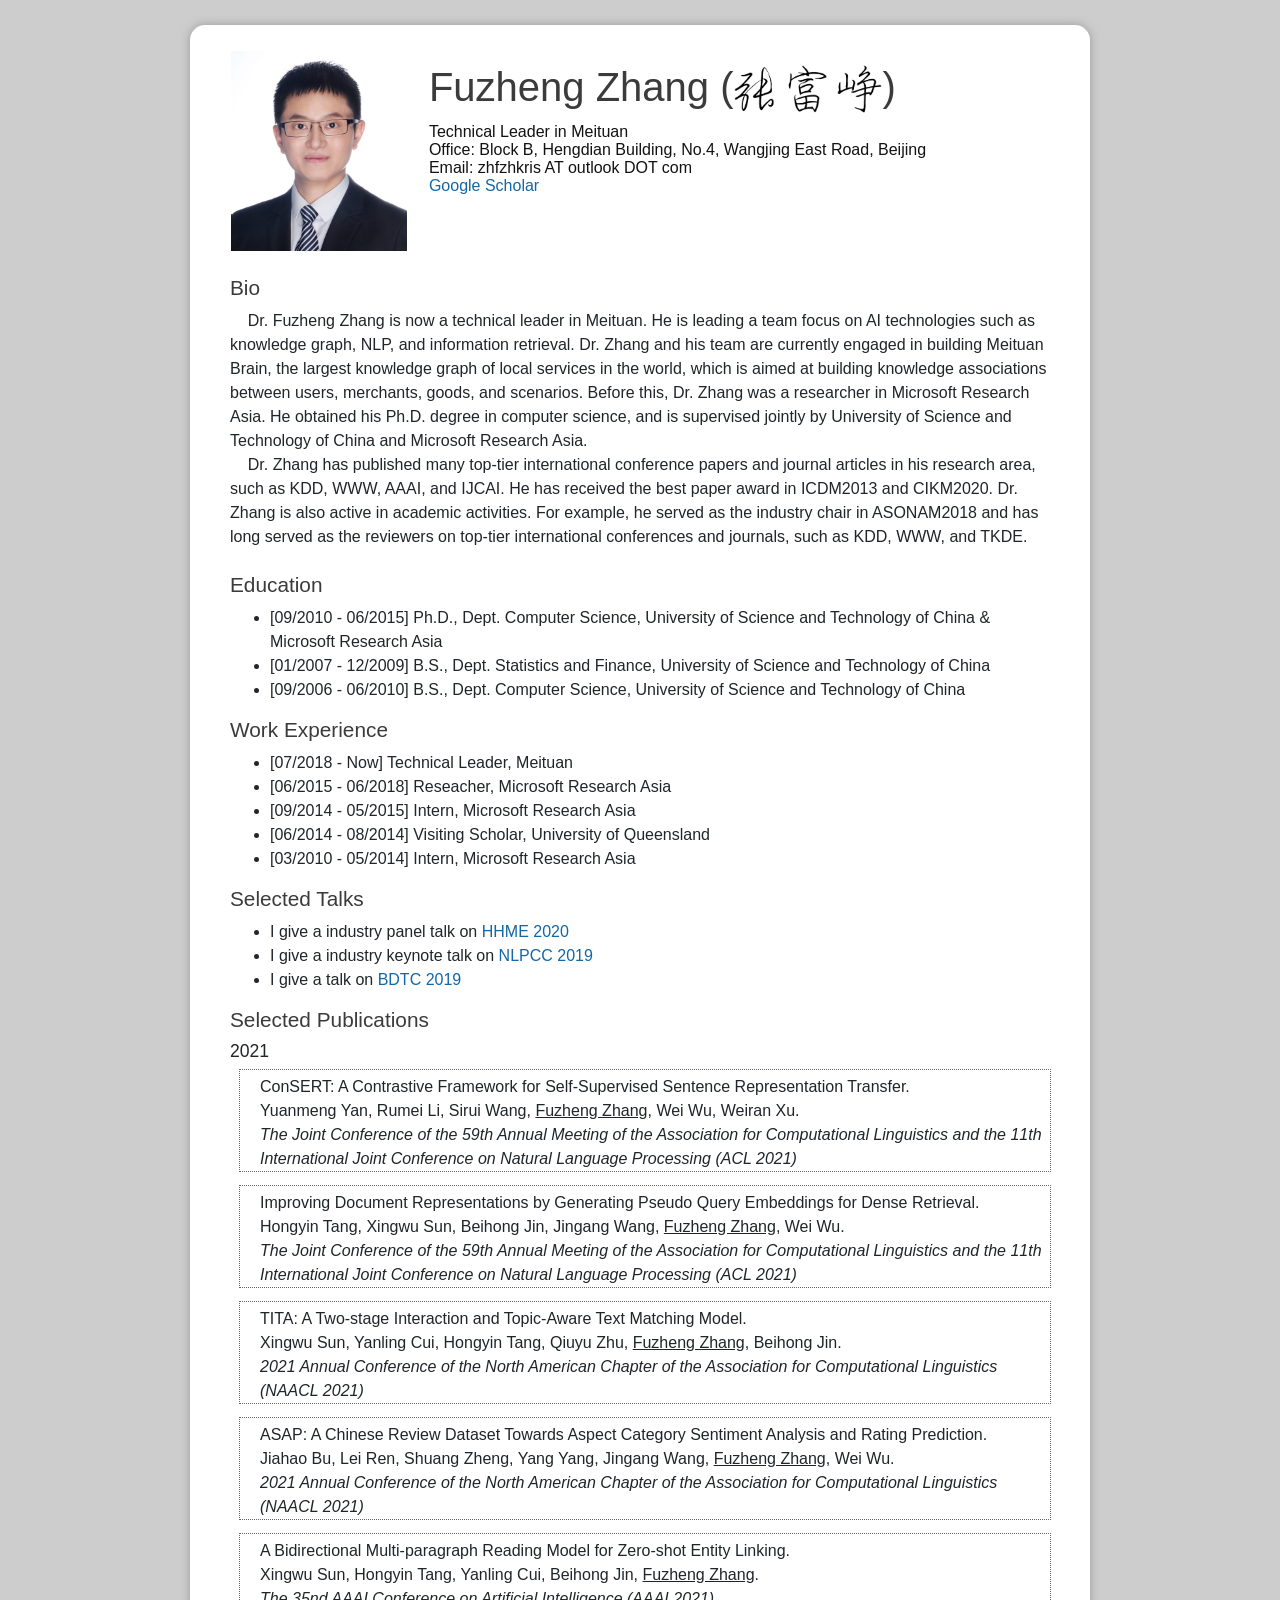
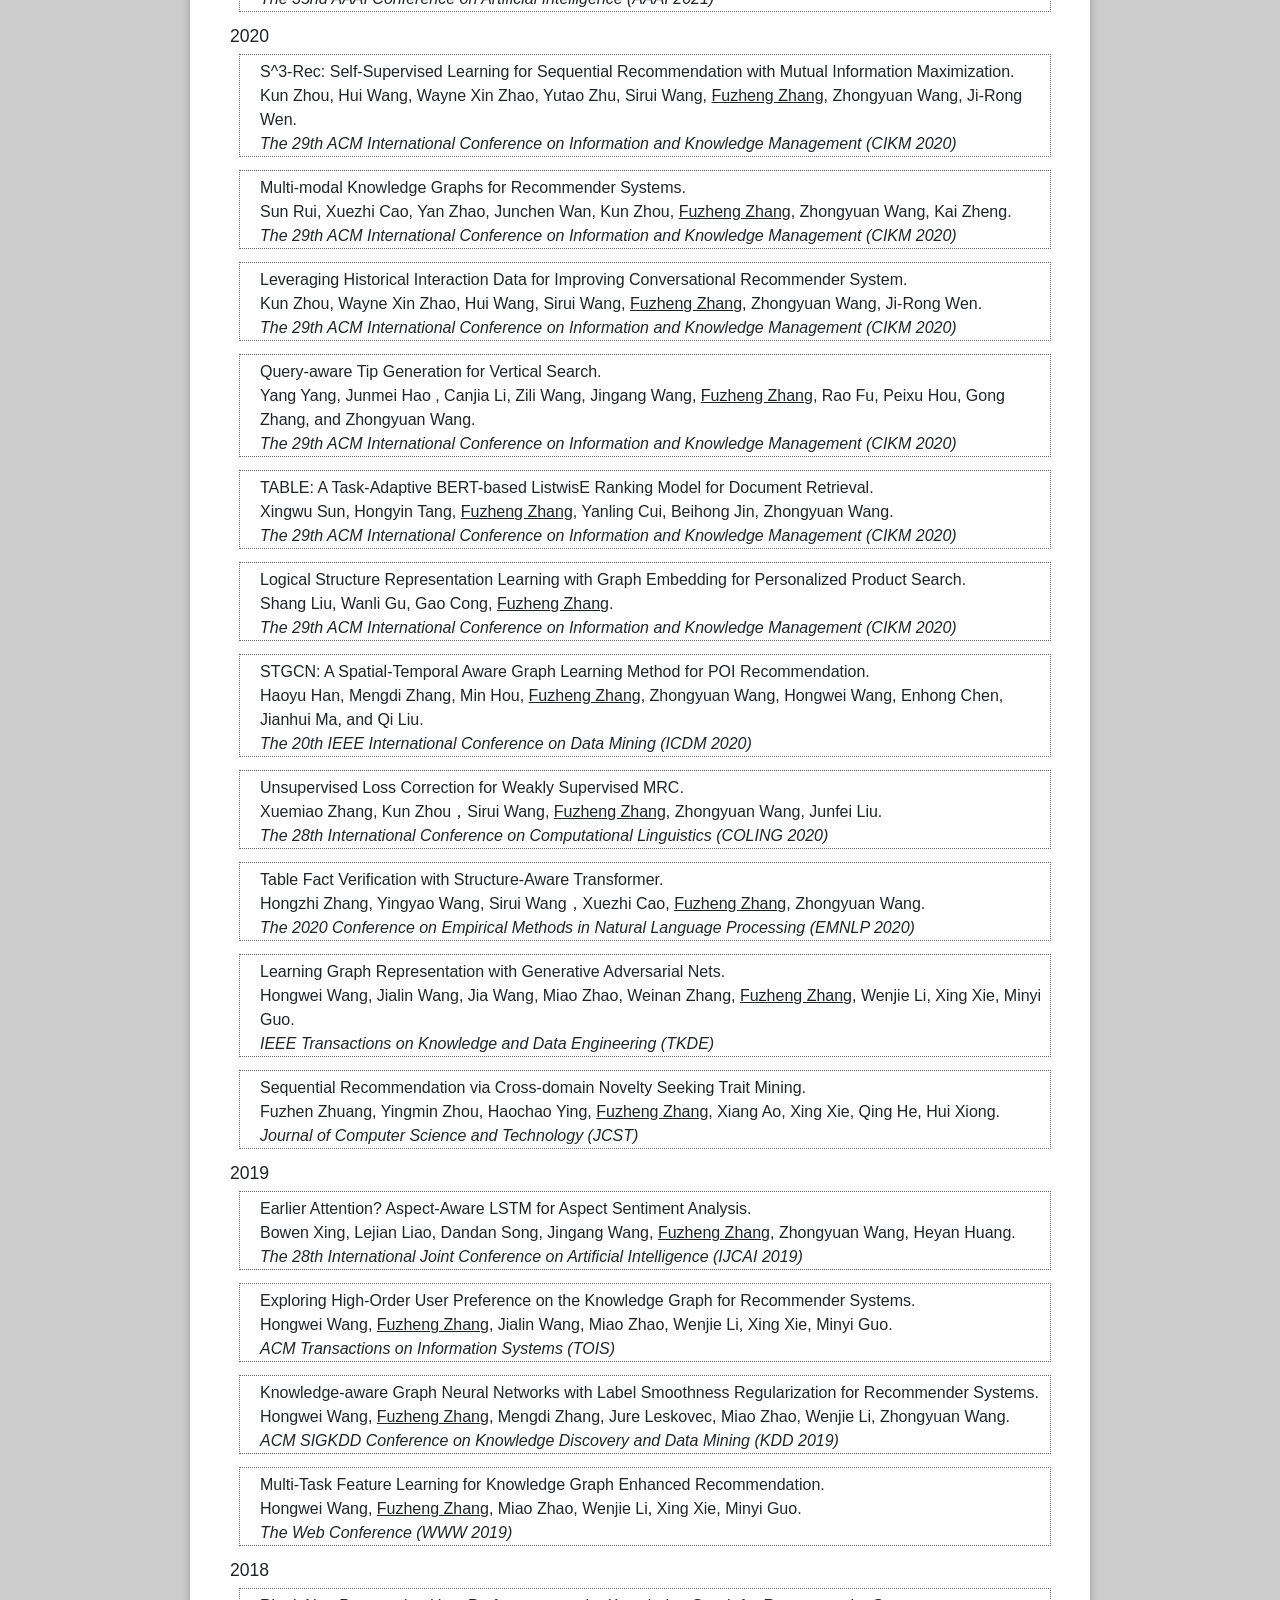
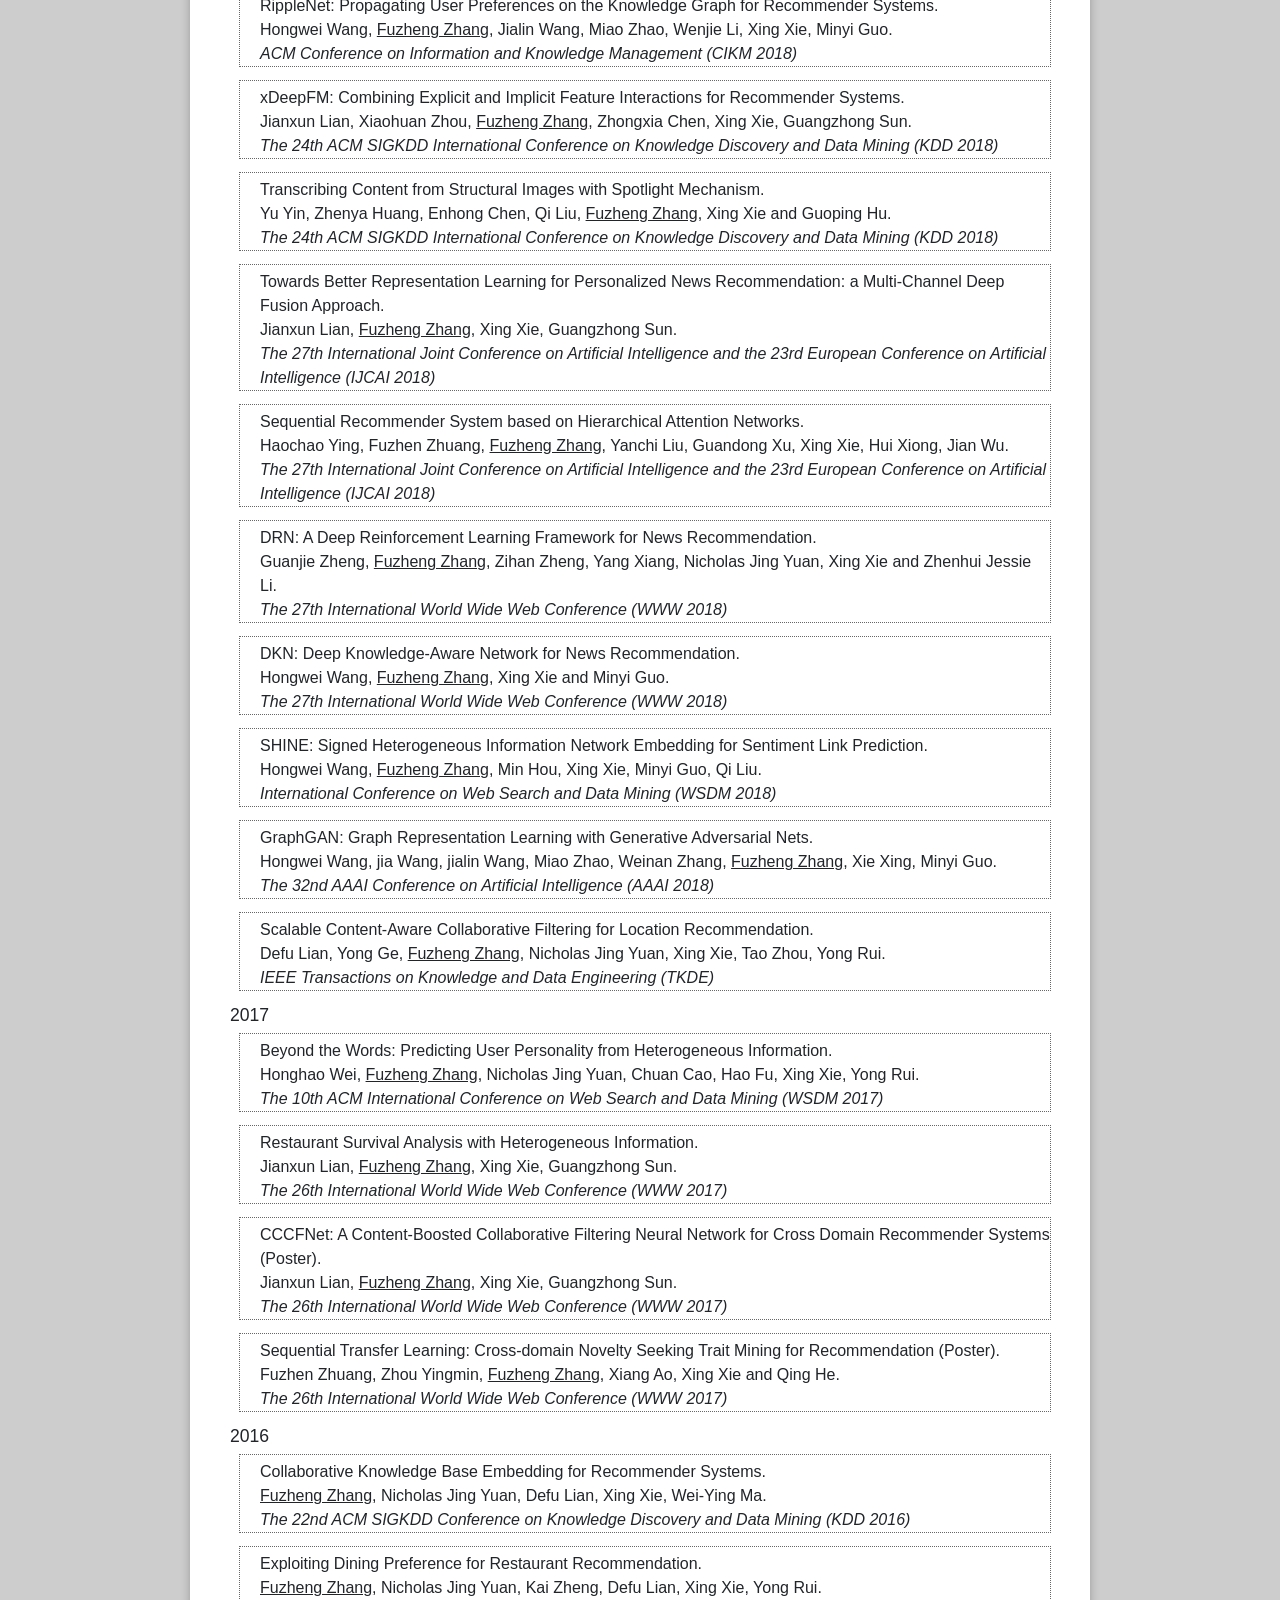
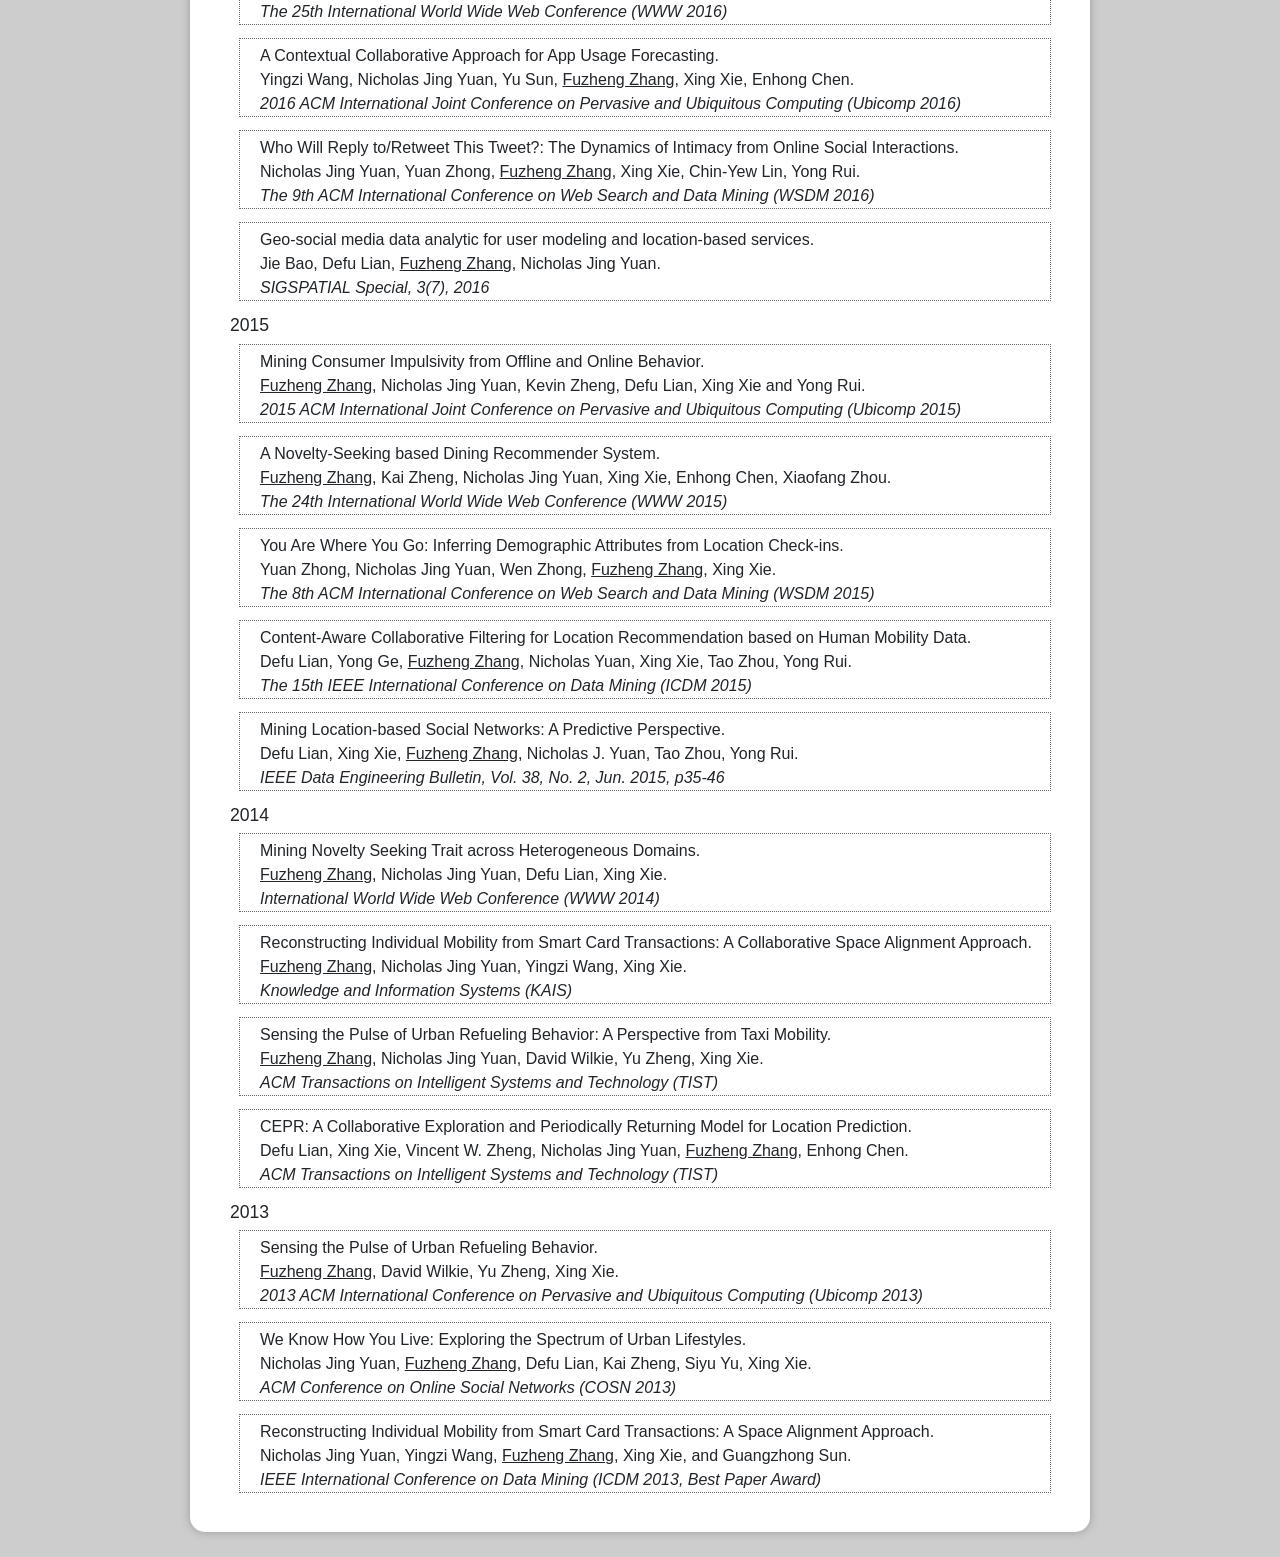
==== index.html @ 1cf47a56 "s" ====
﻿<html>
<head>
<title>Fuzheng Zhang</title>

<!-- Global site tag (gtag.js) - Google Analytics -->
<script async src="https://www.googletagmanager.com/gtag/js?id=UA-109737589-1"></script>
<script>
  window.dataLayer = window.dataLayer || [];
  function gtag(){dataLayer.push(arguments);}
  gtag('js', new Date());
  gtag('config', 'UA-109737589-1');
</script>


<link href="https://stackpath.bootstrapcdn.com/bootstrap/4.1.3/css/bootstrap.min.css" rel="stylesheet" integrity="sha384-MCw98/SFnGE8fJT3GXwEOngsV7Zt27NXFoaoApmYm81iuXoPkFOJwJ8ERdknLPMO" crossorigin="anonymous">

<style type="text/css">
 @import url("http://fonts.googleapis.com/css?family=Source+Sans+Pro:300,300italic,600,600italic");


body
{
    font-family:"Roboto",Helvetica,Arial,sans-serif;font-size:16px;line-height:1.5;font-weight:300;
        background-color : #CDCDCD;
}
    .content
    {
            width : 900px;
            padding : 25px 30px;
            margin : 25px auto;
            background-color : #fff;
            box-shadow: 0px 0px 10px #999;
            border-radius: 15px; 
    }   
    table
    {
        padding: 5px;
    }
    
    table.pub_table,td.pub_td1,td.pub_td2
    {
        padding: 8px;
        width: 850px;
        border-collapse: separate;
        border-spacing: 15px;
        margin-top: -5px;
    }

    td.pub_td1
    {
        width:50px;
    }
    td.pub_td1 img
    {
        height:120px;
        width: 160px;
    }
    
    div#container
    {
        margin-left: auto;
        margin-right: auto;
        width: 820px;
        text-align: left;
        position: relative;
        background-color: #FFF;
    }
    div#DocInfo
    {
        color: #131212;
        height: 158px;
    }
    h4,h3,h2,h1
    {
        color: #3B3B3B;
    }
    h2
    {
        font-size:130%;
    }
    h5
    {
        font-size:110%;
    }
    p
    {
        color: #5B5B5B;
        margin-bottom: 50px;
    }
    p.caption
    {
        color: #9B9B9B;
        text-align: left;
        width: 600px;
    }
    p.caption2
    {
        color: #9B9B9B;
        text-align: left;
        width: 800px;
    }
    #header_img
    {
        position: absolute;
        top: 0px; right: 0px;
    }
    a:link,a:visited
    {
        color: #1367a7;
        text-decoration: none;
    }

    #stanford_logo {
        position: absolute;
        left: 646px;
        top: 14px;
        width: 200px;
        height: 20px;
    }
   
    table.pub_table tr {
        outline: thin dotted #666666;
    }
    .papericon {
        border-radius: 8px; 
        -moz-box-shadow: 3px 3px 6px #888;
        -webkit-box-shadow: 3px 3px 6px #888;
        box-shadow: 3px 3px 6px #888;
    height:120px;
        width: 160px;
    margin-top:5px;
    margin-left:5px;
    margin-bottom:5px;
    }
    .media {
    outline: thin dotted #666666;
    margin-bottom: 15px;    
    margin-left:10px;
    }
    .media-body {
    margin-top:5px;
    padding-left:20px;
    }

</style>
</head>

<body>
<div class="content">
    <div id="container">

    <table>
    <tbody><tr>
    <td><img id="myPicture" src="images/123.jpeg" style="float:left; padding-right:20px" height="200px"></td>
    <td>
    <div id="DocInfo">
        <h1>Fuzheng Zhang (<img src="images/name.png" height="50px">)</h1>
        Technical Leader in Meituan<br>
 <!--        Leading knowledge graph team in NLP Center<br> -->
        Office: Block B, Hengdian Building, No.4, Wangjing East Road, Beijing<br>
        Email: zhfzhkris AT outlook DOT com<br>
        <a href="https://scholar.google.com/citations?user=8R0hla4AAAAJ&hl=en&oi=ao">Google Scholar</a><br>
    </div><br>
    <!--
    <div id="stanford_logo">
        <a href="http://www.stanford.edu"><img src="images/stanford.png" height="170px" /></a>
    </div>
    -->
    </td>
    </tr>
    </tbody></table>
    <br>


    <h2>Bio</h2>
    <div>
        
    &nbsp &nbsp Dr. Fuzheng Zhang is now a technical leader in Meituan. He is leading a team focus on AI technologies such as knowledge graph, NLP, and information retrieval. Dr. Zhang and his team are currently engaged in building Meituan Brain, the largest knowledge graph of local services in the world, which is aimed at building knowledge associations between users, merchants, goods, and scenarios. Before this, Dr. Zhang was a researcher in Microsoft Research Asia. He obtained his Ph.D. degree in computer science, and is supervised jointly by University of Science and Technology of China and Microsoft Research Asia. <br>
    
    &nbsp &nbsp Dr. Zhang has published many top-tier international conference papers and journal articles in his research area, such as KDD, WWW, AAAI, and IJCAI. He has received the best paper award in ICDM2013 and CIKM2020. Dr. Zhang is also active in academic activities. For example, he served as the industry chair in ASONAM2018 and has long served as the reviewers on top-tier international conferences and journals, such as KDD, WWW, and TKDE.
    </div>
    <br>

    <h2>Education</h2>
    <ul>
        <li>[09/2010 - 06/2015] Ph.D., Dept. Computer Science, University of Science and Technology of China & Microsoft Research Asia</li>
        <li>[01/2007 - 12/2009] B.S., Dept. Statistics and Finance, University of Science and Technology of China</li>
        <li>[09/2006 - 06/2010] B.S., Dept. Computer Science, University of Science and Technology of China</li>
    </ul>

    <h2>Work Experience</h2>
    <ul>
        <li>[07/2018 - Now] Technical Leader, Meituan</li>
        <li>[06/2015 - 06/2018] Reseacher, Microsoft Research Asia</li>
        <li>[09/2014 - 05/2015] Intern, Microsoft Research Asia</li>
        <li>[06/2014 - 08/2014] Visiting Scholar, University of Queensland</li>
        <li>[03/2010 - 05/2014] Intern, Microsoft Research Asia</li>
    </ul>


    <!-- <h2 style="color: red">Selected Talks</h2> -->
    <h2>Selected Talks</h2>
    <ul>
        <li>I give a industry panel talk on <a href="http://hhme.ccf.org.cn/ZTLT_PCC_2020_Enterprise.html">HHME 2020</a></li>
        <li>I give a industry keynote talk on <a href="http://tcci.ccf.org.cn/conference/2019/pro_sim.php#date30/">NLPCC 2019</a></li>
        <li>I give a talk on <a href="https://bss.csdn.net/m/zone/bdtc2019/schedule/3/">BDTC 2019</a></li>
    </ul>


    <h2>Selected Publications</h2>
    <!--(Looking for full publication list? See my <a href="files/HongweiWang_CV.pdf">CV</a> or <a href="https://scholar.google.com/citations?user=3C__4wsAAAAJ&hl=en">Google Scholar</a>.)-->


	<h5>2021</h5>

    <div class="publication media">
        <div class="media-body">
            <b>ConSERT: A Contrastive Framework for Self-Supervised Sentence Representation Transfer.</b><br>
            Yuanmeng Yan, Rumei Li, Sirui Wang, <u>Fuzheng Zhang</u>, Wei Wu, Weiran Xu.<br>
            <i>The Joint Conference of the 59th Annual Meeting of the Association for Computational Linguistics and the 11th International Joint Conference on Natural Language Processing (ACL 2021)</i><br>
        </div>
    </div>


    <div class="publication media">
        <div class="media-body">
            <b>Improving Document Representations by Generating Pseudo Query Embeddings for Dense Retrieval.</b><br>
            Hongyin Tang, Xingwu Sun, Beihong Jin, Jingang Wang, <u>Fuzheng Zhang</u>, Wei Wu.<br>
            <i>The Joint Conference of the 59th Annual Meeting of the Association for Computational Linguistics and the 11th International Joint Conference on Natural Language Processing (ACL 2021)</i><br>
        </div>
    </div>


    <div class="publication media">
        <div class="media-body">
            <b>TITA: A Two-stage Interaction and Topic-Aware Text Matching Model.</b><br>
            Xingwu Sun, Yanling Cui, Hongyin Tang, Qiuyu Zhu, <u>Fuzheng Zhang</u>, Beihong Jin.<br>
            <i>2021 Annual Conference of the North American Chapter of the Association for Computational Linguistics (NAACL 2021)</i><br>
        </div>
    </div>

    <div class="publication media">
        <div class="media-body">
            <b>ASAP: A Chinese Review Dataset Towards Aspect Category Sentiment Analysis and Rating Prediction.</b><br>
            Jiahao Bu, Lei Ren, Shuang Zheng, Yang Yang, Jingang Wang, <u>Fuzheng Zhang</u>, Wei Wu.<br>
            <i>2021 Annual Conference of the North American Chapter of the Association for Computational Linguistics (NAACL 2021)</i><br>
        </div>
    </div>


    <div class="publication media">
        <div class="media-body">
            <b>A Bidirectional Multi-paragraph Reading Model for Zero-shot Entity Linking.</b><br>
            Xingwu Sun, Hongyin Tang, Yanling Cui, Beihong Jin, <u>Fuzheng Zhang</u>.<br>
            <i>The 35nd AAAI Conference on Artificial Intelligence (AAAI 2021)</i><br>
        </div>
    </div>


    <h5>2020</h5>

    <div class="publication media">
        <div class="media-body">
            <b>S^3-Rec: Self-Supervised Learning for Sequential Recommendation with Mutual Information Maximization.</b><br>
            Kun Zhou, Hui Wang, Wayne Xin Zhao, Yutao Zhu, Sirui Wang, <u>Fuzheng Zhang</u>, Zhongyuan Wang, Ji-Rong Wen.<br>
            <i>The 29th ACM International Conference on Information and Knowledge Management (CIKM 2020)</i><br>
        </div>
    </div>

    <div class="publication media">
        <div class="media-body">
            <b>Multi-modal Knowledge Graphs for Recommender Systems.</b><br>
            Sun Rui, Xuezhi Cao, Yan Zhao, Junchen Wan, Kun Zhou, <u>Fuzheng Zhang</u>, Zhongyuan Wang, Kai Zheng.<br>
            <i>The 29th ACM International Conference on Information and Knowledge Management (CIKM 2020)</i><br>
        </div>
    </div>

    <div class="publication media">
        <div class="media-body">
            <b>Leveraging Historical Interaction Data for Improving Conversational Recommender System.</b><br>
            Kun Zhou, Wayne Xin Zhao, Hui Wang, Sirui Wang, <u>Fuzheng Zhang</u>, Zhongyuan Wang, Ji-Rong Wen.<br>
            <i>The 29th ACM International Conference on Information and Knowledge Management (CIKM 2020)</i><br>
        </div>
    </div>

    <div class="publication media">
        <div class="media-body">
            <b>Query-aware Tip Generation for Vertical Search.</b><br>
            Yang Yang, Junmei Hao , Canjia Li, Zili Wang, Jingang Wang, <u>Fuzheng Zhang</u>, Rao Fu, Peixu Hou, Gong Zhang, and Zhongyuan Wang.<br>
            <i>The 29th ACM International Conference on Information and Knowledge Management (CIKM 2020)</i><br>
        </div>
    </div>

    <div class="publication media">
        <div class="media-body">
            <b>TABLE: A Task-Adaptive BERT-based ListwisE Ranking Model for Document Retrieval.</b><br>
            Xingwu Sun, Hongyin Tang, <u>Fuzheng Zhang</u>, Yanling Cui, Beihong Jin, Zhongyuan Wang.<br>
            <i>The 29th ACM International Conference on Information and Knowledge Management (CIKM 2020)</i><br>
        </div>
    </div>

    <div class="publication media">
        <div class="media-body">
            <b>Logical Structure Representation Learning with Graph Embedding for Personalized Product Search.</b><br>
            Shang Liu, Wanli Gu, Gao Cong, <u>Fuzheng Zhang</u>.<br>
            <i>The 29th ACM International Conference on Information and Knowledge Management (CIKM 2020)</i><br>
        </div>
    </div>

    <div class="publication media">
        <div class="media-body">
            <b>STGCN: A Spatial-Temporal Aware Graph Learning Method for POI Recommendation.</b><br>
            Haoyu Han, Mengdi Zhang, Min Hou, <u>Fuzheng Zhang</u>, Zhongyuan Wang, Hongwei Wang, Enhong Chen, Jianhui Ma, and Qi Liu.<br>
            <i>The 20th IEEE International Conference on Data Mining (ICDM 2020)</i><br>
        </div>
    </div>

    <div class="publication media">
        <div class="media-body">
            <b>Unsupervised Loss Correction for Weakly Supervised MRC.</b><br>
            Xuemiao Zhang, Kun Zhou，Sirui Wang, <u>Fuzheng Zhang</u>, Zhongyuan Wang, Junfei Liu.<br>
            <i>The 28th International Conference on Computational Linguistics (COLING 2020)</i><br>
        </div>
    </div>

    <div class="publication media">
        <div class="media-body">
            <b>Table Fact Verification with Structure-Aware Transformer.</b><br>
            Hongzhi Zhang, Yingyao Wang, Sirui Wang，Xuezhi Cao, <u>Fuzheng Zhang</u>, Zhongyuan Wang.<br>
            <i>The 2020 Conference on Empirical Methods in Natural Language Processing (EMNLP 2020)</i><br>
        </div>
    </div>

    <div class="publication media">
        <div class="media-body">
            <b>Learning Graph Representation with Generative Adversarial Nets.</b><br>
            Hongwei Wang, Jialin Wang, Jia Wang, Miao Zhao, Weinan Zhang, <u>Fuzheng Zhang</u>, Wenjie Li, Xing Xie, Minyi Guo.<br>
            <i>IEEE Transactions on Knowledge and Data Engineering (TKDE)</i><br>
        </div>
    </div>

    <div class="publication media">
        <div class="media-body">
            <b>Sequential Recommendation via Cross-domain Novelty Seeking Trait Mining.</b><br>
            Fuzhen Zhuang, Yingmin Zhou, Haochao Ying, <u>Fuzheng Zhang</u>, Xiang Ao, Xing Xie, Qing He, Hui Xiong.<br>
            <i>Journal of Computer Science and Technology (JCST)</i><br>
        </div>
    </div>


    <h5>2019</h5>

    <div class="publication media">
        <div class="media-body">
            <b>Earlier Attention? Aspect-Aware LSTM for Aspect Sentiment Analysis.</b><br>
            Bowen Xing, Lejian Liao, Dandan Song, Jingang Wang, <u>Fuzheng Zhang</u>, Zhongyuan Wang, Heyan Huang.<br>
            <i>The 28th International Joint Conference on Artificial Intelligence (IJCAI 2019)</i><br>
        </div>
    </div>

    <div class="publication media">
        <div class="media-body">
            <b>Exploring High-Order User Preference on the Knowledge Graph for Recommender Systems.</b><br>
            Hongwei Wang, <u>Fuzheng Zhang</u>, Jialin Wang, Miao Zhao, Wenjie Li, Xing Xie, Minyi Guo.<br>
            <i>ACM Transactions on Information Systems (TOIS)</i><br>
        </div>
    </div>

    <div class="publication media">
        <div class="media-body">
            <b>Knowledge-aware Graph Neural Networks with Label Smoothness Regularization for Recommender Systems.</b><br>
            Hongwei Wang, <u>Fuzheng Zhang</u>, Mengdi Zhang, Jure Leskovec, Miao Zhao, Wenjie Li, Zhongyuan Wang.<br>
            <i>ACM SIGKDD Conference on Knowledge Discovery and Data Mining (KDD 2019)</i><br>
        </div>
    </div>

    <div class="publication media">
        <div class="media-body">
            <b>Multi-Task Feature Learning for Knowledge Graph Enhanced Recommendation.</b><br>
            Hongwei Wang, <u>Fuzheng Zhang</u>, Miao Zhao, Wenjie Li, Xing Xie, Minyi Guo.<br>
            <i>The Web Conference (WWW 2019)</i><br>
        </div>
    </div>


    <h5>2018</h5>

    <div class="publication media">
        <div class="media-body">
            <b>RippleNet: Propagating User Preferences on the Knowledge Graph for Recommender Systems.</b><br>
            Hongwei Wang, <u>Fuzheng Zhang</u>, Jialin Wang, Miao Zhao, Wenjie Li, Xing Xie, Minyi Guo.<br>
            <i>ACM Conference on Information and Knowledge Management (CIKM 2018)</i><br>
        </div>
    </div>

    <div class="publication media">
        <div class="media-body">
            <b>xDeepFM: Combining Explicit and Implicit Feature Interactions for Recommender Systems.</b><br>
            Jianxun Lian, Xiaohuan Zhou, <u>Fuzheng Zhang</u>, Zhongxia Chen, Xing Xie, Guangzhong Sun.<br>
            <i>The 24th ACM SIGKDD International Conference on Knowledge Discovery and Data Mining (KDD 2018)</i><br>
        </div>
    </div>

    <div class="publication media">
        <div class="media-body">
            <b>Transcribing Content from Structural Images with Spotlight Mechanism.</b><br>
            Yu Yin, Zhenya Huang, Enhong Chen, Qi Liu, <u>Fuzheng Zhang</u>, Xing Xie and Guoping Hu.<br>
            <i>The 24th ACM SIGKDD International Conference on Knowledge Discovery and Data Mining (KDD 2018)</i><br>
        </div>
    </div>

    <div class="publication media">
        <div class="media-body">
            <b>Towards Better Representation Learning for Personalized News Recommendation: a Multi-Channel Deep Fusion Approach.</b><br>
            Jianxun Lian, <u>Fuzheng Zhang</u>, Xing Xie, Guangzhong Sun.<br>
            <i>The 27th International Joint Conference on Artificial Intelligence and the 23rd European Conference on Artificial Intelligence (IJCAI 2018)</i><br>
        </div>
    </div>

    <div class="publication media">
        <div class="media-body">
            <b>Sequential Recommender System based on Hierarchical Attention Networks.</b><br>
            Haochao Ying, Fuzhen Zhuang, <u>Fuzheng Zhang</u>, Yanchi Liu, Guandong Xu, Xing Xie, Hui Xiong, Jian Wu.<br>
            <i>The 27th International Joint Conference on Artificial Intelligence and the 23rd European Conference on Artificial Intelligence (IJCAI 2018)</i><br>
        </div>
    </div>

    <div class="publication media">
        <div class="media-body">
            <b>DRN: A Deep Reinforcement Learning Framework for News Recommendation.</b><br>
            Guanjie Zheng, <u>Fuzheng Zhang</u>, Zihan Zheng, Yang Xiang, Nicholas Jing Yuan, Xing Xie and Zhenhui Jessie Li.<br>
            <i>The 27th International World Wide Web Conference (WWW 2018)</i><br>
        </div>
    </div>

    <div class="publication media">
        <div class="media-body">
            <b>DKN: Deep Knowledge-Aware Network for News Recommendation.</b><br>
            Hongwei Wang, <u>Fuzheng Zhang</u>, Xing Xie and Minyi Guo.<br>
            <i>The 27th International World Wide Web Conference (WWW 2018)</i><br>
        </div>
    </div>

    <div class="publication media">
        <div class="media-body">
            <b>SHINE: Signed Heterogeneous Information Network Embedding for Sentiment Link Prediction.</b><br>
            Hongwei Wang, <u>Fuzheng Zhang</u>, Min Hou, Xing Xie, Minyi Guo, Qi Liu.<br>
            <i>International Conference on Web Search and Data Mining (WSDM 2018)</i><br>
        </div>
    </div>

    <div class="publication media">
        <div class="media-body">
            <b>GraphGAN: Graph Representation Learning with Generative Adversarial Nets.</b><br>
            Hongwei Wang, jia Wang, jialin Wang, Miao Zhao, Weinan Zhang, <u>Fuzheng Zhang</u>, Xie Xing, Minyi Guo.<br>
            <i>The 32nd AAAI Conference on Artificial Intelligence (AAAI 2018)</i><br>
        </div>
    </div>

    <div class="publication media">
        <div class="media-body">
            <b>Scalable Content-Aware Collaborative Filtering for Location Recommendation.</b><br>
            Defu Lian, Yong Ge, <u>Fuzheng Zhang</u>, Nicholas Jing Yuan, Xing Xie, Tao Zhou, Yong Rui.<br>
            <i>IEEE Transactions on Knowledge and Data Engineering (TKDE)</i><br>
        </div>
    </div>    
    
  <h5>2017</h5>

    <div class="publication media">
        <div class="media-body">
            <b>Beyond the Words: Predicting User Personality from Heterogeneous Information.</b><br>
            Honghao Wei, <u>Fuzheng Zhang</u>, Nicholas Jing Yuan, Chuan Cao, Hao Fu, Xing Xie, Yong Rui.<br>
            <i>The 10th ACM International Conference on Web Search and Data Mining (WSDM 2017)</i><br>
        </div>
    </div> 

    <div class="publication media">
        <div class="media-body">
            <b>Restaurant Survival Analysis with Heterogeneous Information.</b><br>
            Jianxun Lian, <u>Fuzheng Zhang</u>, Xing Xie, Guangzhong Sun.<br>
            <i>The 26th International World Wide Web Conference (WWW 2017)</i><br>
        </div>
    </div>   

    <div class="publication media">
        <div class="media-body">
            <b>CCCFNet: A Content-Boosted Collaborative Filtering Neural Network for Cross Domain Recommender Systems (Poster).</b><br>
            Jianxun Lian, <u>Fuzheng Zhang</u>, Xing Xie, Guangzhong Sun.<br>
            <i>The 26th International World Wide Web Conference (WWW 2017)</i><br>
        </div>
    </div>  


    <div class="publication media">
        <div class="media-body">
            <b>Sequential Transfer Learning: Cross-domain Novelty Seeking Trait Mining for Recommendation (Poster).</b><br>
            Fuzhen Zhuang, Zhou Yingmin, <u>Fuzheng Zhang</u>, Xiang Ao, Xing Xie and Qing He.<br>
            <i>The 26th International World Wide Web Conference (WWW 2017)</i><br>
        </div>
    </div> 
  
  <h5>2016</h5>
    <div class="publication media">
        <div class="media-body">
            <b>Collaborative Knowledge Base Embedding for Recommender Systems.</b><br>
            <u>Fuzheng Zhang</u>, Nicholas Jing Yuan, Defu Lian, Xing Xie, Wei-Ying Ma.<br>
            <i>The 22nd ACM SIGKDD Conference on Knowledge Discovery and Data Mining (KDD 2016)</i><br>
        </div>
    </div> 

    <div class="publication media">
        <div class="media-body">
            <b>Exploiting Dining Preference for Restaurant Recommendation.</b><br>
            <u>Fuzheng Zhang</u>, Nicholas Jing Yuan, Kai Zheng, Defu Lian, Xing Xie, Yong Rui.<br>
            <i>The 25th International World Wide Web Conference (WWW 2016)</i><br>
        </div>
    </div> 

    <div class="publication media">
        <div class="media-body">
            <b>A Contextual Collaborative Approach for App Usage Forecasting.</b><br>
            Yingzi Wang, Nicholas Jing Yuan, Yu Sun, <u>Fuzheng Zhang</u>, Xing Xie, Enhong Chen.<br>
            <i>2016 ACM International Joint Conference on Pervasive and Ubiquitous Computing (Ubicomp 2016)</i><br>
        </div>
    </div> 

    <div class="publication media">
        <div class="media-body">
            <b>Who Will Reply to/Retweet This Tweet?: The Dynamics of Intimacy from Online Social Interactions.</b><br>
            Nicholas Jing Yuan, Yuan Zhong, <u>Fuzheng Zhang</u>, Xing Xie, Chin-Yew Lin, Yong Rui.<br>
            <i>The 9th ACM International Conference on Web Search and Data Mining (WSDM 2016)</i><br>
        </div>
    </div> 

    <div class="publication media">
        <div class="media-body">
            <b>Geo-social media data analytic for user modeling and location-based services.</b><br>
            Jie Bao, Defu Lian, <u>Fuzheng Zhang</u>, Nicholas Jing Yuan.<br>
            <i>SIGSPATIAL Special, 3(7), 2016</i><br>
        </div>
    </div> 


  <h5>2015</h5>
    <div class="publication media">
        <div class="media-body">
            <b>Mining Consumer Impulsivity from Offline and Online Behavior.</b><br>
            <u>Fuzheng Zhang</u>, Nicholas Jing Yuan, Kevin Zheng, Defu Lian, Xing Xie and Yong Rui.<br>
            <i>2015 ACM International Joint Conference on Pervasive and Ubiquitous Computing (Ubicomp 2015)</i><br>
        </div>
    </div> 

    <div class="publication media">
        <div class="media-body">
            <b>A Novelty-Seeking based Dining Recommender System.</b><br>
            <u>Fuzheng Zhang</u>, Kai Zheng, Nicholas Jing Yuan, Xing Xie, Enhong Chen, Xiaofang Zhou.<br>
            <i>The 24th International World Wide Web Conference (WWW 2015)</i><br>
        </div>
    </div> 

    <div class="publication media">
        <div class="media-body">
            <b>You Are Where You Go: Inferring Demographic Attributes from Location Check-ins.</b><br>
            Yuan Zhong, Nicholas Jing Yuan, Wen Zhong, <u>Fuzheng Zhang</u>, Xing Xie.<br>
            <i>The 8th ACM International Conference on Web Search and Data Mining (WSDM 2015)</i><br>
        </div>
    </div> 

    <div class="publication media">
        <div class="media-body">
            <b>Content-Aware Collaborative Filtering for Location Recommendation based on Human Mobility Data.</b><br>
            Defu Lian, Yong Ge, <u>Fuzheng Zhang</u>, Nicholas Yuan, Xing Xie, Tao Zhou, Yong Rui.<br>
            <i>The 15th IEEE International Conference on Data Mining (ICDM 2015)</i><br>
        </div>
    </div> 

    <div class="publication media">
        <div class="media-body">
            <b>Mining Location-based Social Networks: A Predictive Perspective.</b><br>
            Defu Lian, Xing Xie, <u>Fuzheng Zhang</u>, Nicholas J. Yuan, Tao Zhou, Yong Rui.<br>
            <i>IEEE Data Engineering Bulletin, Vol. 38, No. 2, Jun. 2015, p35-46</i><br>
        </div>
    </div> 


  <h5>2014</h5>

    <div class="publication media">
        <div class="media-body">
            <b>Mining Novelty Seeking Trait across Heterogeneous Domains.</b><br>
            <u>Fuzheng Zhang</u>, Nicholas Jing Yuan, Defu Lian, Xing Xie.<br>
            <i>International World Wide Web Conference (WWW 2014)</i><br>
        </div>
    </div> 

    <div class="publication media">
        <div class="media-body">
            <b>Reconstructing Individual Mobility from Smart Card Transactions: A Collaborative Space Alignment Approach.</b><br>
            <u>Fuzheng Zhang</u>, Nicholas Jing Yuan, Yingzi Wang, Xing Xie.<br>
            <i>Knowledge and Information Systems (KAIS)</i><br>
        </div>
    </div> 

    <div class="publication media">
        <div class="media-body">
            <b>Sensing the Pulse of Urban Refueling Behavior: A Perspective from Taxi Mobility.</b><br>
            <u>Fuzheng Zhang</u>, Nicholas Jing Yuan, David Wilkie, Yu Zheng, Xing Xie.<br>
            <i>ACM Transactions on Intelligent Systems and Technology (TIST)</i><br>
        </div>
    </div> 

    <div class="publication media">
        <div class="media-body">
            <b>CEPR: A Collaborative Exploration and Periodically Returning Model for Location Prediction.</b><br>
            Defu Lian, Xing Xie, Vincent W. Zheng, Nicholas Jing Yuan, <u>Fuzheng Zhang</u>, Enhong Chen.<br>
            <i>ACM Transactions on Intelligent Systems and Technology (TIST)</i><br>
        </div>
    </div> 


 <h5>2013</h5>

    <div class="publication media">
        <div class="media-body">
            <b>Sensing the Pulse of Urban Refueling Behavior.</b><br>
            <u>Fuzheng Zhang</u>, David Wilkie, Yu Zheng, Xing Xie.<br>
            <i>2013 ACM International Conference on Pervasive and Ubiquitous Computing (Ubicomp 2013)</i><br>
        </div>
    </div> 

    <div class="publication media">
        <div class="media-body">
            <b>We Know How You Live: Exploring the Spectrum of Urban Lifestyles.</b><br>
            Nicholas Jing Yuan, <u>Fuzheng Zhang</u>, Defu Lian, Kai Zheng, Siyu Yu, Xing Xie.<br>
            <i>ACM Conference on Online Social Networks (COSN 2013)</i><br>
        </div>
    </div> 

    <div class="publication media">
        <div class="media-body">
            <b>Reconstructing Individual Mobility from Smart Card Transactions: A Space Alignment Approach.</b><br>
            Nicholas Jing Yuan, Yingzi Wang, <u>Fuzheng Zhang</u>, Xing Xie, and Guangzhong Sun.<br>
            <i>IEEE International Conference on Data Mining (ICDM 2013, Best Paper Award)</i><br>
        </div>
    </div> 

<!-- </div>
    <a href='https://zhfzhmsra.github.io'  title='Visit tracker'><img src='//clustrmaps.com/map_v2.png?cl=ffffff&w=a&t=tt&d=yeLPPTIbUVG33djmovezgv2JyeaMEEzcnvQN3Qmp25w&co=2d78ad&ct=ffffff'/></a>
</div> -->
</body>
</html>
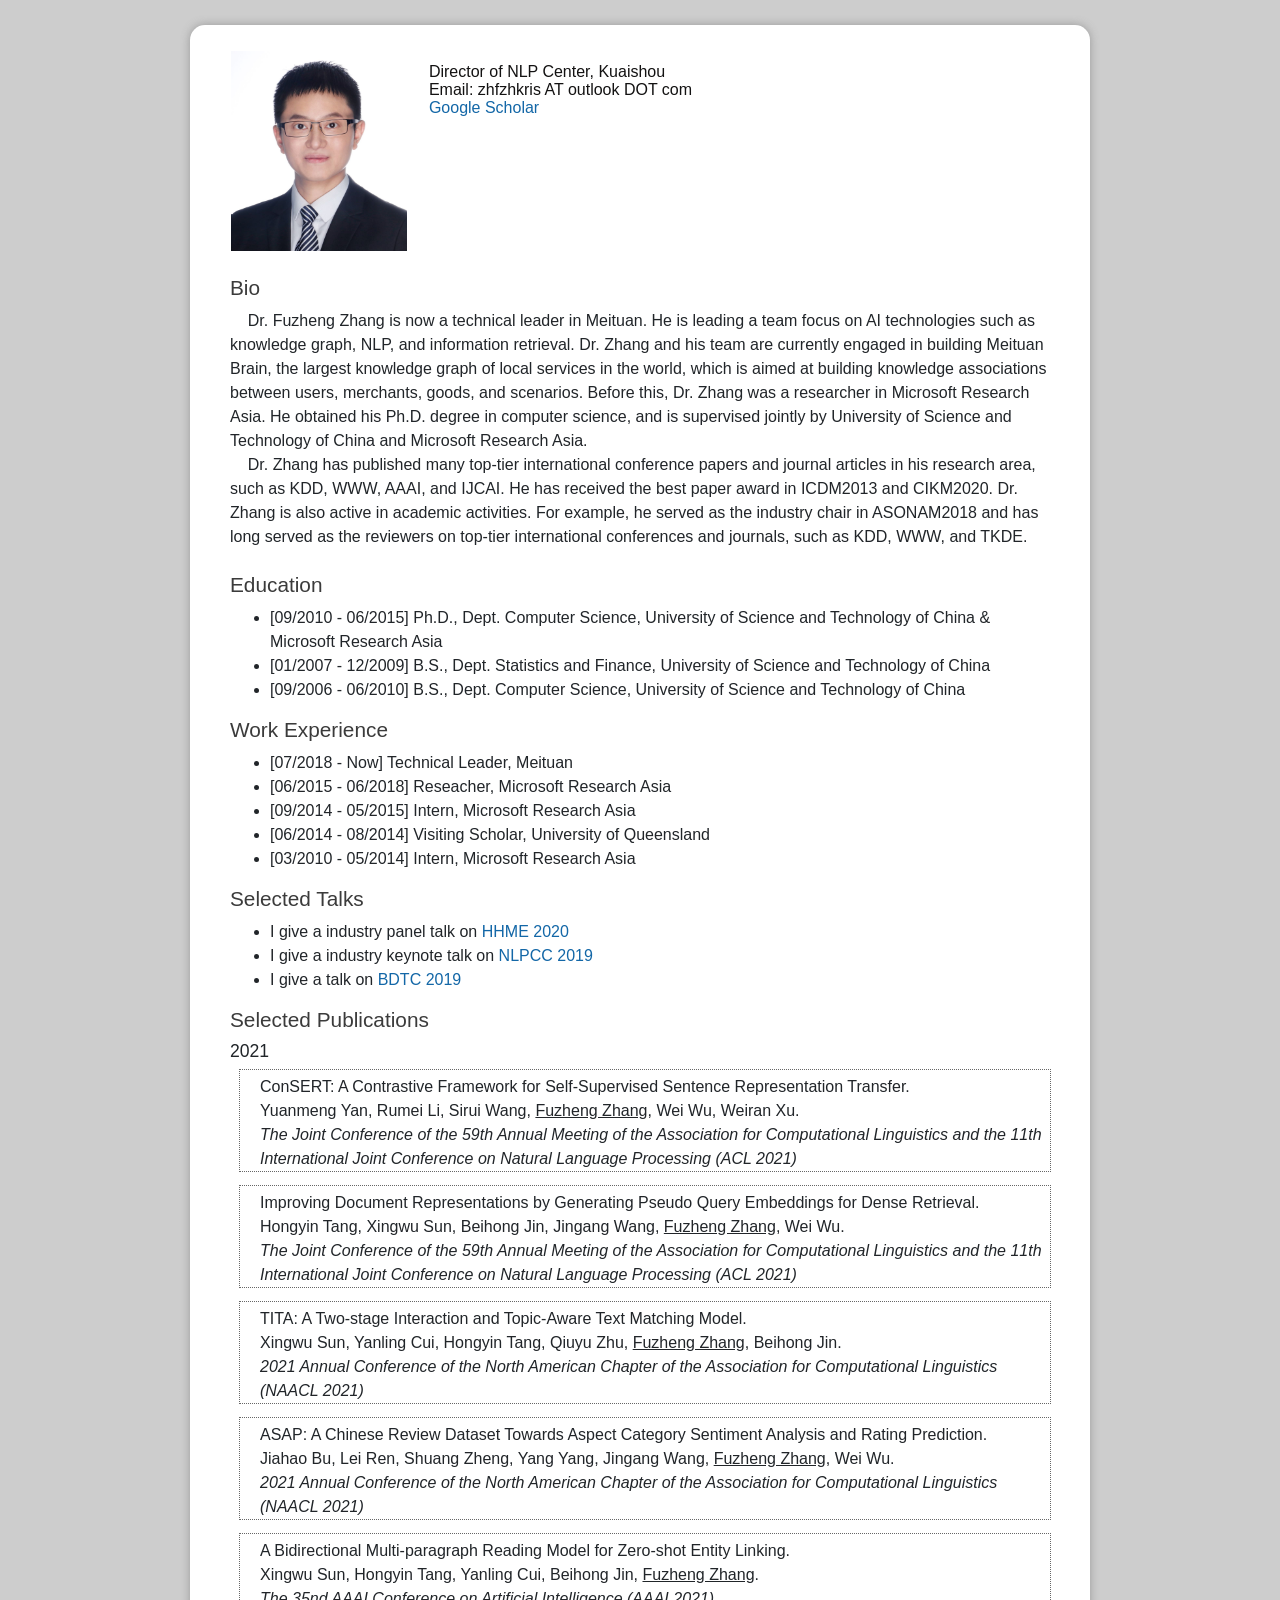
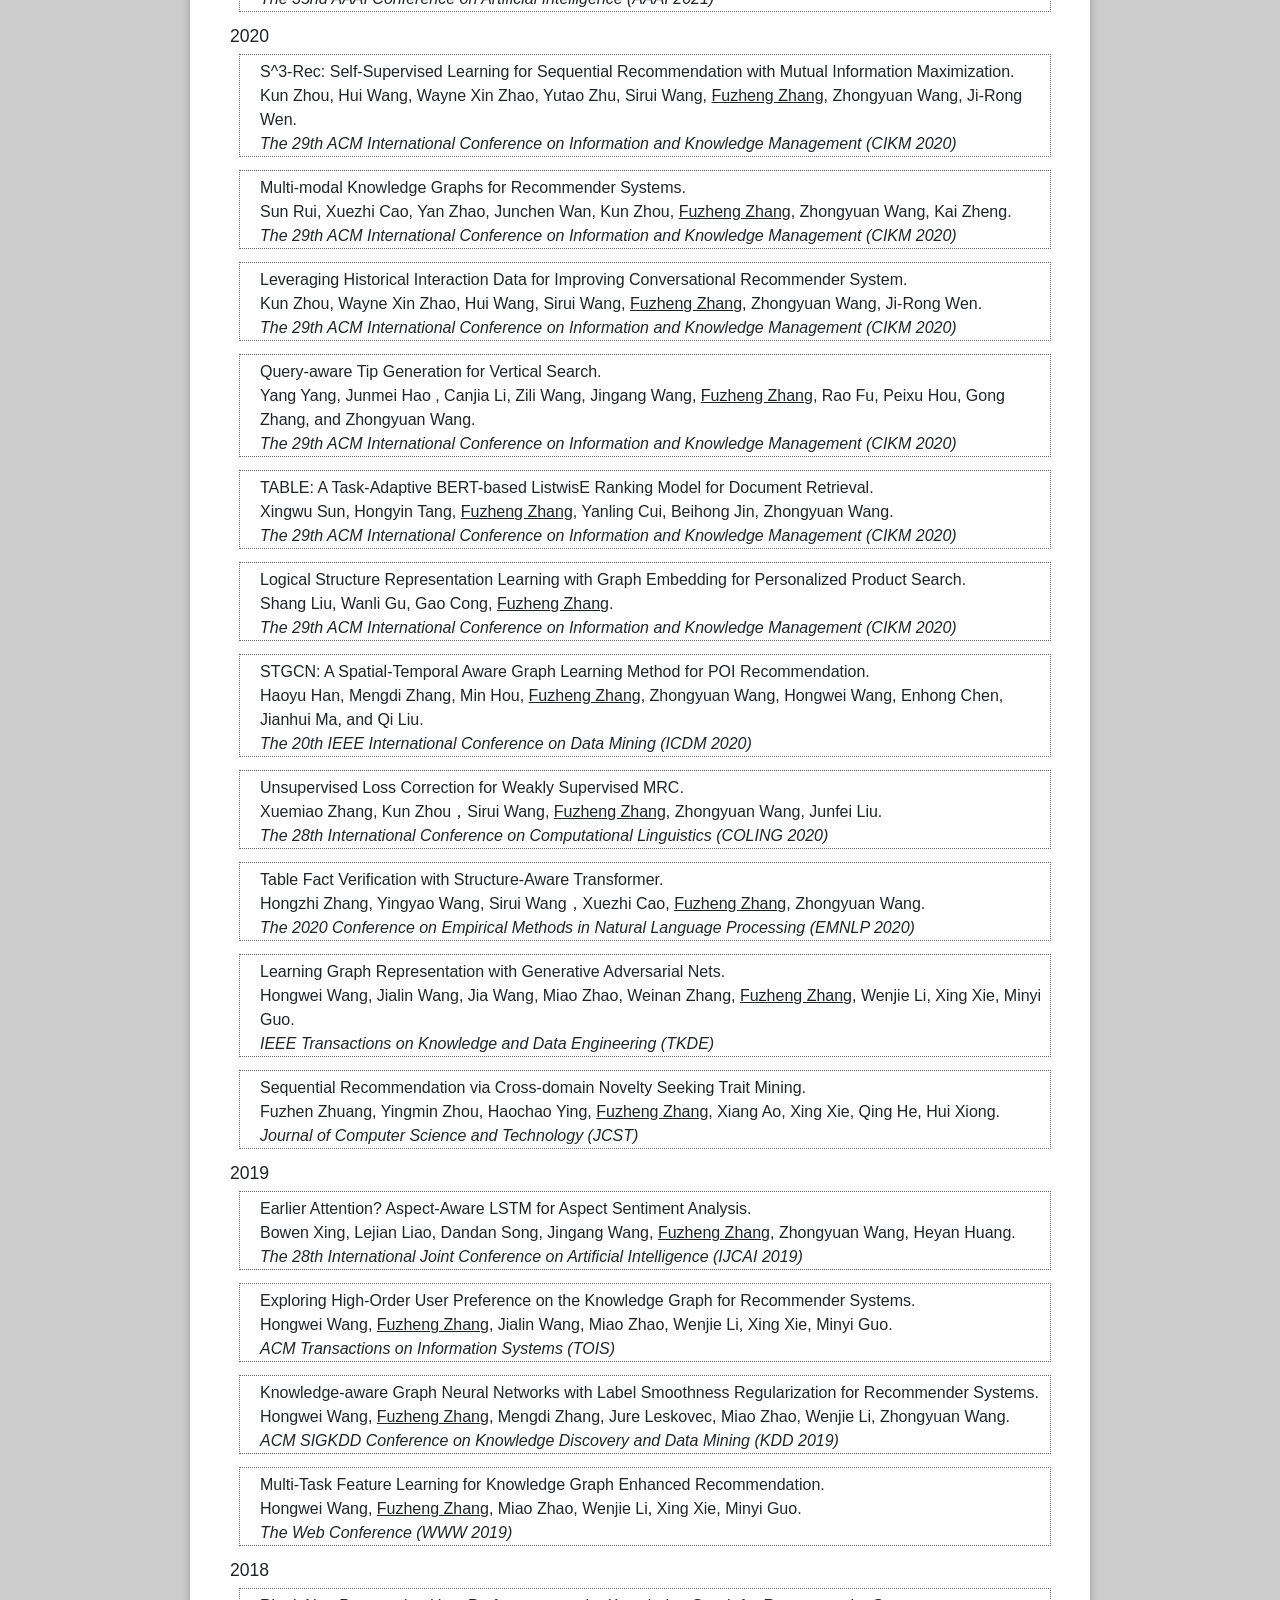
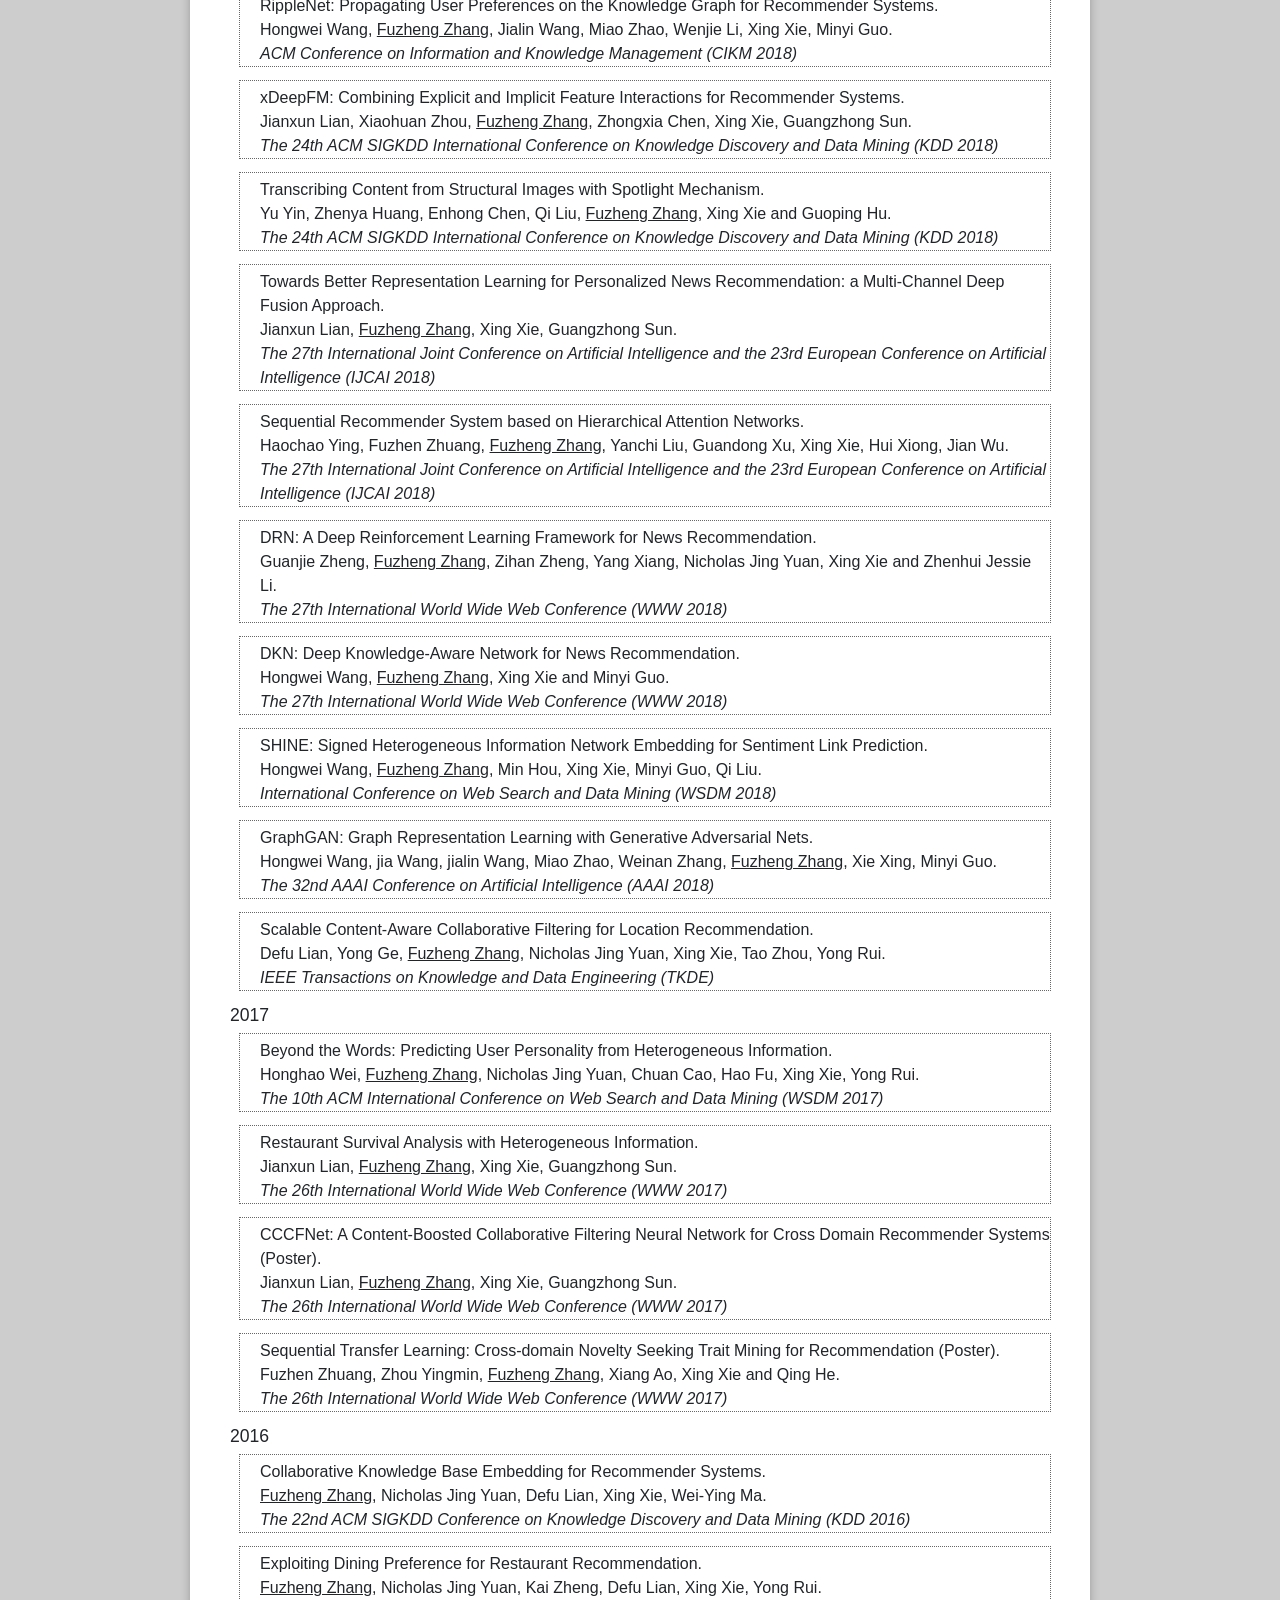
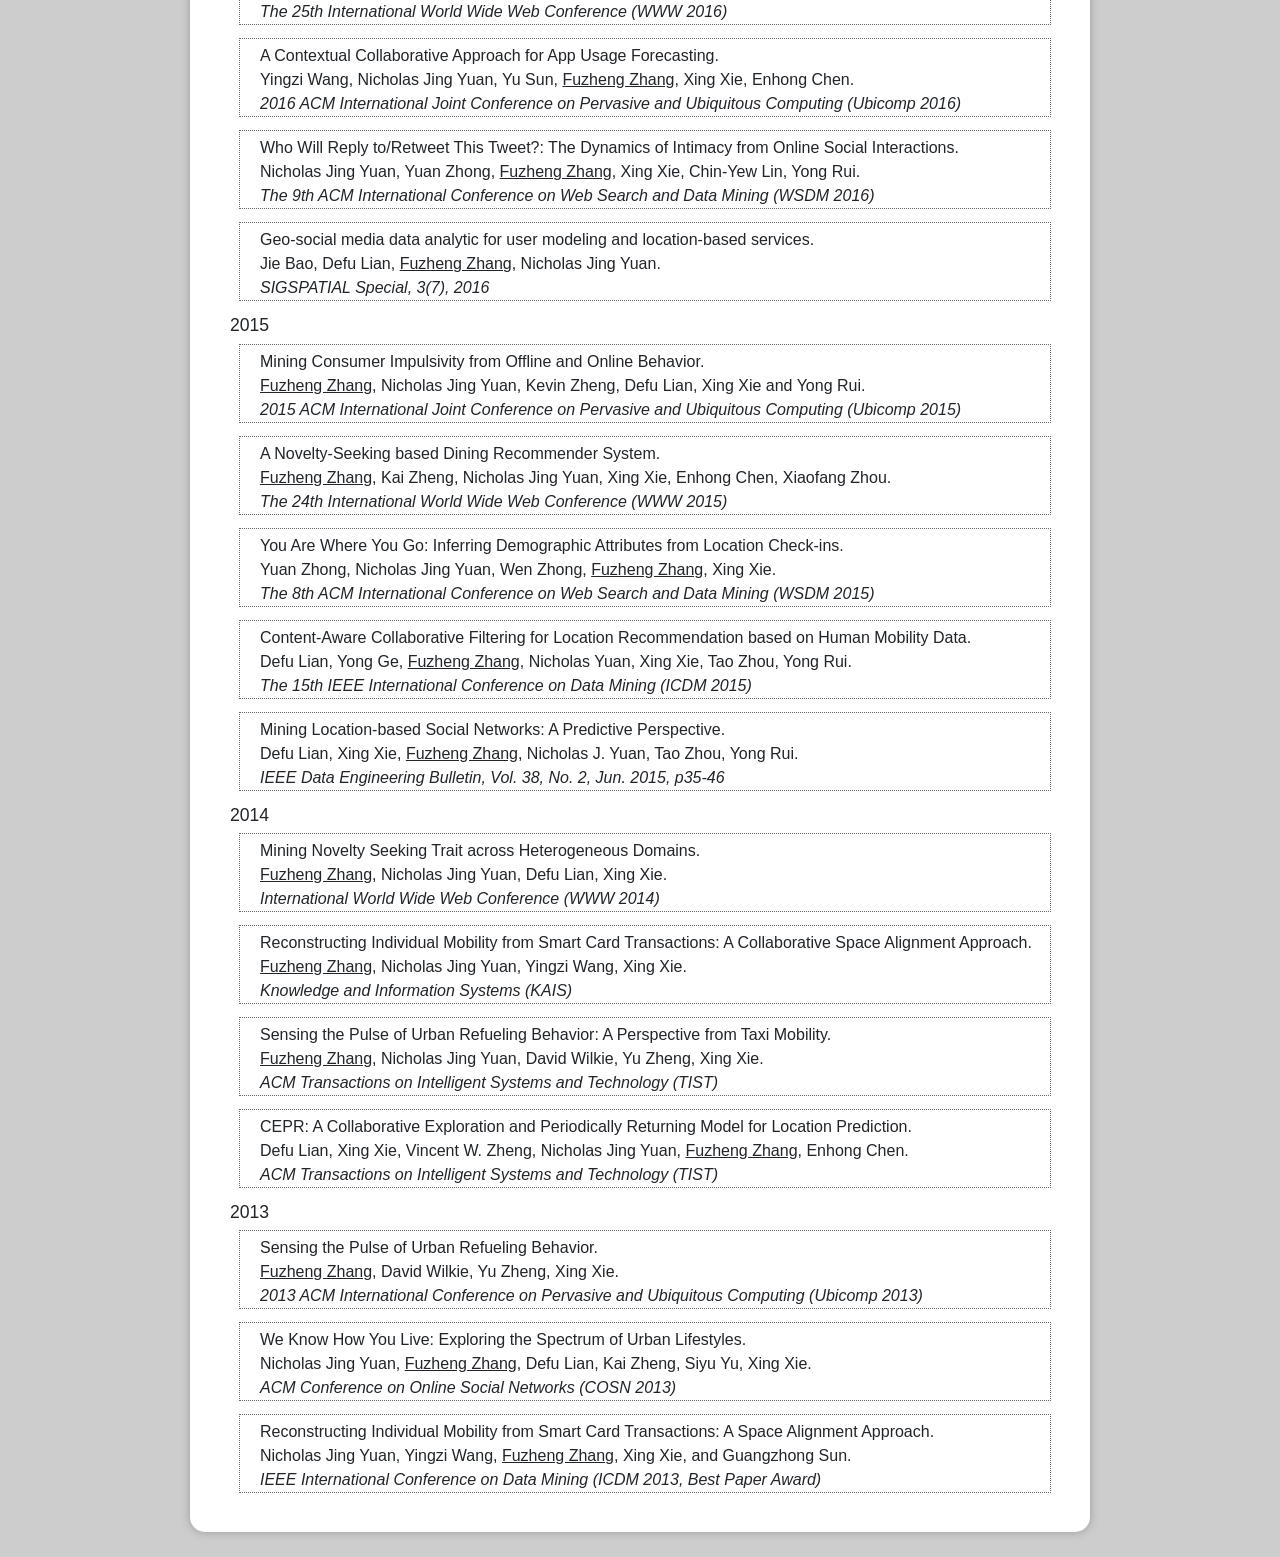
==== commit 3aca23a6: "s" ====
--- a/index.html
+++ b/index.html
@@ -145,6 +145,9 @@
 </style>
 </head>
 
+
+
+
 <body>
 <div class="content">
     <div id="container">
@@ -154,10 +157,10 @@
     <td><img id="myPicture" src="images/123.jpeg" style="float:left; padding-right:20px" height="200px"></td>
     <td>
     <div id="DocInfo">
-        <h1>Fuzheng Zhang (<img src="images/name.png" height="50px">)</h1>
-        Technical Leader in Meituan<br>
+       <!-- <h1>Fuzheng Zhang (<img src="images/name.png" height="50px">)</h1>-->
+        Director of NLP Center, Kuaishou<br>
  <!--        Leading knowledge graph team in NLP Center<br> -->
-        Office: Block B, Hengdian Building, No.4, Wangjing East Road, Beijing<br>
+        <!--Office: Block B, Hengdian Building, No.4, Wangjing East Road, Beijing<br>-->
         Email: zhfzhkris AT outlook DOT com<br>
         <a href="https://scholar.google.com/citations?user=8R0hla4AAAAJ&hl=en&oi=ao">Google Scholar</a><br>
     </div><br>
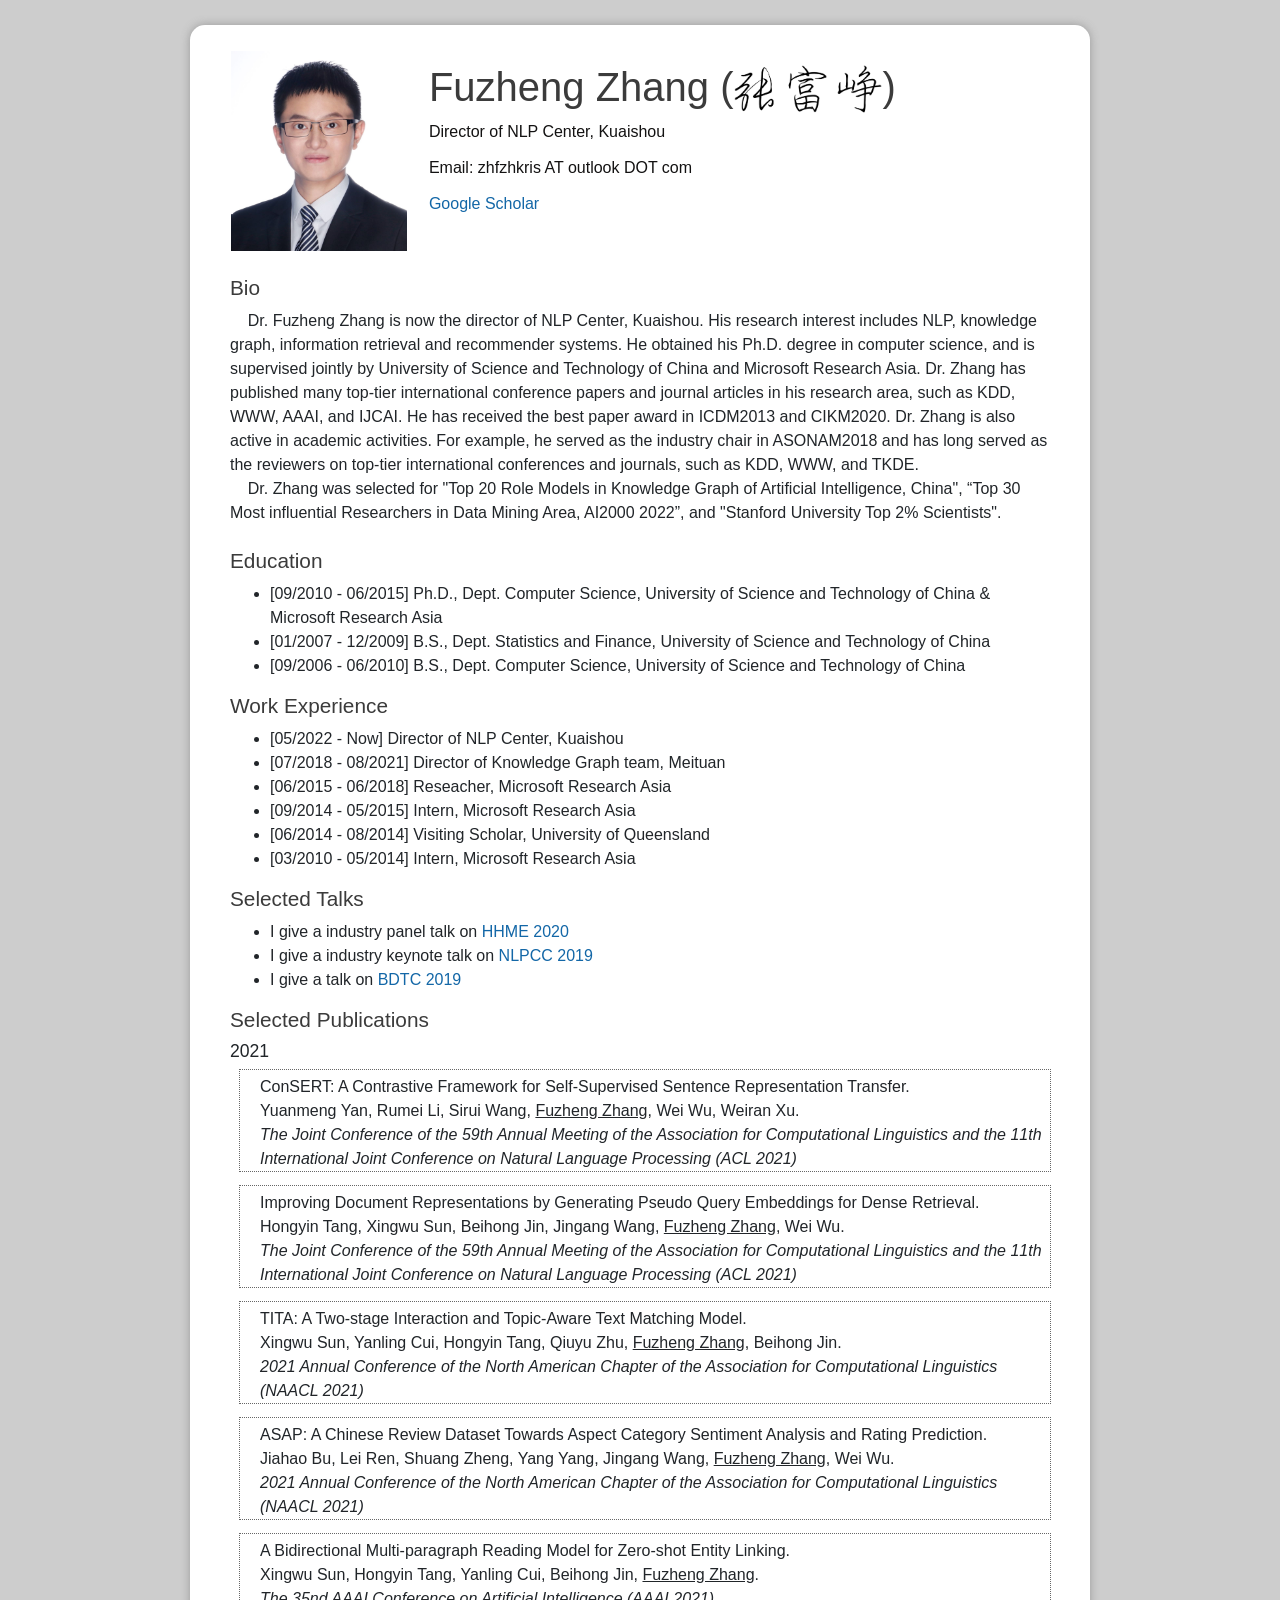
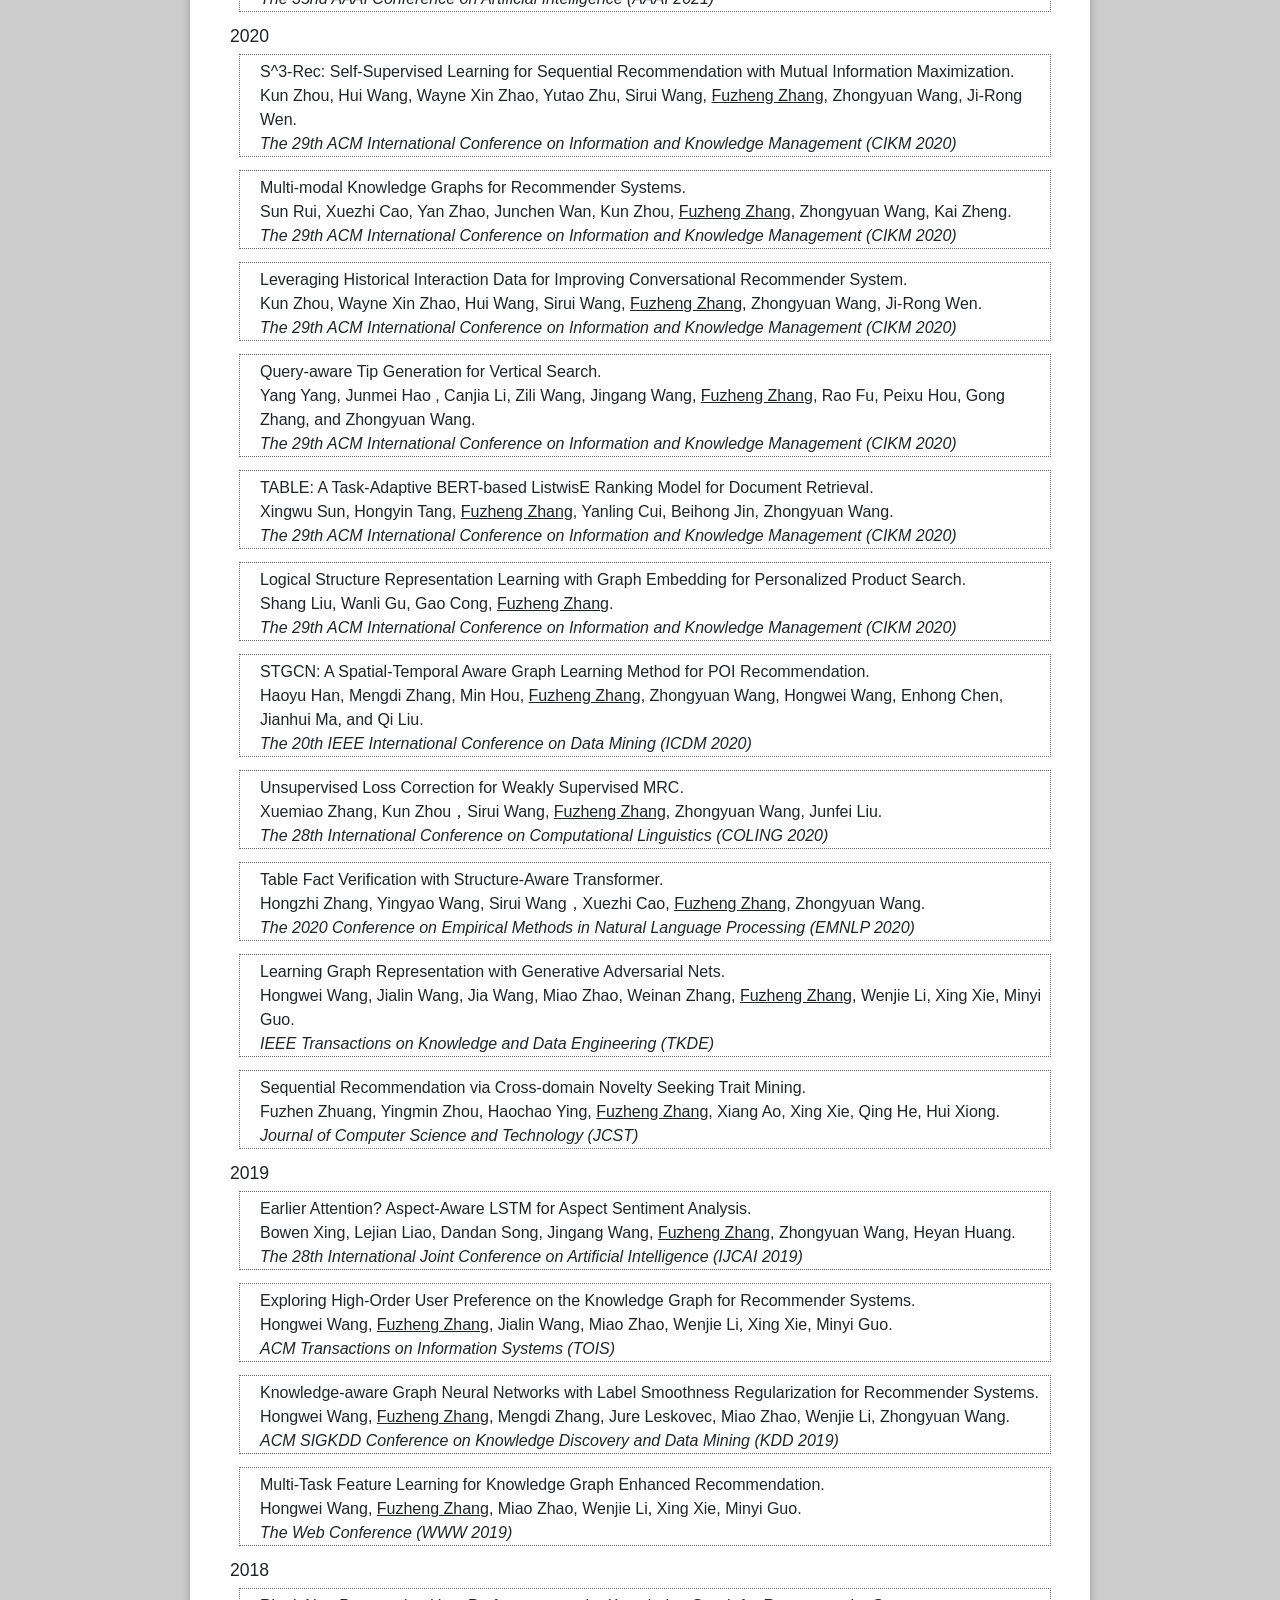
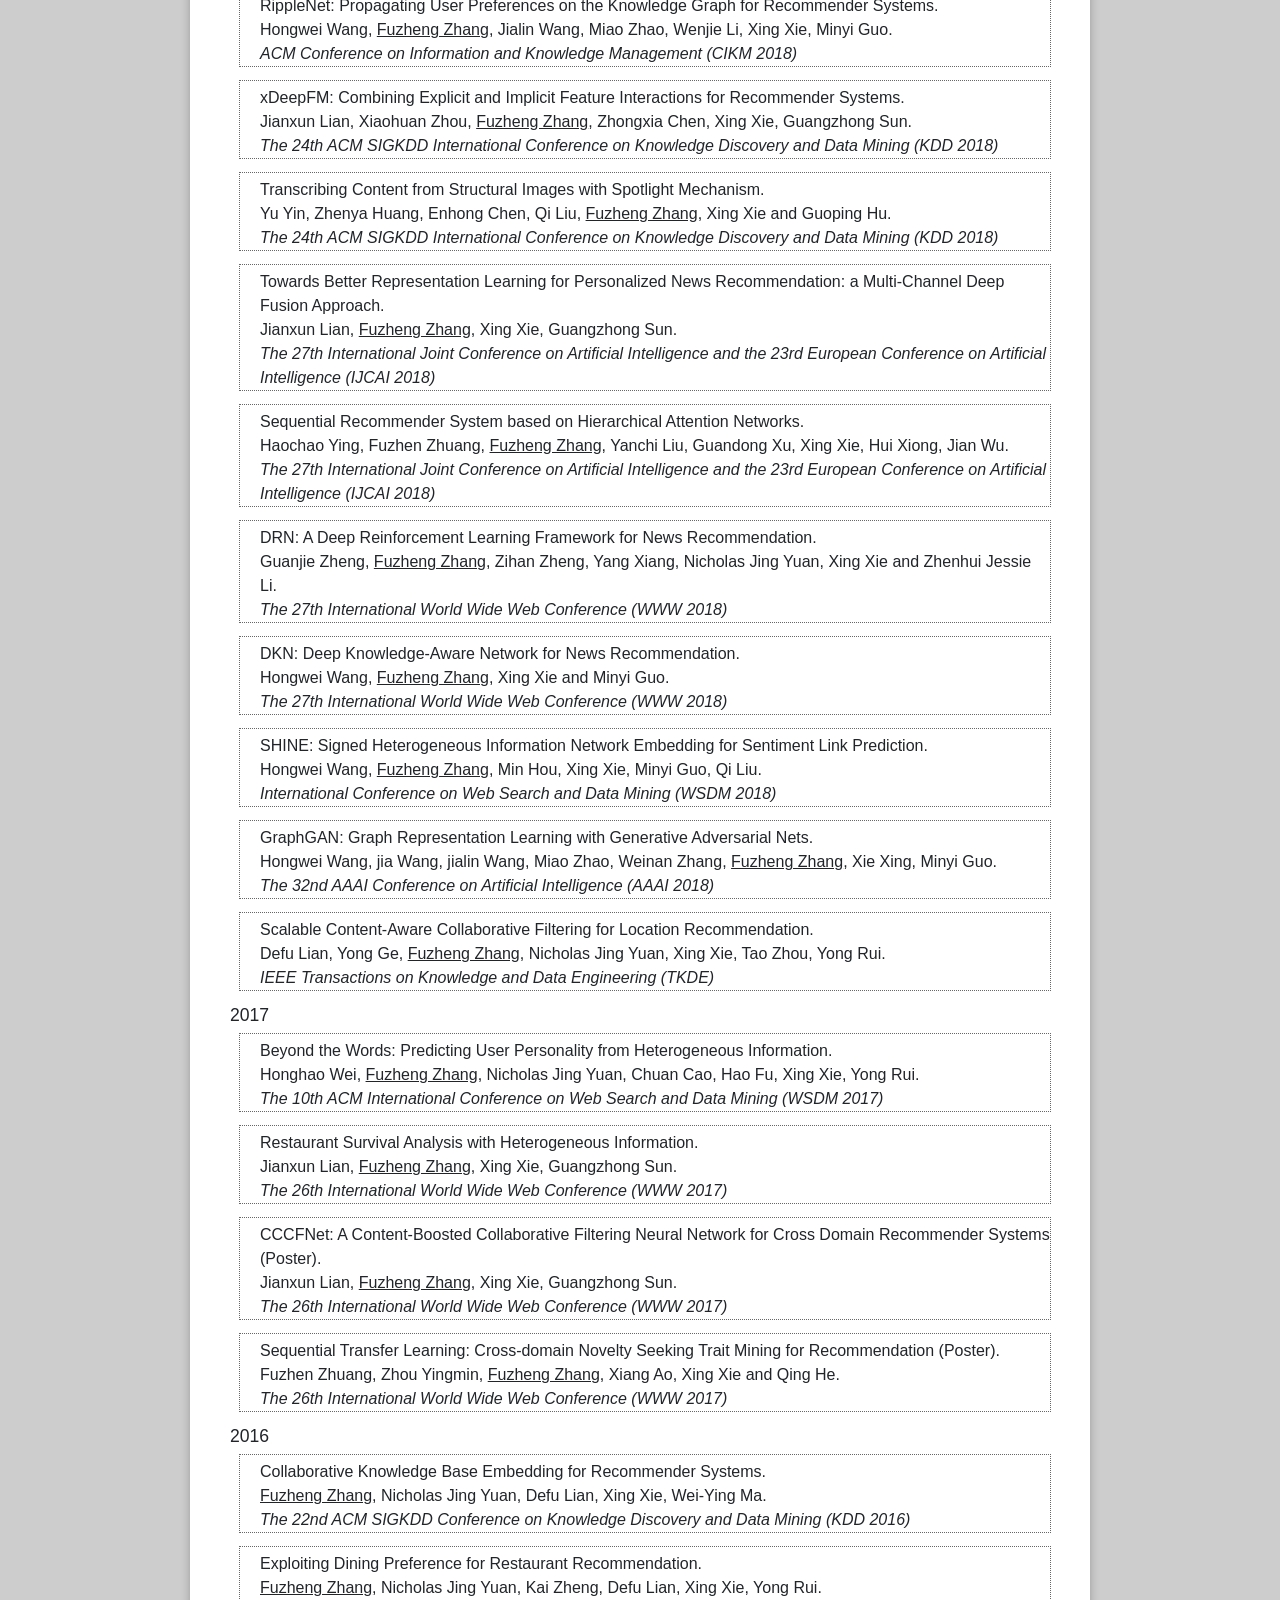
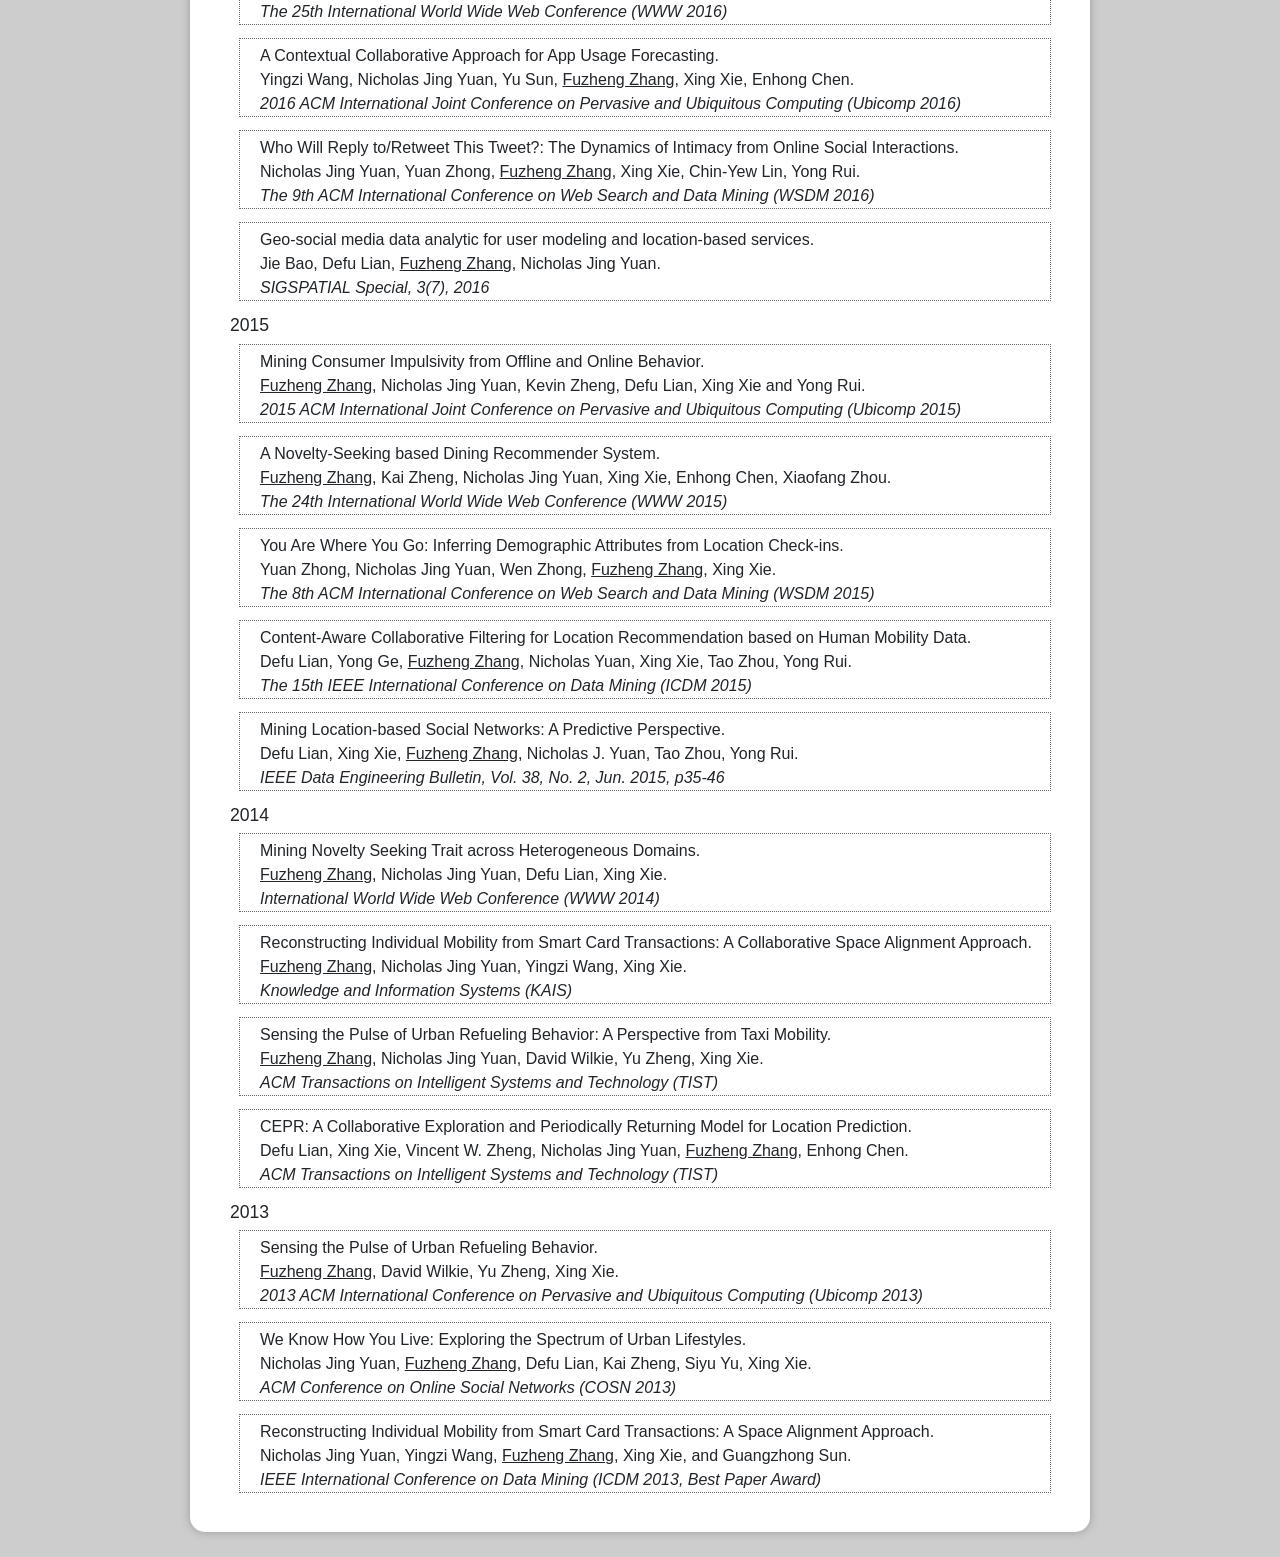
==== commit 295bcb6f: "s" ====
--- a/index.html
+++ b/index.html
@@ -157,11 +157,12 @@
     <td><img id="myPicture" src="images/123.jpeg" style="float:left; padding-right:20px" height="200px"></td>
     <td>
     <div id="DocInfo">
-       <!-- <h1>Fuzheng Zhang (<img src="images/name.png" height="50px">)</h1>-->
-        Director of NLP Center, Kuaishou<br>
+    	
+        <h1>Fuzheng Zhang (<img src="images/name.png" height="50px">)</h1>
+        Director of NLP Center, Kuaishou<br><br>
  <!--        Leading knowledge graph team in NLP Center<br> -->
         <!--Office: Block B, Hengdian Building, No.4, Wangjing East Road, Beijing<br>-->
-        Email: zhfzhkris AT outlook DOT com<br>
+        Email: zhfzhkris AT outlook DOT com<br><br>
         <a href="https://scholar.google.com/citations?user=8R0hla4AAAAJ&hl=en&oi=ao">Google Scholar</a><br>
     </div><br>
     <!--
@@ -178,11 +179,13 @@
     <h2>Bio</h2>
     <div>
         
-    &nbsp &nbsp Dr. Fuzheng Zhang is now a technical leader in Meituan. He is leading a team focus on AI technologies such as knowledge graph, NLP, and information retrieval. Dr. Zhang and his team are currently engaged in building Meituan Brain, the largest knowledge graph of local services in the world, which is aimed at building knowledge associations between users, merchants, goods, and scenarios. Before this, Dr. Zhang was a researcher in Microsoft Research Asia. He obtained his Ph.D. degree in computer science, and is supervised jointly by University of Science and Technology of China and Microsoft Research Asia. <br>
+    &nbsp &nbsp Dr. Fuzheng Zhang is now the director of NLP Center, Kuaishou. His research interest includes NLP, knowledge graph, information retrieval and recommender systems. He obtained his Ph.D. degree in computer science, and is supervised jointly by University of Science and Technology of China and Microsoft Research Asia. Dr. Zhang has published many top-tier international conference papers and journal articles in his research area, such as KDD, WWW, AAAI, and IJCAI. He has received the best paper award in ICDM2013 and CIKM2020. Dr. Zhang is also active in academic activities. For example, he served as the industry chair in ASONAM2018 and has long served as the reviewers on top-tier international conferences and journals, such as KDD, WWW, and TKDE.<br>
     
-    &nbsp &nbsp Dr. Zhang has published many top-tier international conference papers and journal articles in his research area, such as KDD, WWW, AAAI, and IJCAI. He has received the best paper award in ICDM2013 and CIKM2020. Dr. Zhang is also active in academic activities. For example, he served as the industry chair in ASONAM2018 and has long served as the reviewers on top-tier international conferences and journals, such as KDD, WWW, and TKDE.
+    &nbsp &nbsp Dr. Zhang was selected for "Top 20 Role Models in Knowledge Graph of Artificial Intelligence, China", “Top 30 Most influential Researchers in Data Mining Area, AI2000 2022”, and "Stanford University Top 2% Scientists".
+    
     </div>
     <br>
+    
 
     <h2>Education</h2>
     <ul>
@@ -193,7 +196,8 @@
 
     <h2>Work Experience</h2>
     <ul>
-        <li>[07/2018 - Now] Technical Leader, Meituan</li>
+    		<li>[05/2022 - Now] Director of NLP Center, Kuaishou</li>
+        <li>[07/2018 - 08/2021] Director of Knowledge Graph team, Meituan</li>
         <li>[06/2015 - 06/2018] Reseacher, Microsoft Research Asia</li>
         <li>[09/2014 - 05/2015] Intern, Microsoft Research Asia</li>
         <li>[06/2014 - 08/2014] Visiting Scholar, University of Queensland</li>
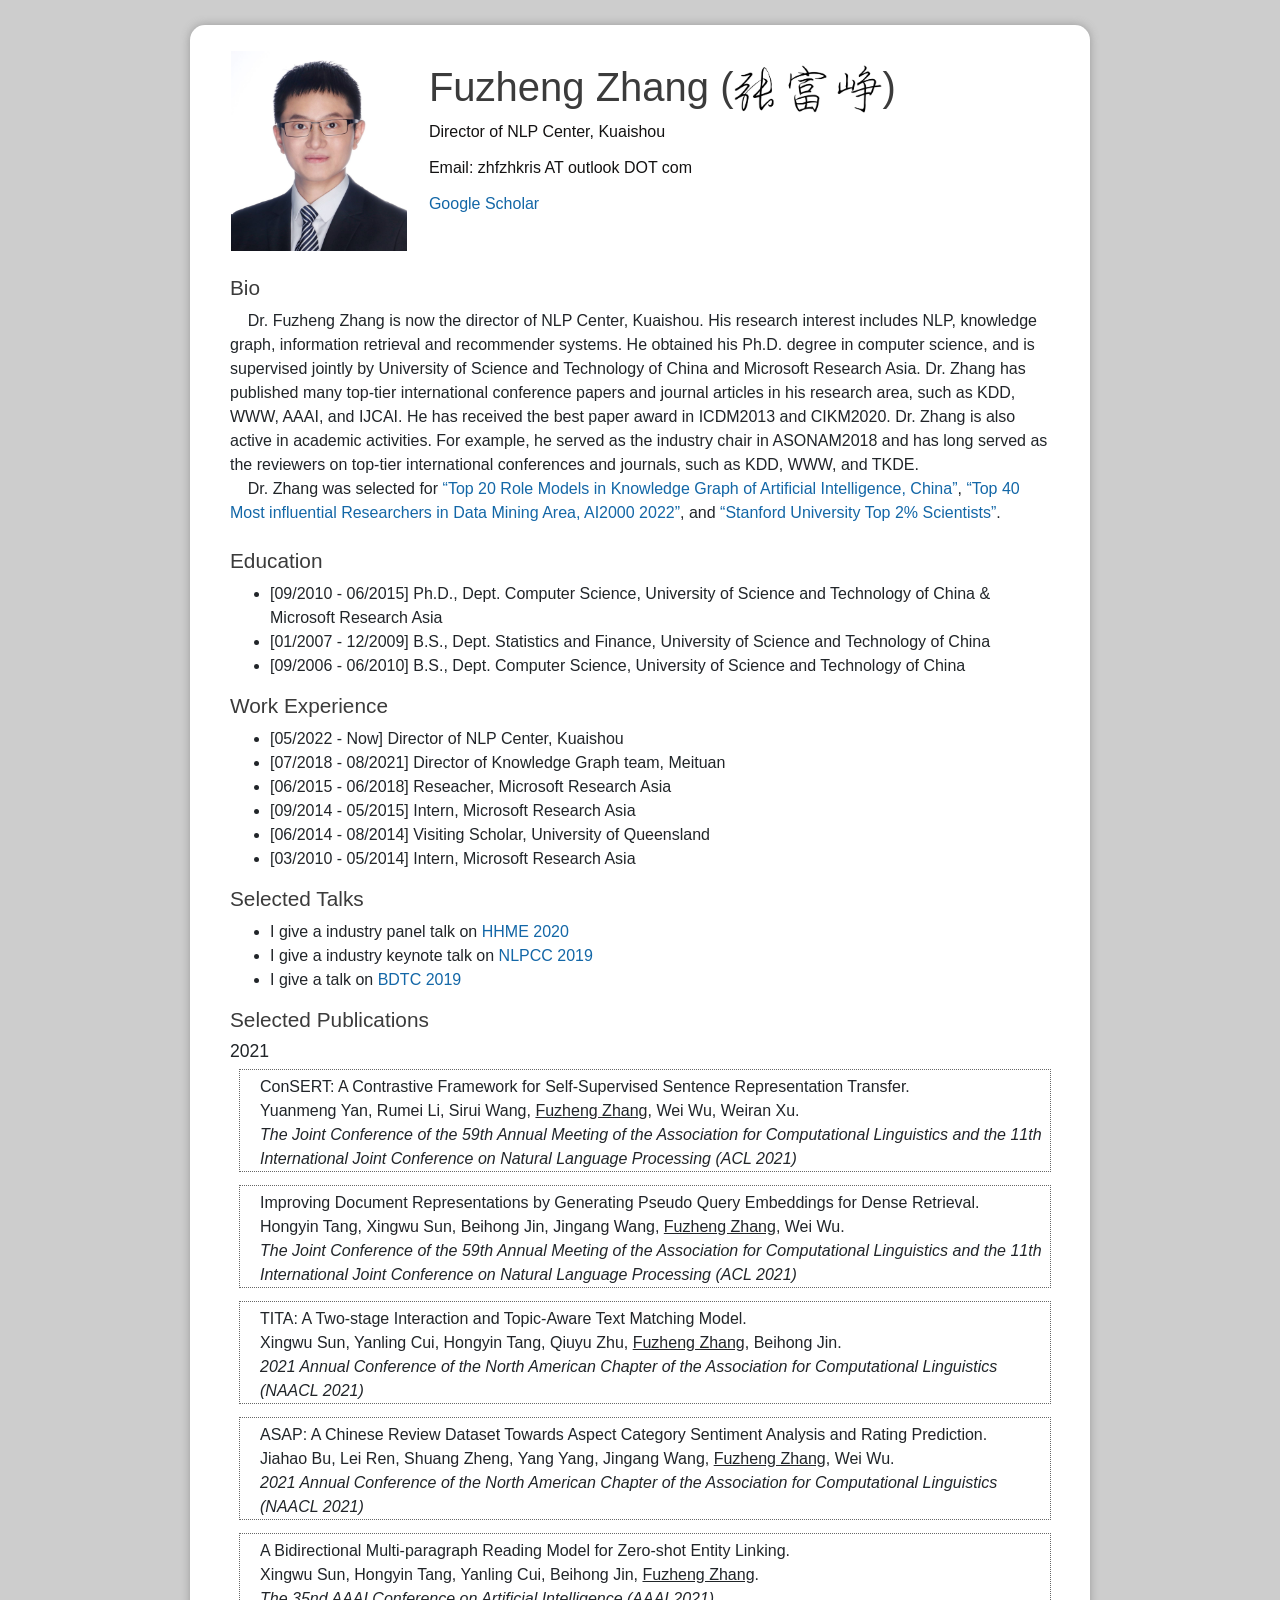
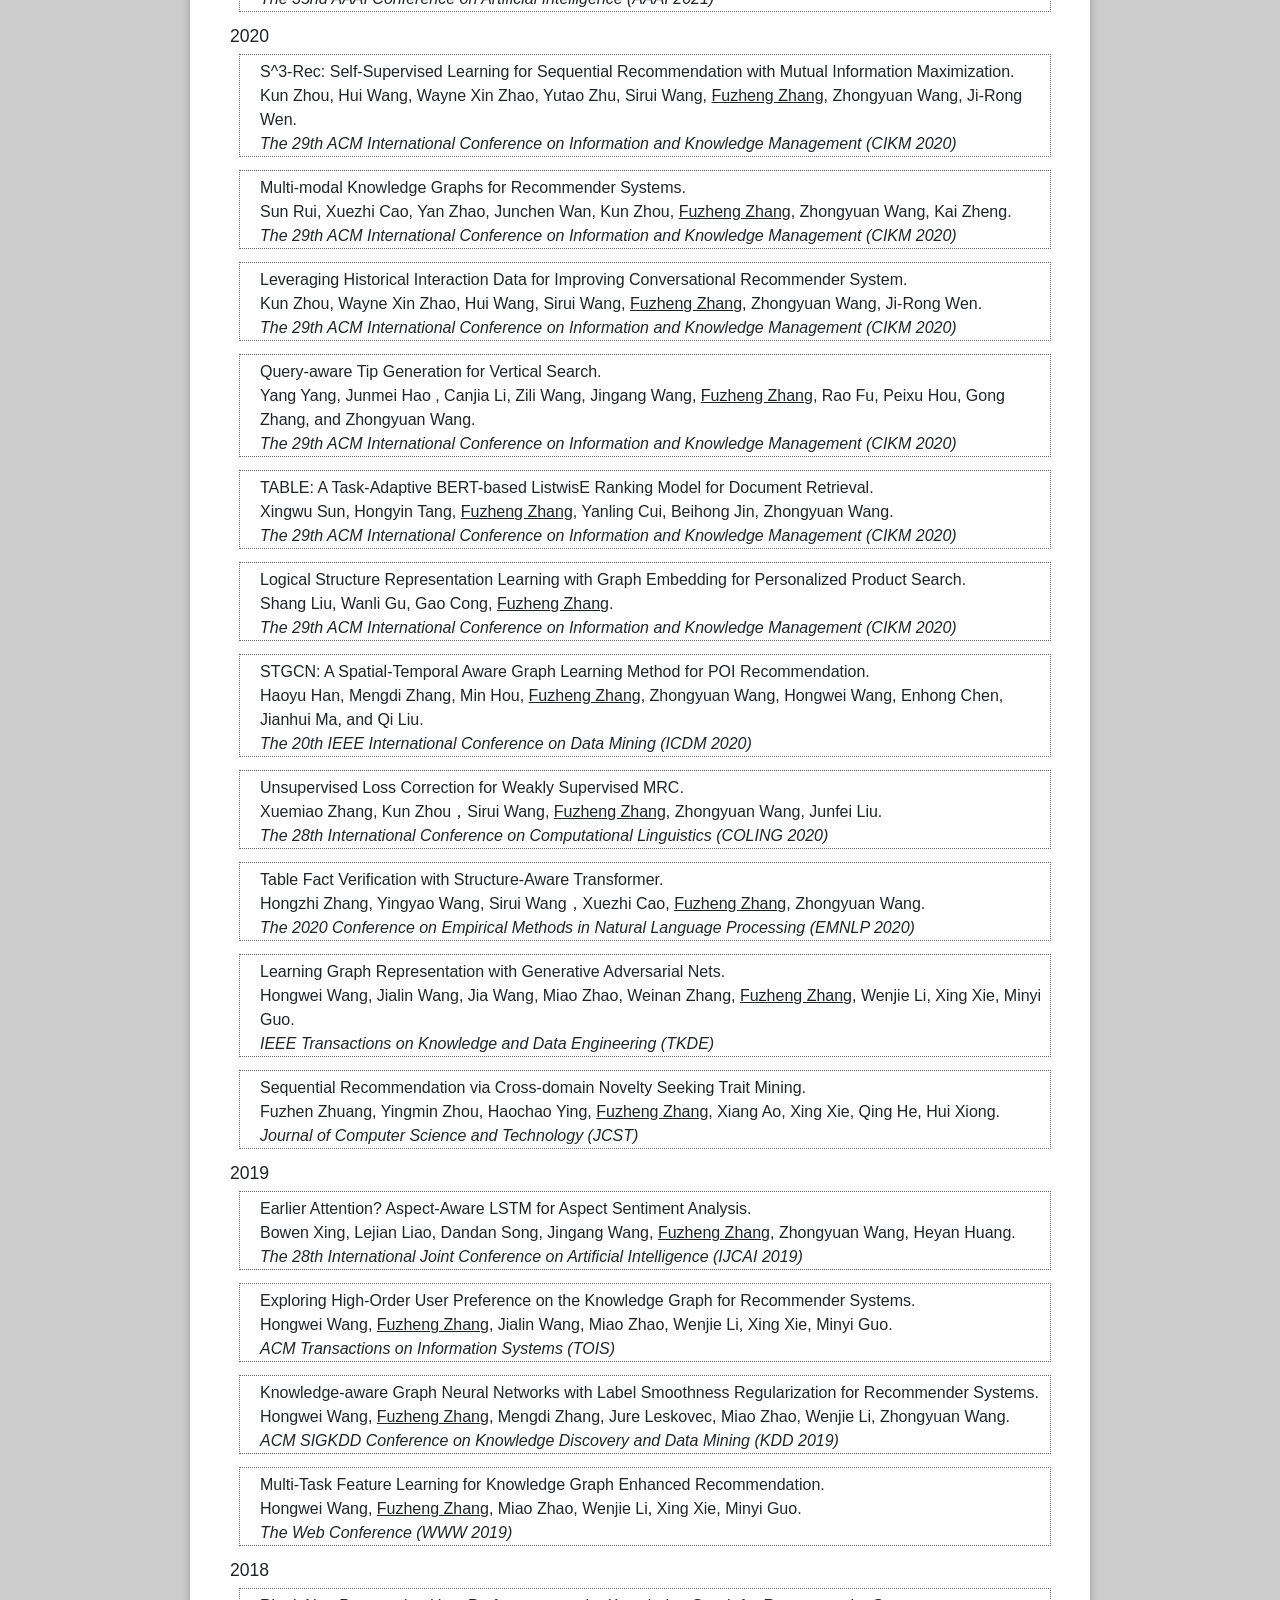
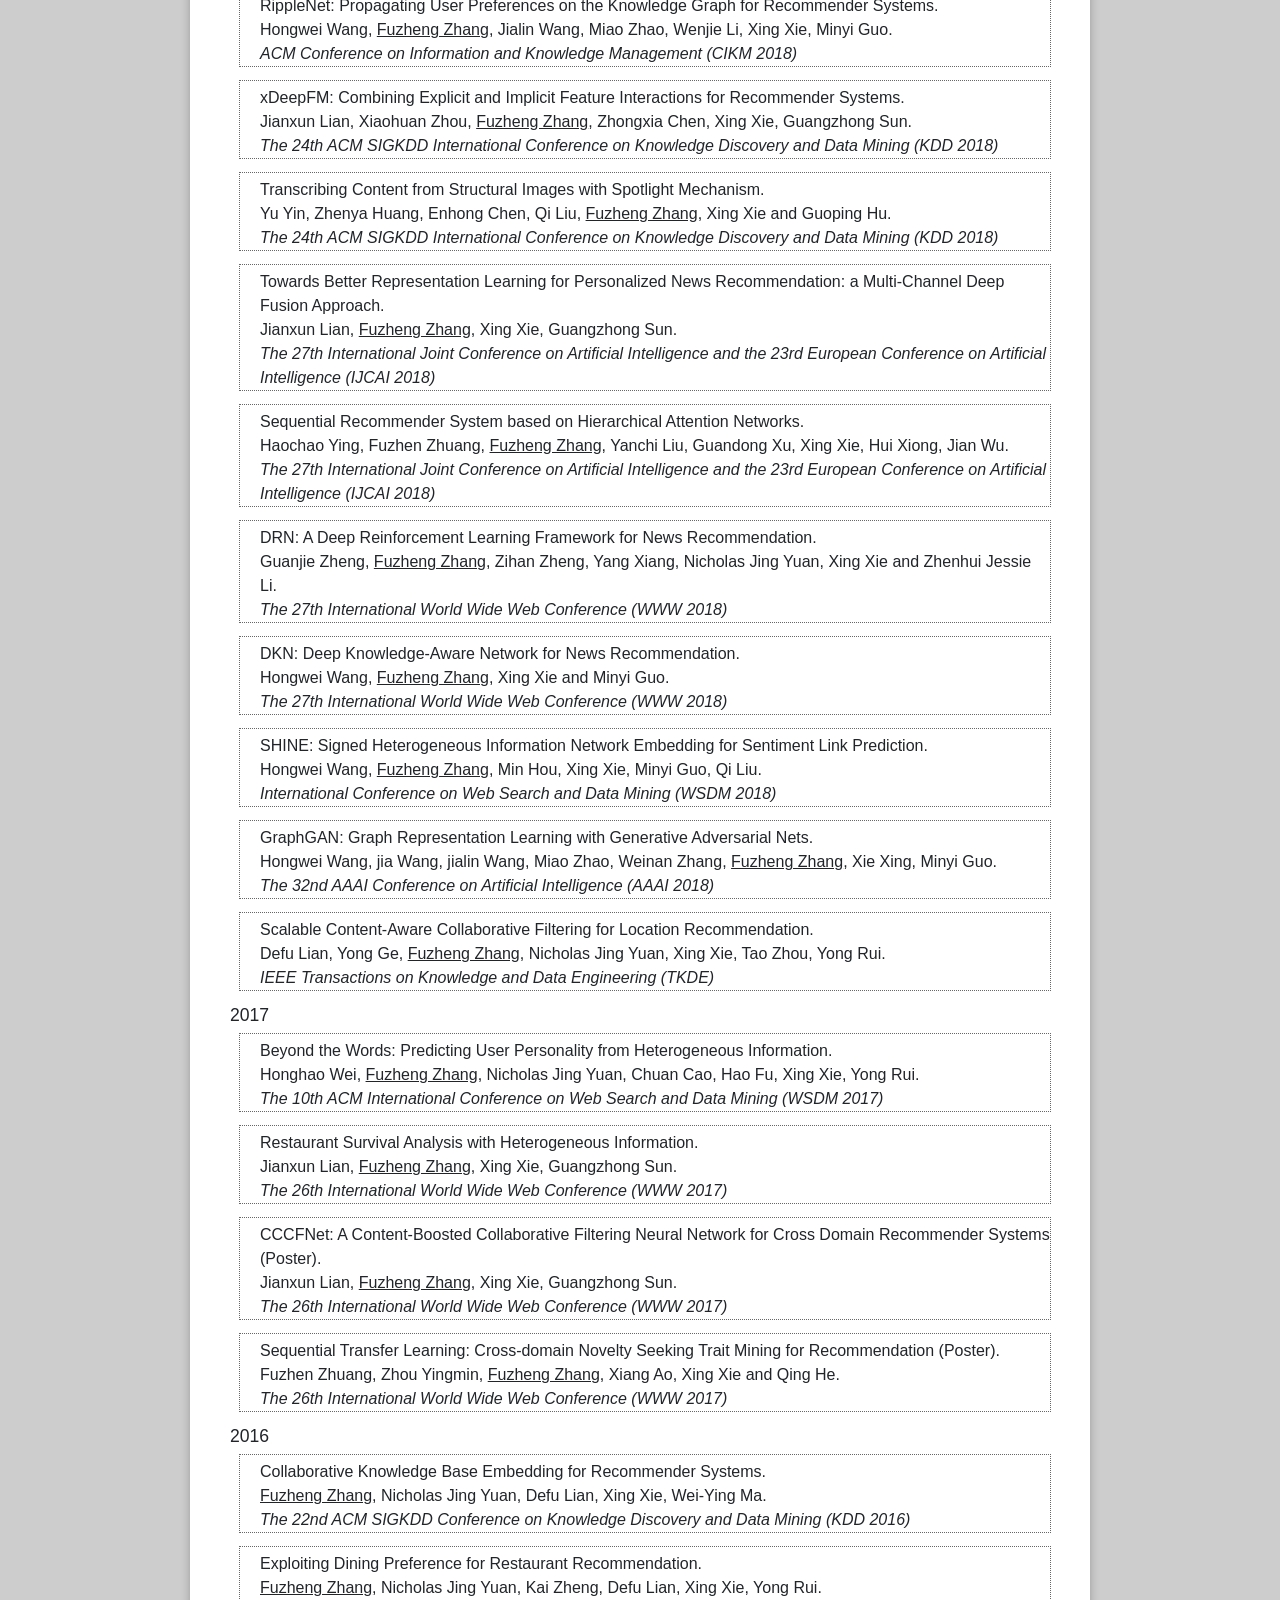
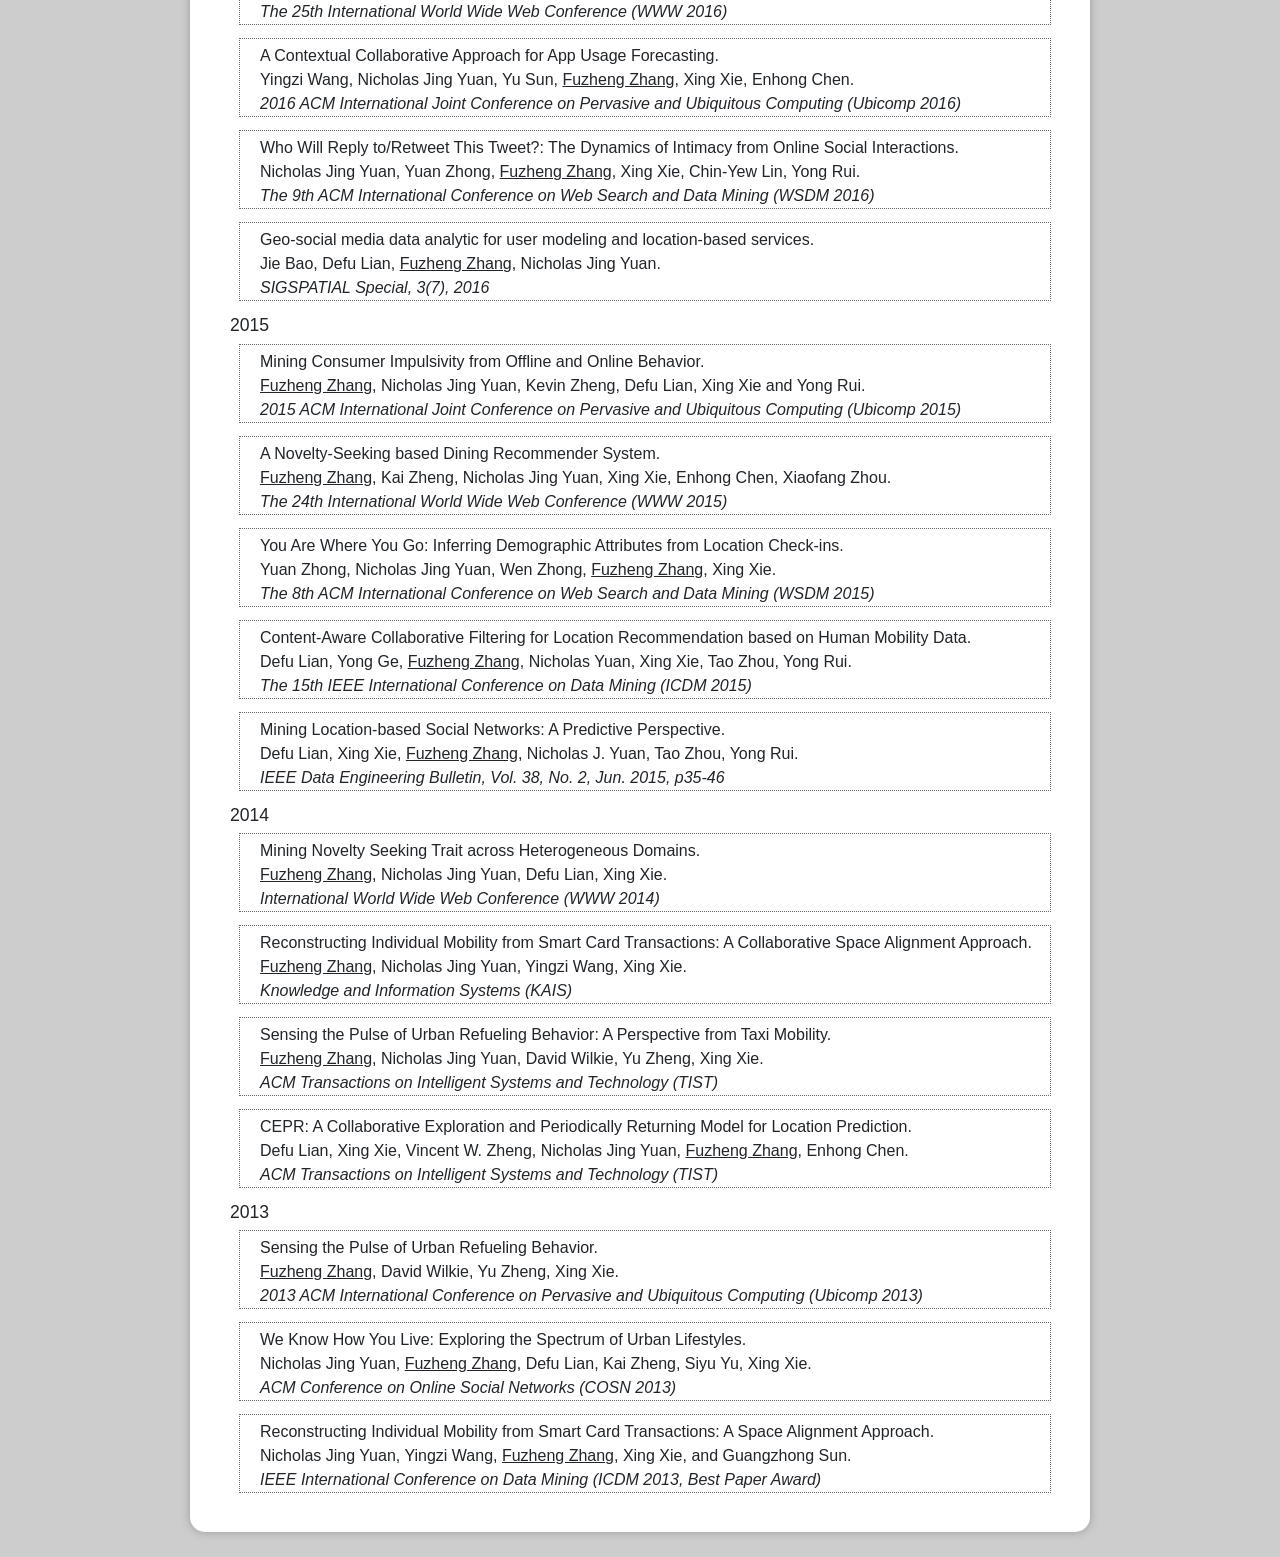
==== commit ab51e0f9: "s" ====
--- a/index.html
+++ b/index.html
@@ -181,7 +181,7 @@
         
     &nbsp &nbsp Dr. Fuzheng Zhang is now the director of NLP Center, Kuaishou. His research interest includes NLP, knowledge graph, information retrieval and recommender systems. He obtained his Ph.D. degree in computer science, and is supervised jointly by University of Science and Technology of China and Microsoft Research Asia. Dr. Zhang has published many top-tier international conference papers and journal articles in his research area, such as KDD, WWW, AAAI, and IJCAI. He has received the best paper award in ICDM2013 and CIKM2020. Dr. Zhang is also active in academic activities. For example, he served as the industry chair in ASONAM2018 and has long served as the reviewers on top-tier international conferences and journals, such as KDD, WWW, and TKDE.<br>
     
-    &nbsp &nbsp Dr. Zhang was selected for "Top 20 Role Models in Knowledge Graph of Artificial Intelligence, China", “Top 30 Most influential Researchers in Data Mining Area, AI2000 2022”, and "Stanford University Top 2% Scientists".
+    &nbsp &nbsp Dr. Zhang was selected for <a href="https://mp.weixin.qq.com/s/i4p6-so3nqWxI8KNtQamSw">“Top 20 Role Models in Knowledge Graph of Artificial Intelligence, China”</a>, <a href="https://www.aminer.org/ai2000?domain_ids=5dc122672ebaa6faa962c02d,5ed9089228bfc96d9199f996,5ed9089228bfc96d9199f99b&hindex=all&gender=all&region=all&employerType=all&metric=Citation%20Count&fromYear=2012&toYear=2021&src=">“Top 40 Most influential Researchers in Data Mining Area, AI2000 2022”</a>, and <a href="https://elsevier.digitalcommonsdata.com/datasets/btchxktzyw/4?fbclid=IwAR0u4xhKMuKGIsi_prZLxOIOaMPzV-LNCmoIlDYua90eybIVIyE6Sl70vyc">“Stanford University Top 2% Scientists”</a>.
     
     </div>
     <br>
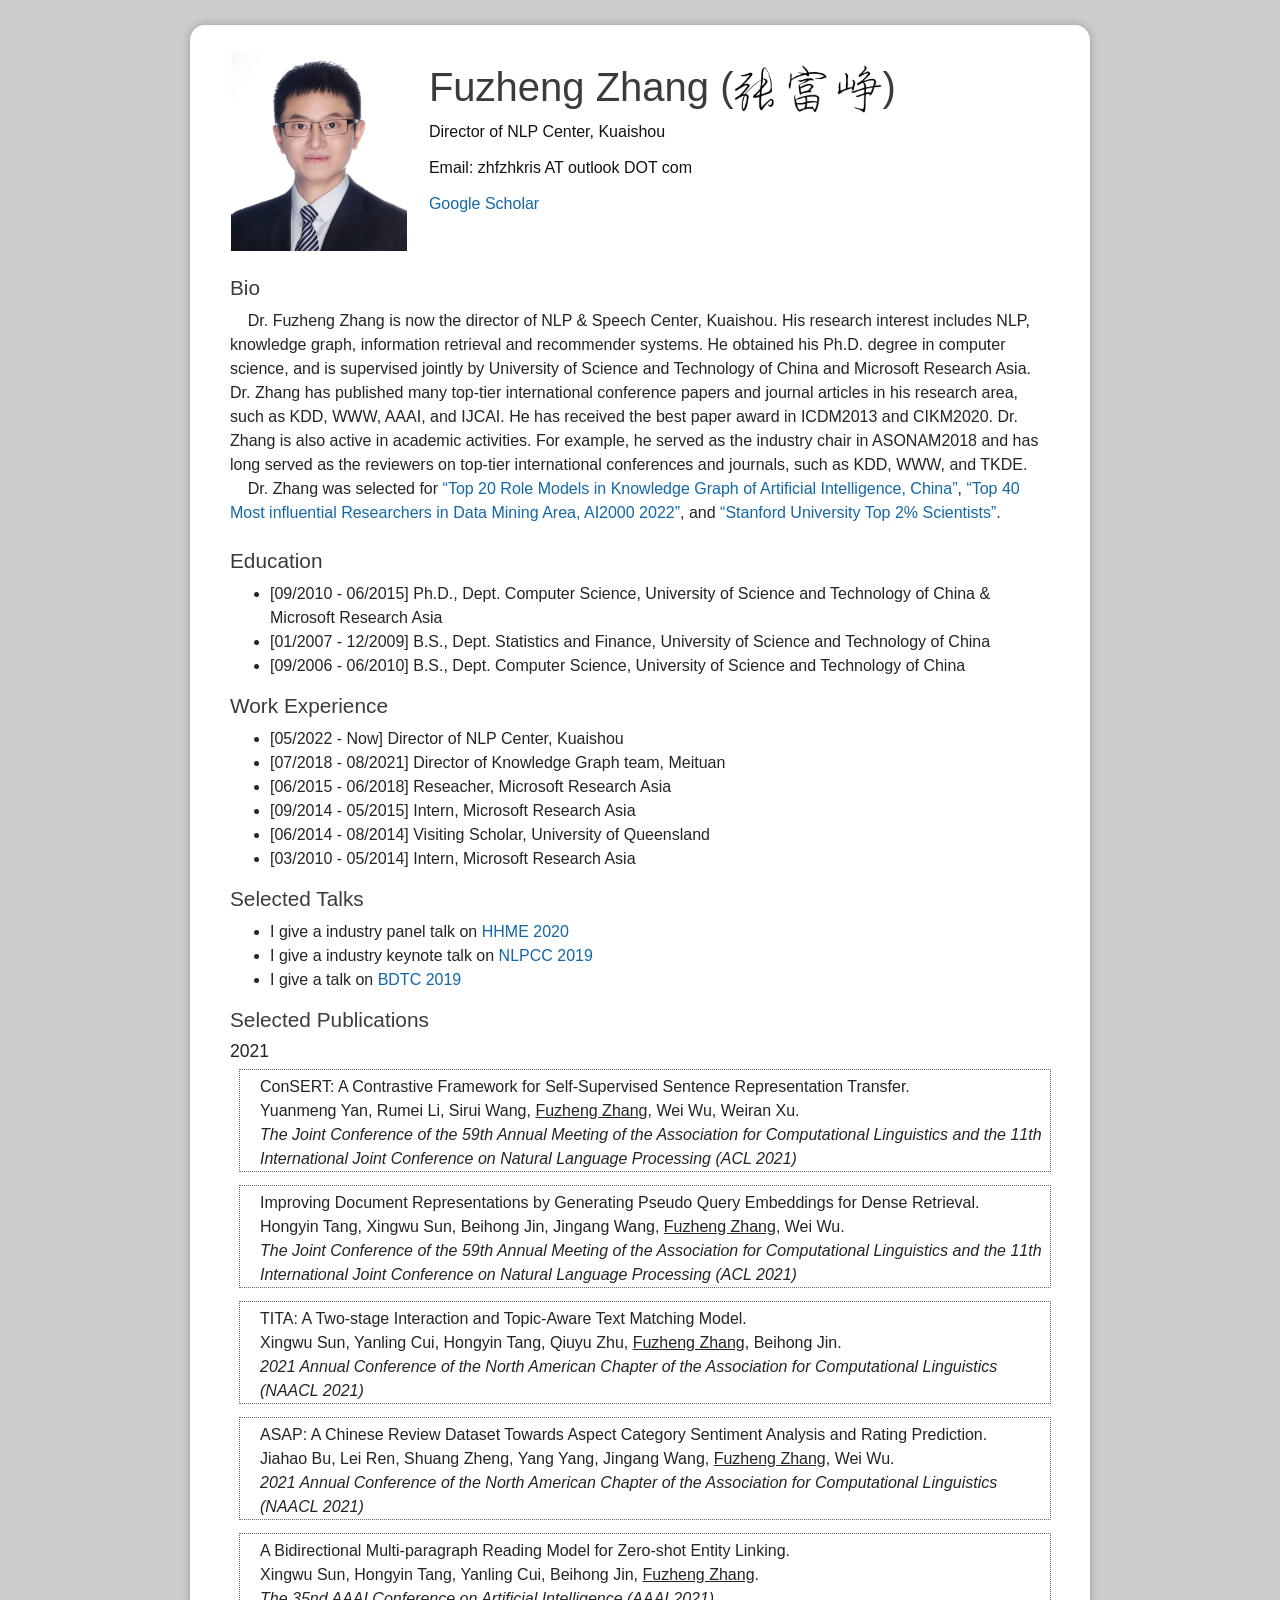
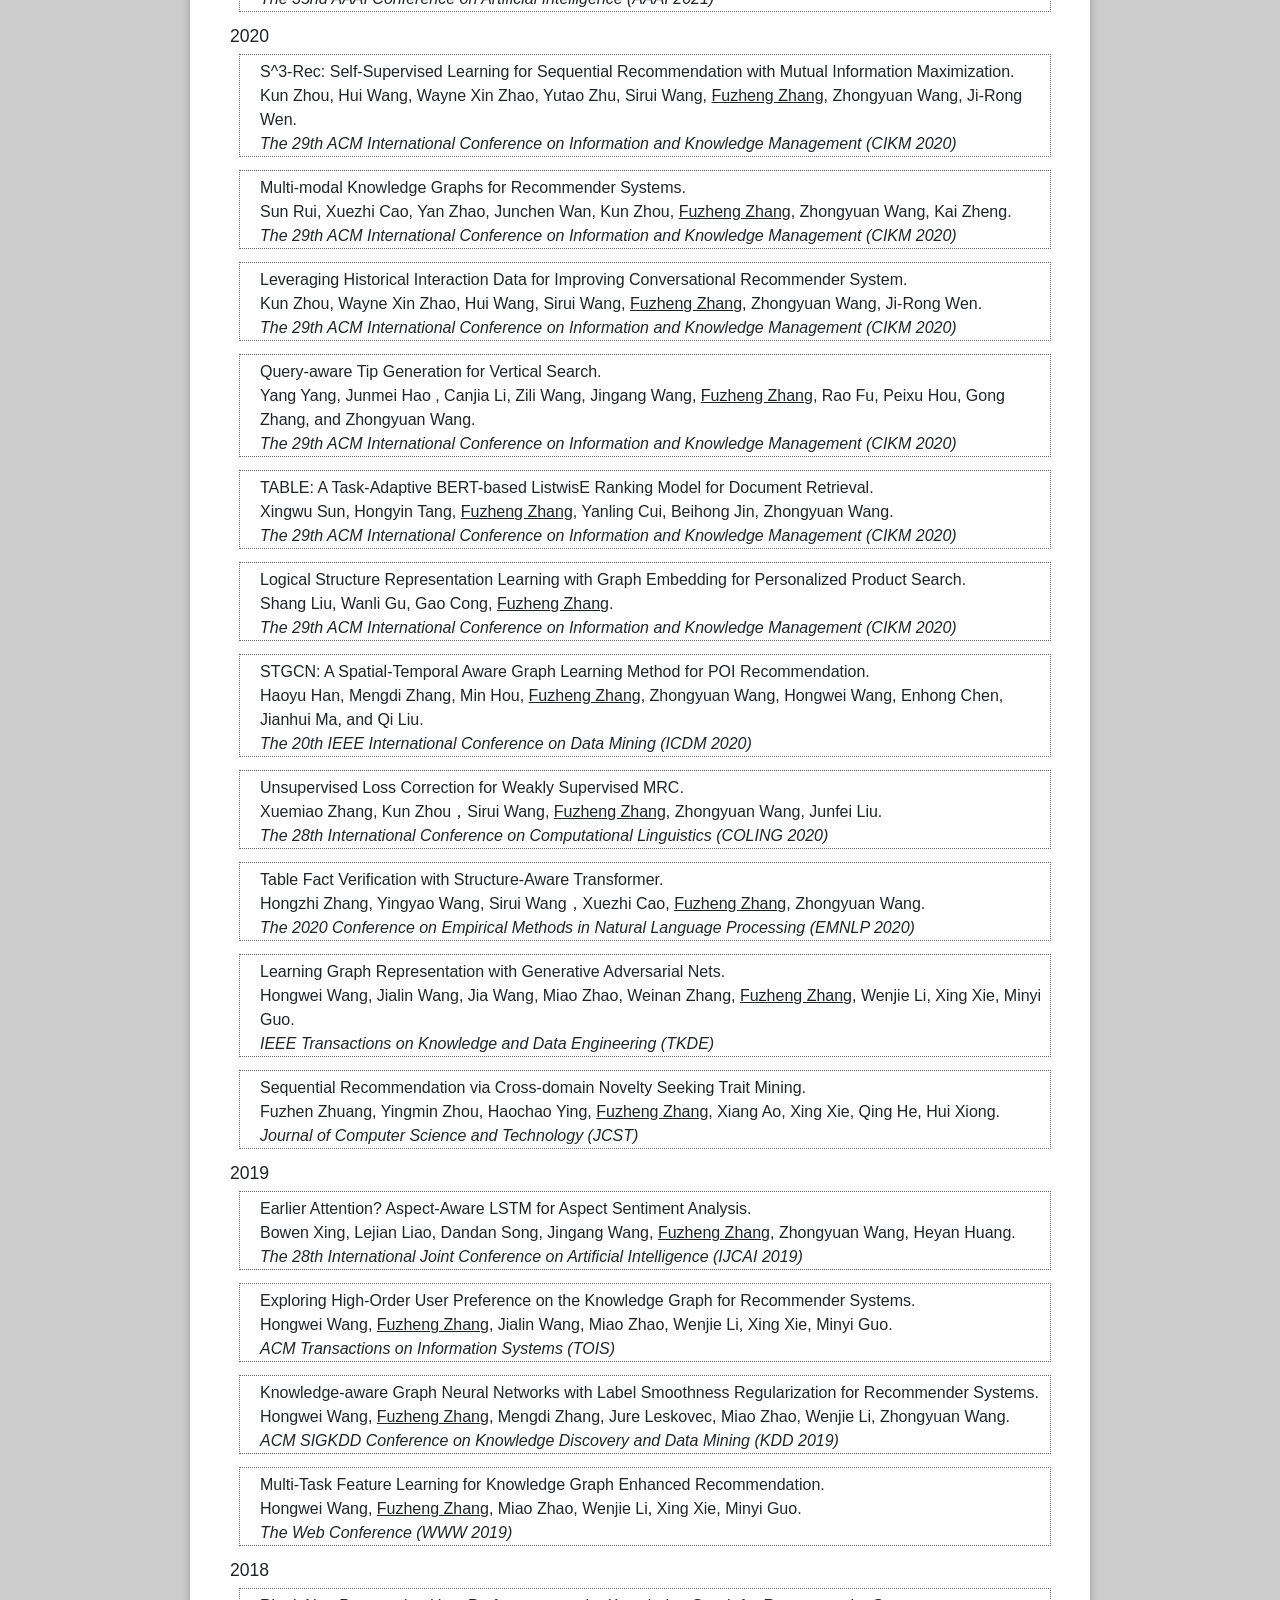
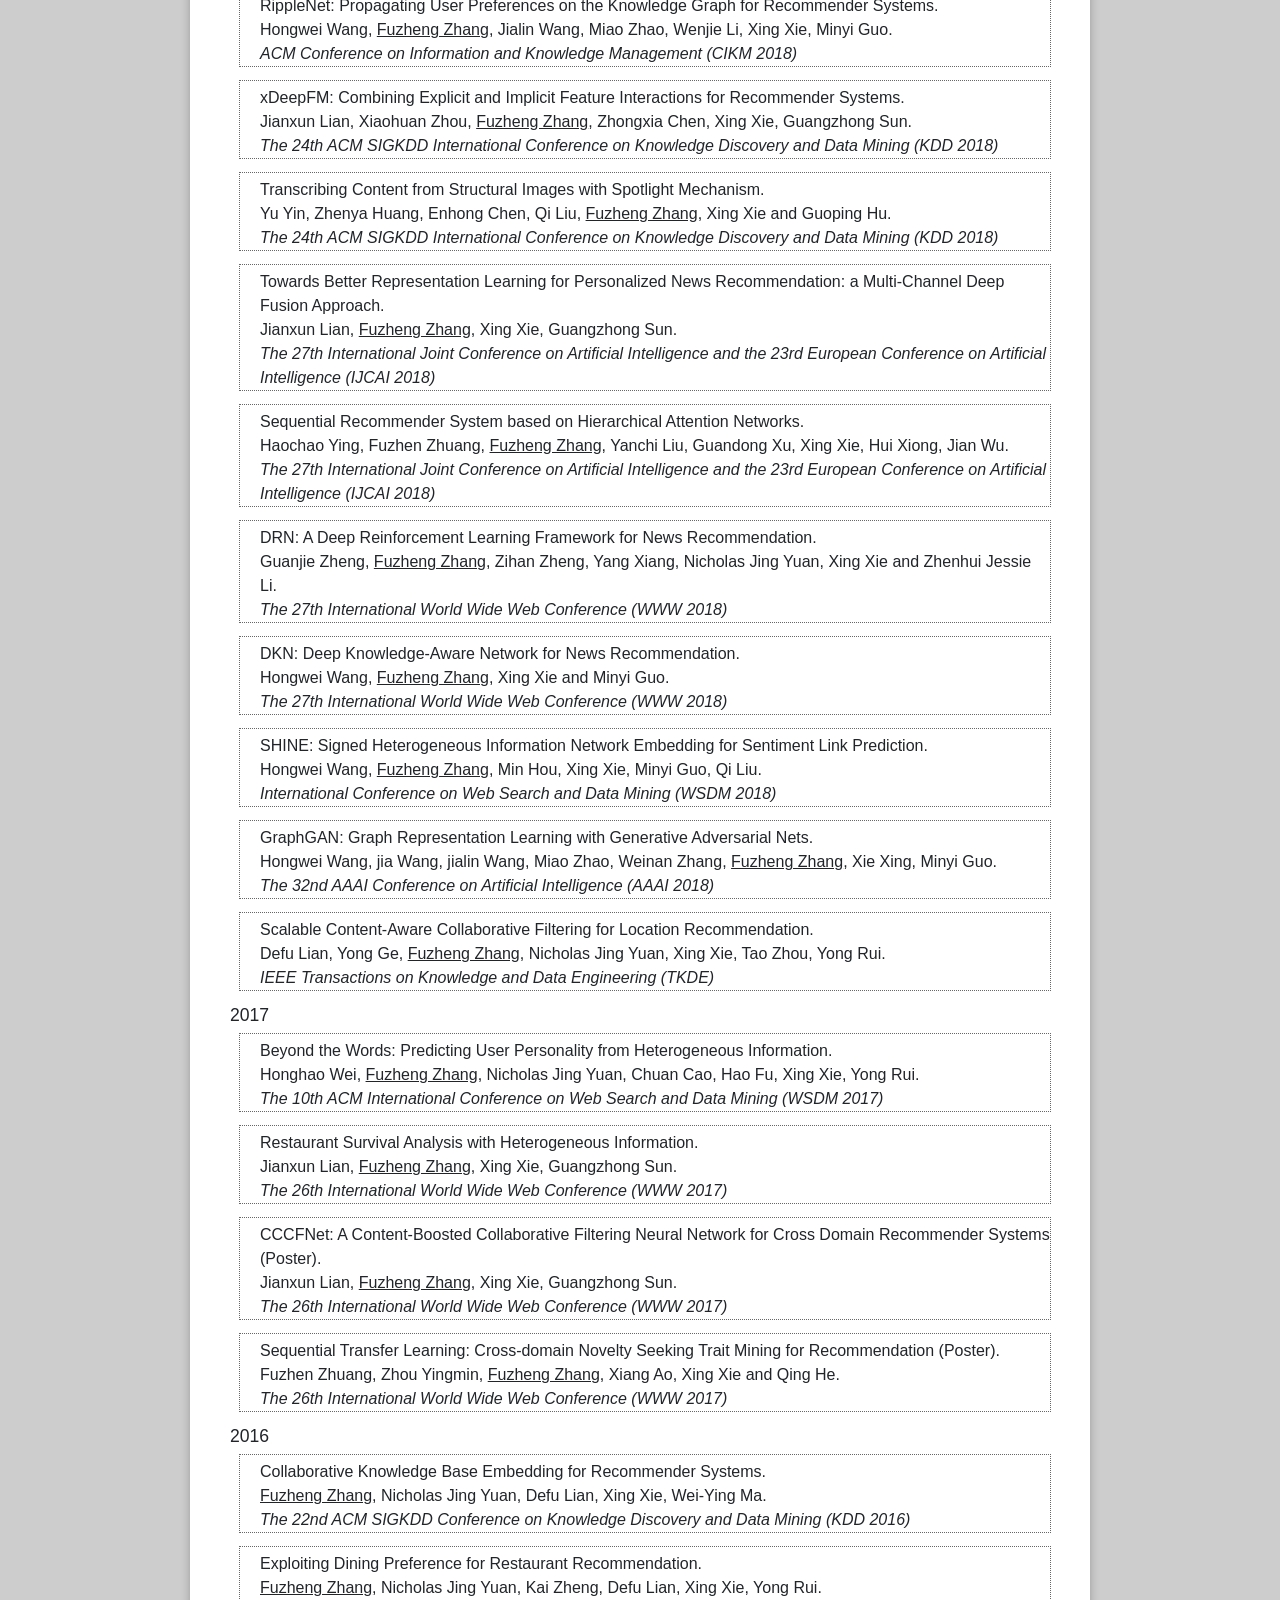
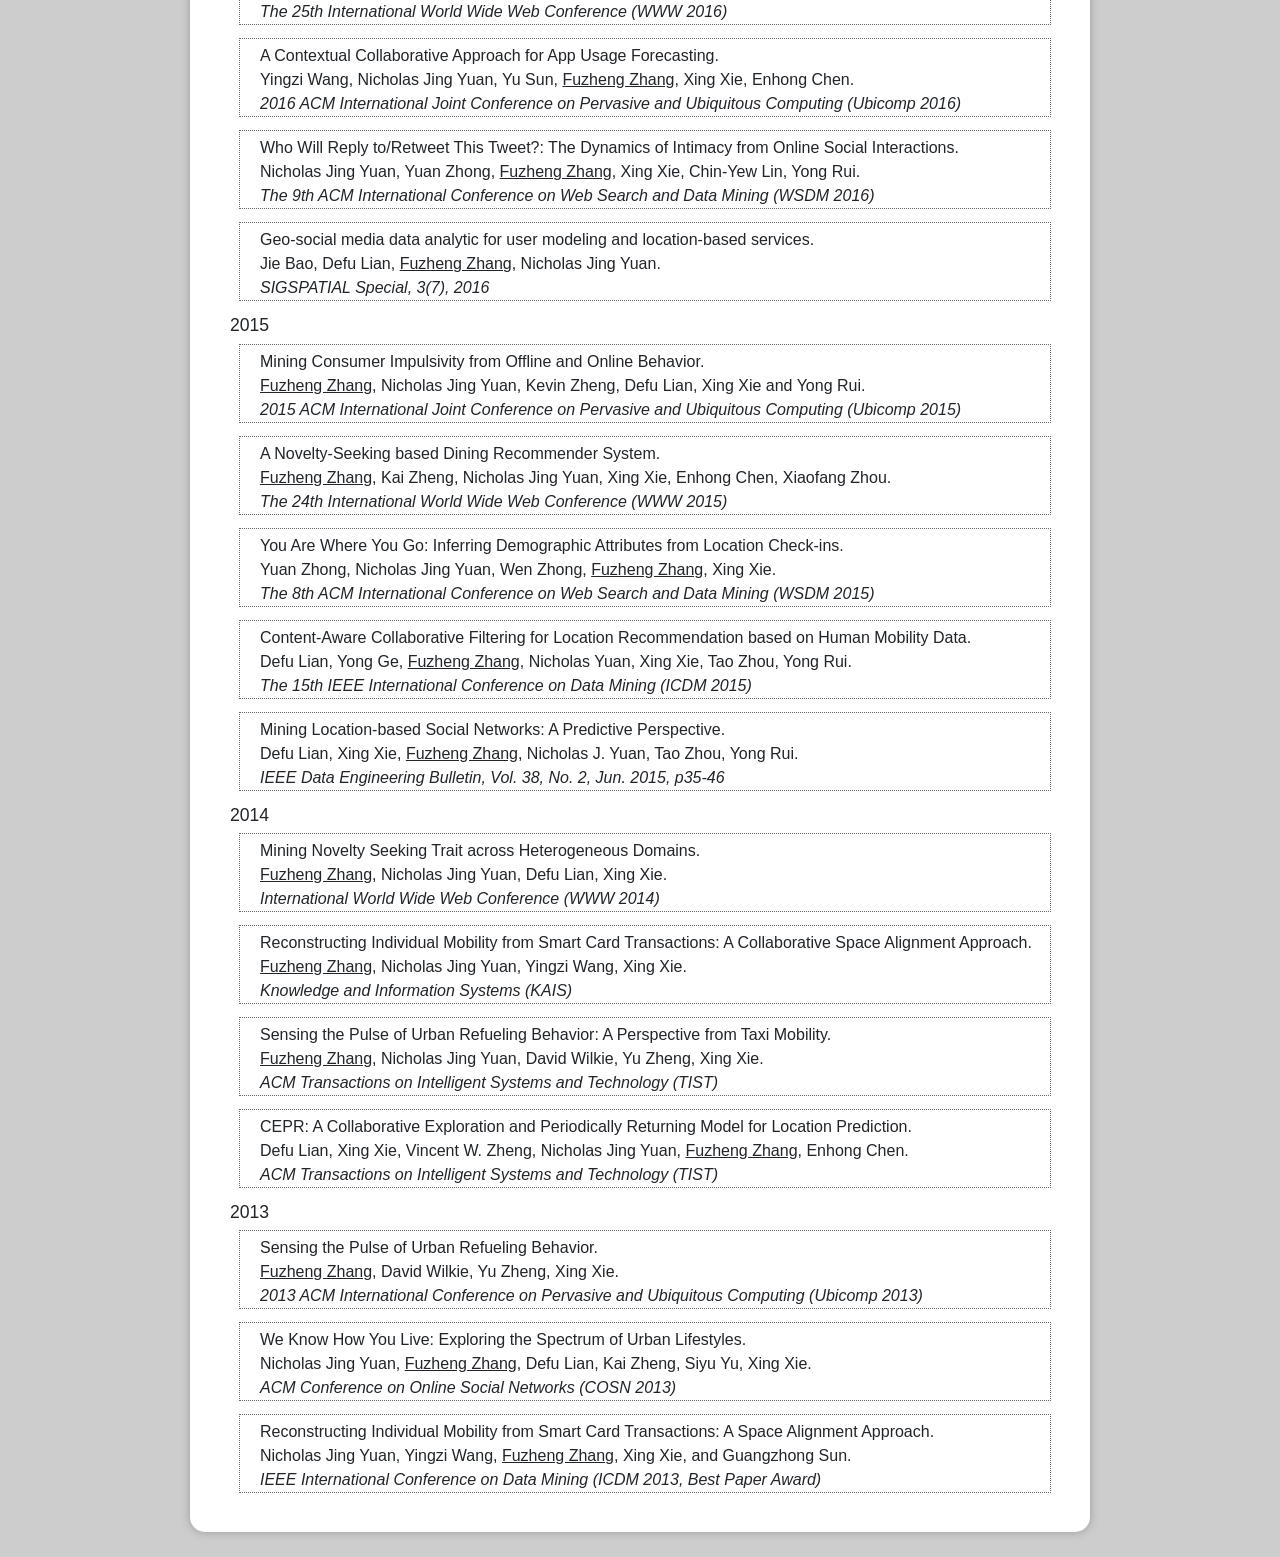
==== commit c9c62037: "s" ====
--- a/index.html
+++ b/index.html
@@ -179,7 +179,7 @@
     <h2>Bio</h2>
     <div>
         
-    &nbsp &nbsp Dr. Fuzheng Zhang is now the director of NLP Center, Kuaishou. His research interest includes NLP, knowledge graph, information retrieval and recommender systems. He obtained his Ph.D. degree in computer science, and is supervised jointly by University of Science and Technology of China and Microsoft Research Asia. Dr. Zhang has published many top-tier international conference papers and journal articles in his research area, such as KDD, WWW, AAAI, and IJCAI. He has received the best paper award in ICDM2013 and CIKM2020. Dr. Zhang is also active in academic activities. For example, he served as the industry chair in ASONAM2018 and has long served as the reviewers on top-tier international conferences and journals, such as KDD, WWW, and TKDE.<br>
+    &nbsp &nbsp Dr. Fuzheng Zhang is now the director of NLP & Speech Center, Kuaishou. His research interest includes NLP, knowledge graph, information retrieval and recommender systems. He obtained his Ph.D. degree in computer science, and is supervised jointly by University of Science and Technology of China and Microsoft Research Asia. Dr. Zhang has published many top-tier international conference papers and journal articles in his research area, such as KDD, WWW, AAAI, and IJCAI. He has received the best paper award in ICDM2013 and CIKM2020. Dr. Zhang is also active in academic activities. For example, he served as the industry chair in ASONAM2018 and has long served as the reviewers on top-tier international conferences and journals, such as KDD, WWW, and TKDE.<br>
     
     &nbsp &nbsp Dr. Zhang was selected for <a href="https://mp.weixin.qq.com/s/i4p6-so3nqWxI8KNtQamSw">“Top 20 Role Models in Knowledge Graph of Artificial Intelligence, China”</a>, <a href="https://www.aminer.org/ai2000?domain_ids=5dc122672ebaa6faa962c02d,5ed9089228bfc96d9199f996,5ed9089228bfc96d9199f99b&hindex=all&gender=all&region=all&employerType=all&metric=Citation%20Count&fromYear=2012&toYear=2021&src=">“Top 40 Most influential Researchers in Data Mining Area, AI2000 2022”</a>, and <a href="https://elsevier.digitalcommonsdata.com/datasets/btchxktzyw/4?fbclid=IwAR0u4xhKMuKGIsi_prZLxOIOaMPzV-LNCmoIlDYua90eybIVIyE6Sl70vyc">“Stanford University Top 2% Scientists”</a>.
     
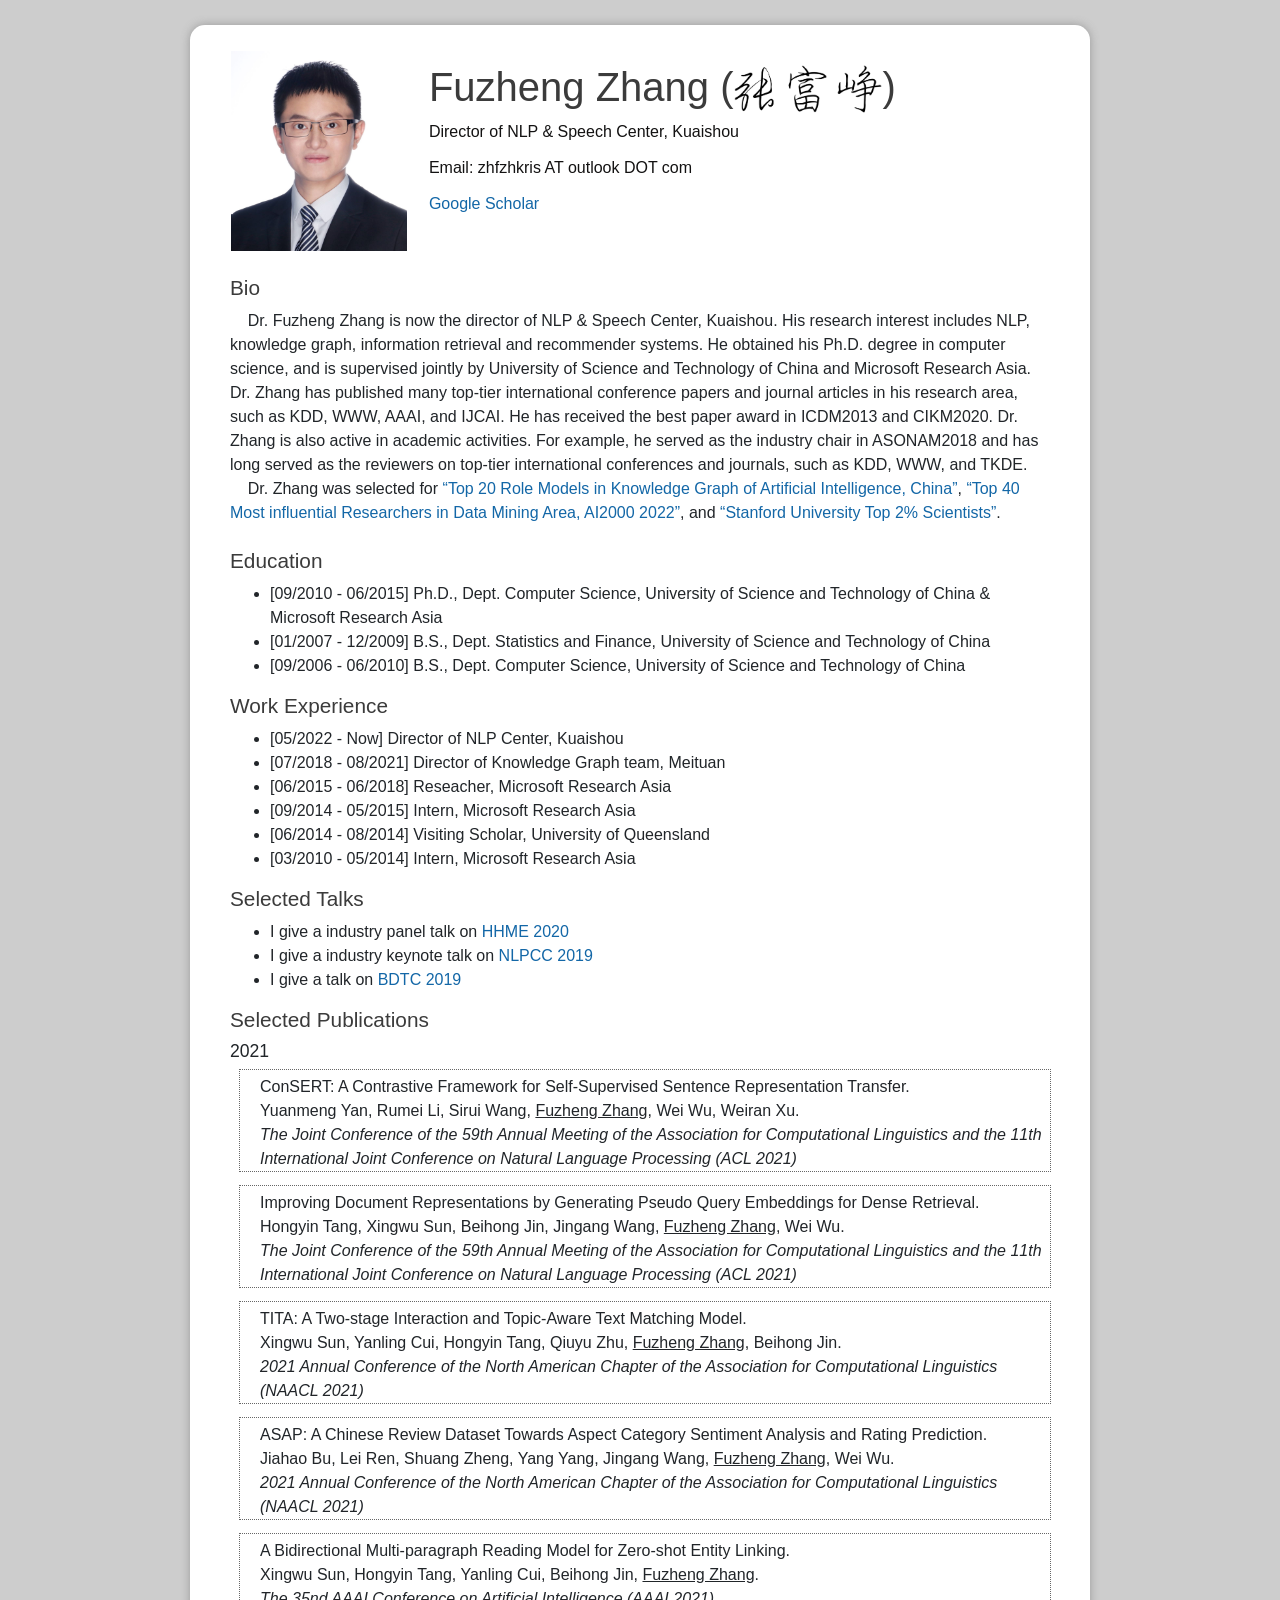
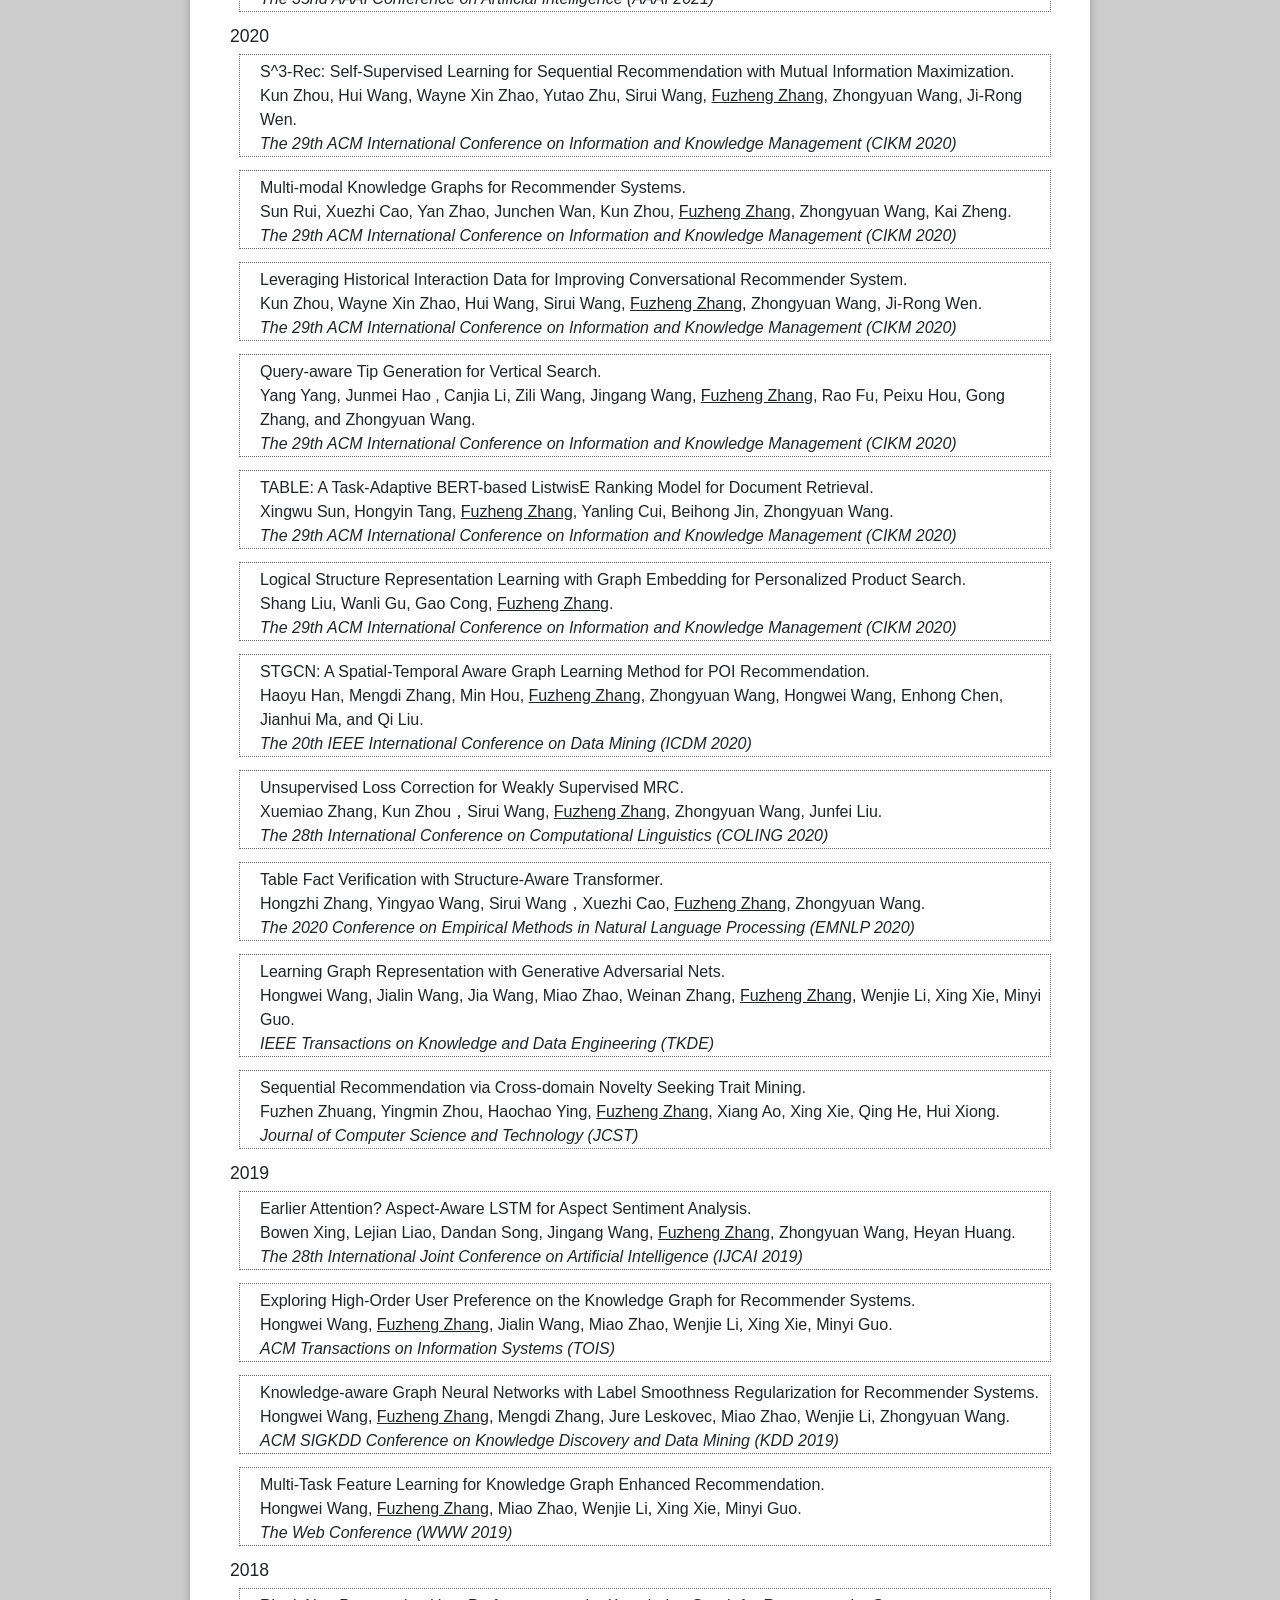
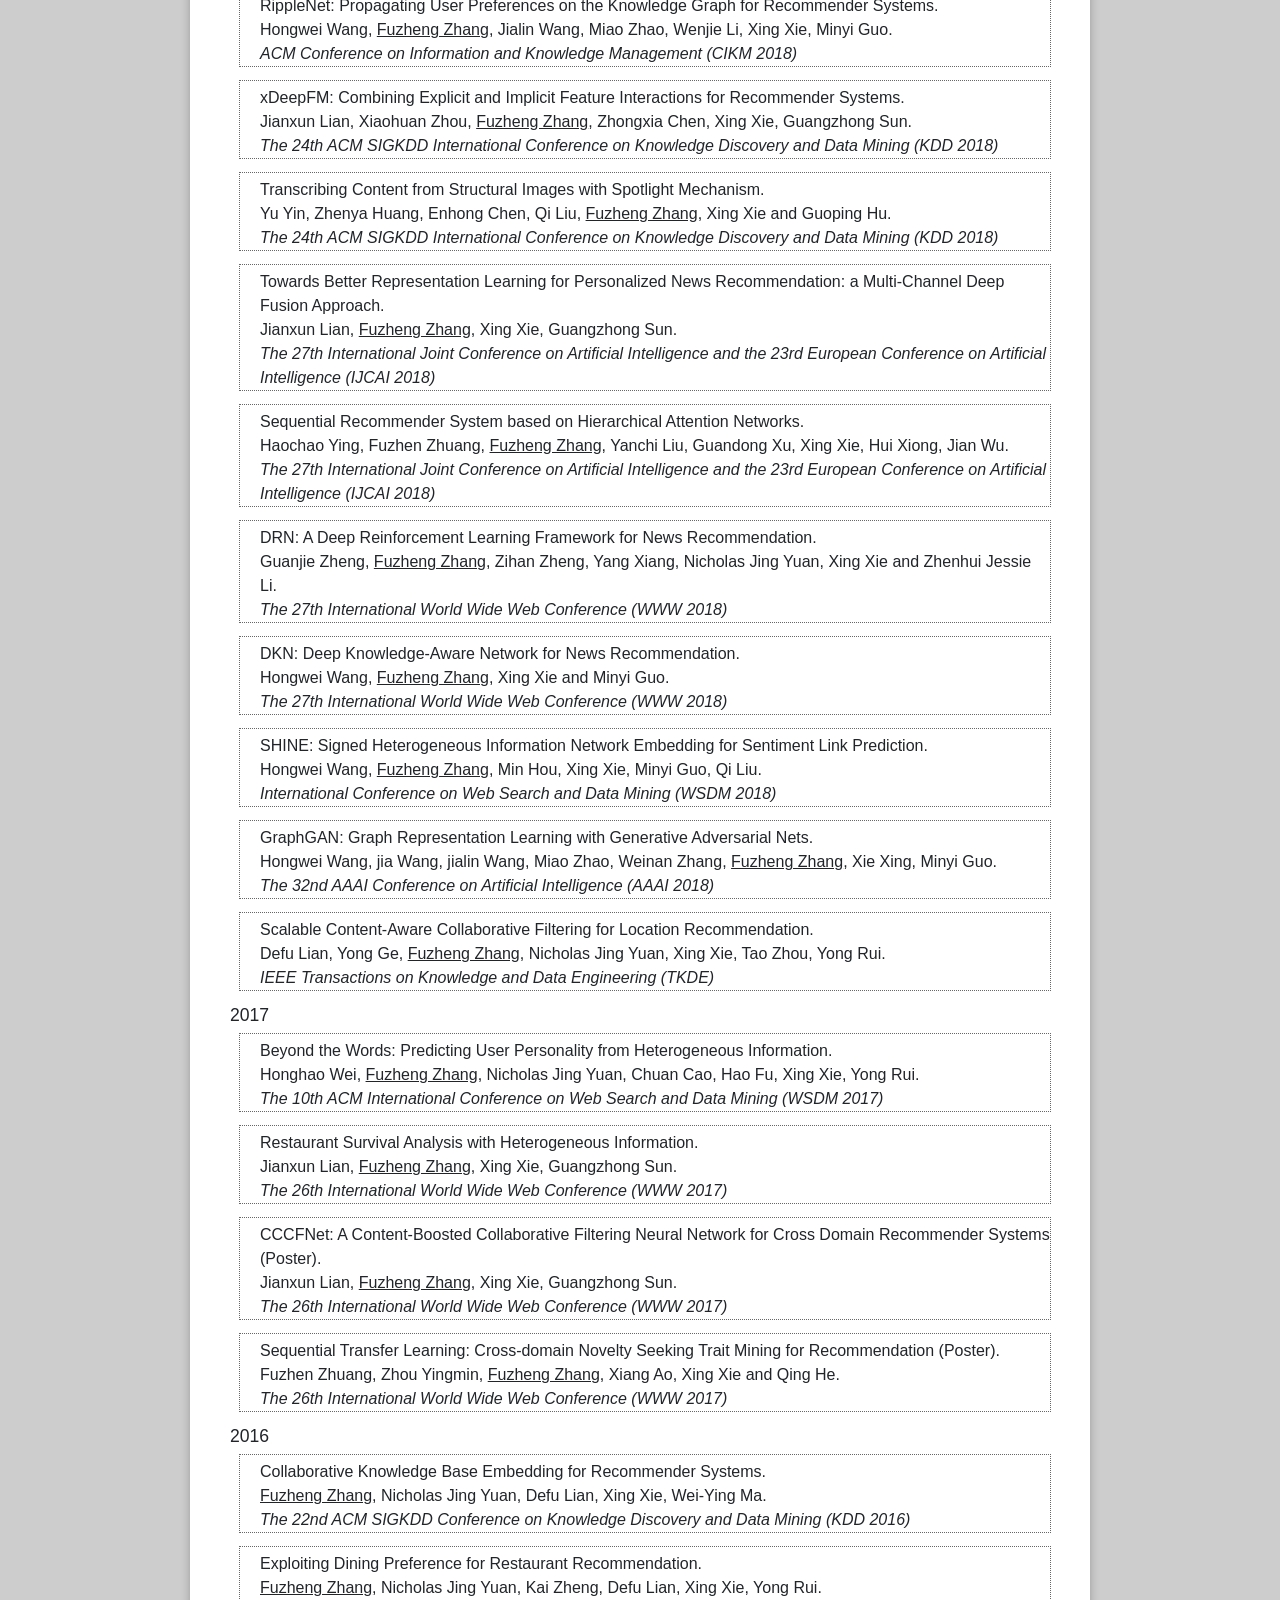
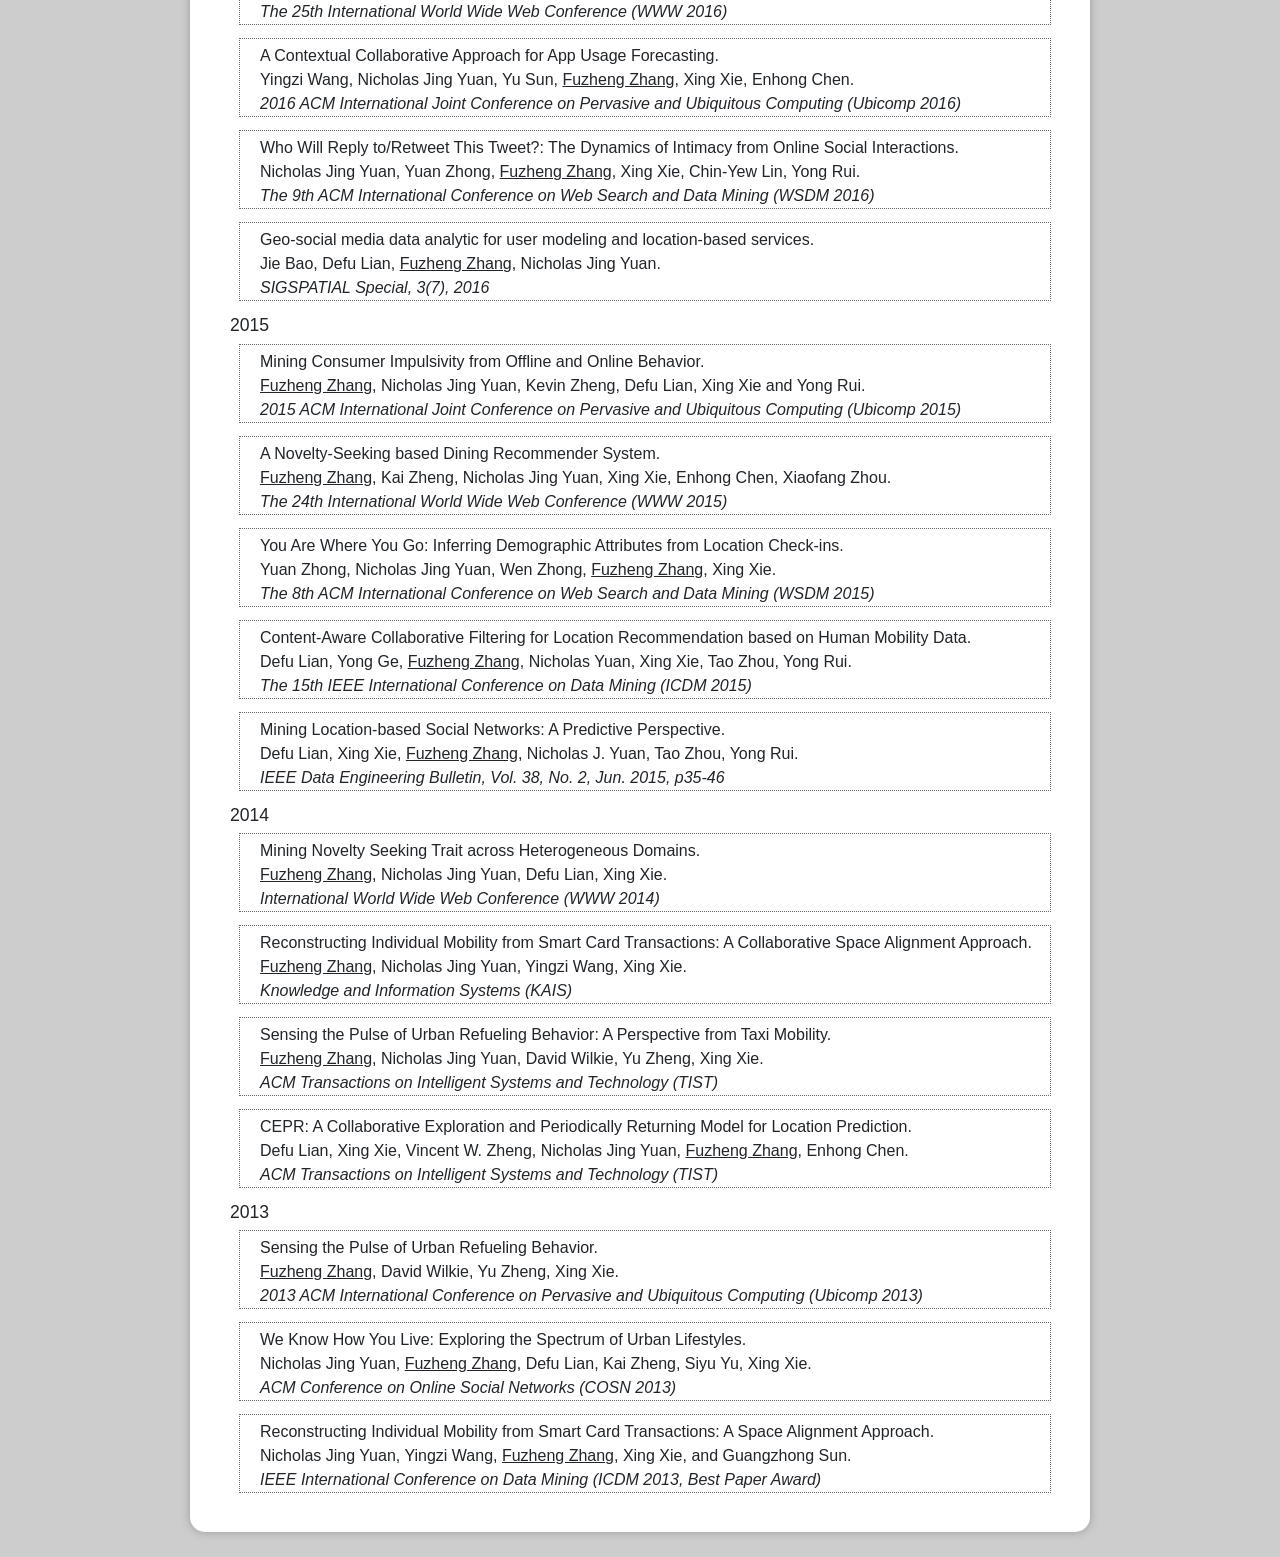
==== commit c335e6a0: "s" ====
--- a/index.html
+++ b/index.html
@@ -159,7 +159,7 @@
     <div id="DocInfo">
     	
         <h1>Fuzheng Zhang (<img src="images/name.png" height="50px">)</h1>
-        Director of NLP Center, Kuaishou<br><br>
+        Director of NLP & Speech Center, Kuaishou<br><br>
  <!--        Leading knowledge graph team in NLP Center<br> -->
         <!--Office: Block B, Hengdian Building, No.4, Wangjing East Road, Beijing<br>-->
         Email: zhfzhkris AT outlook DOT com<br><br>
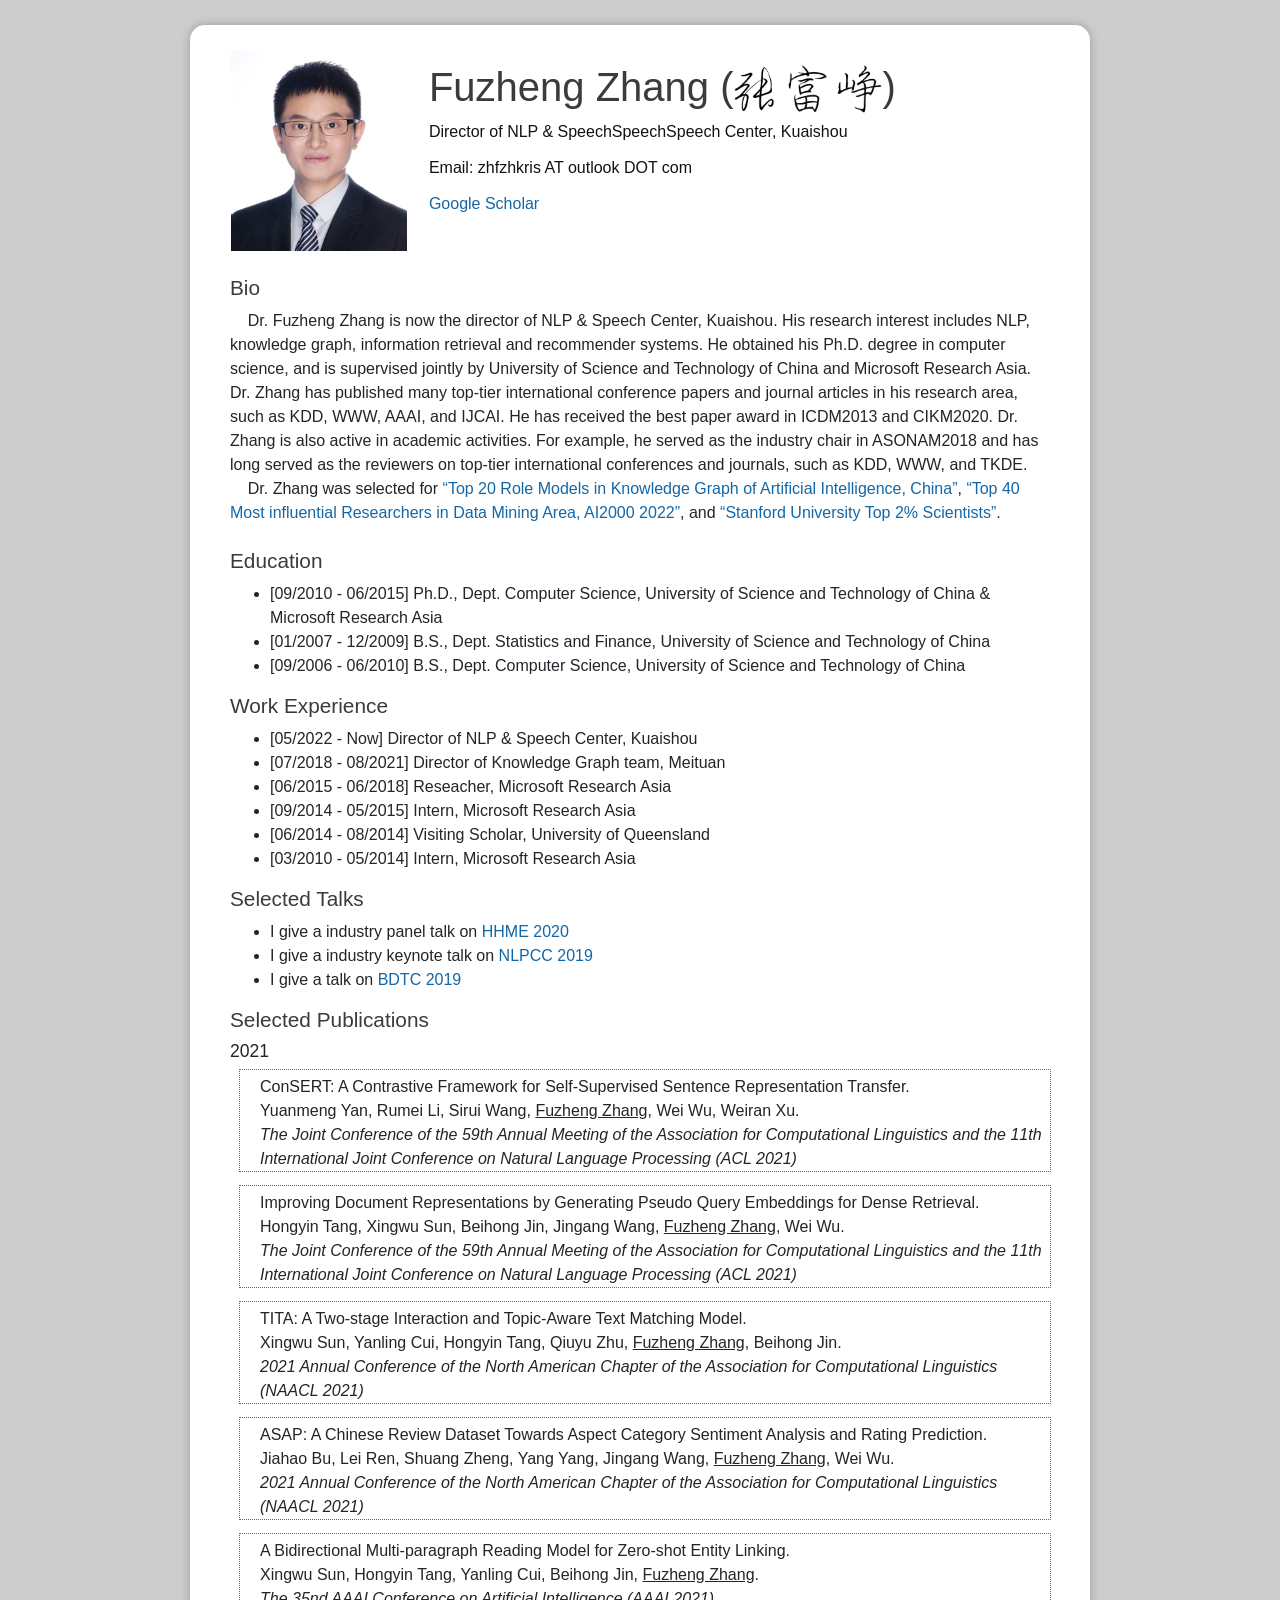
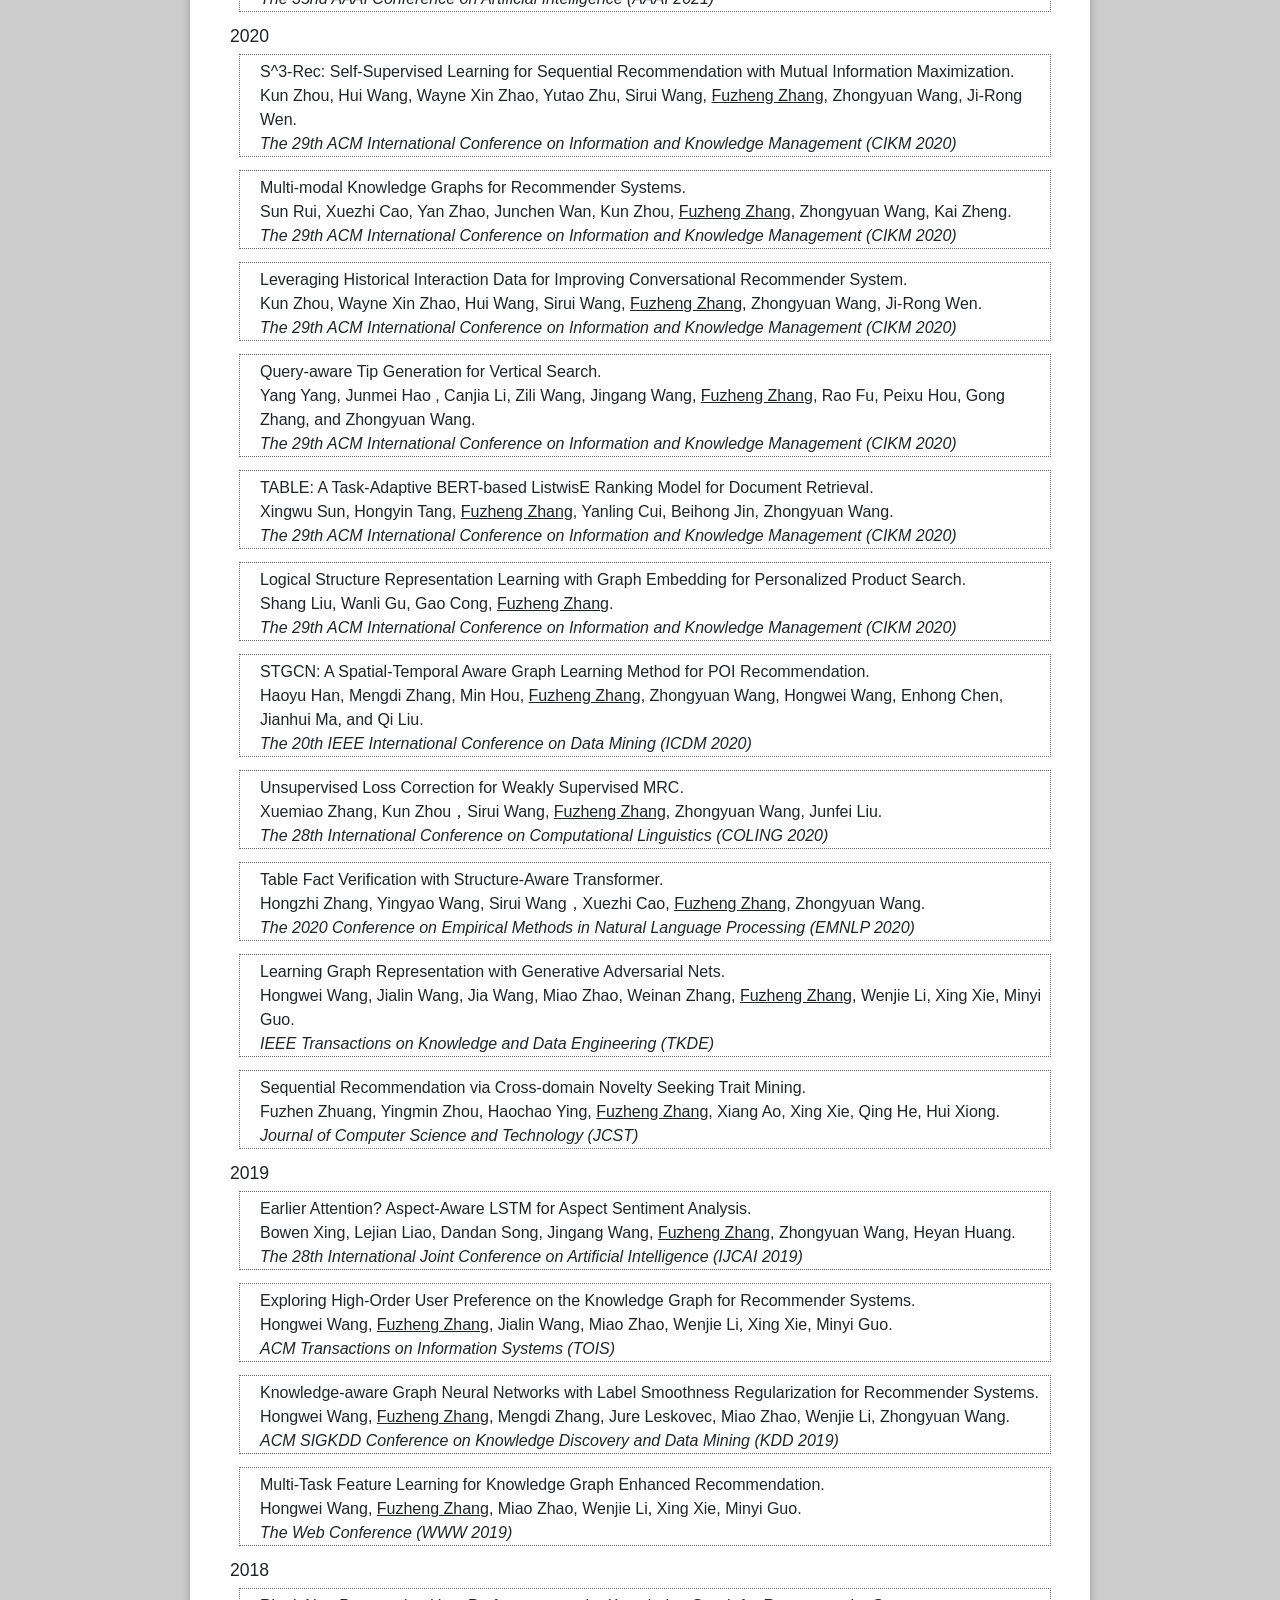
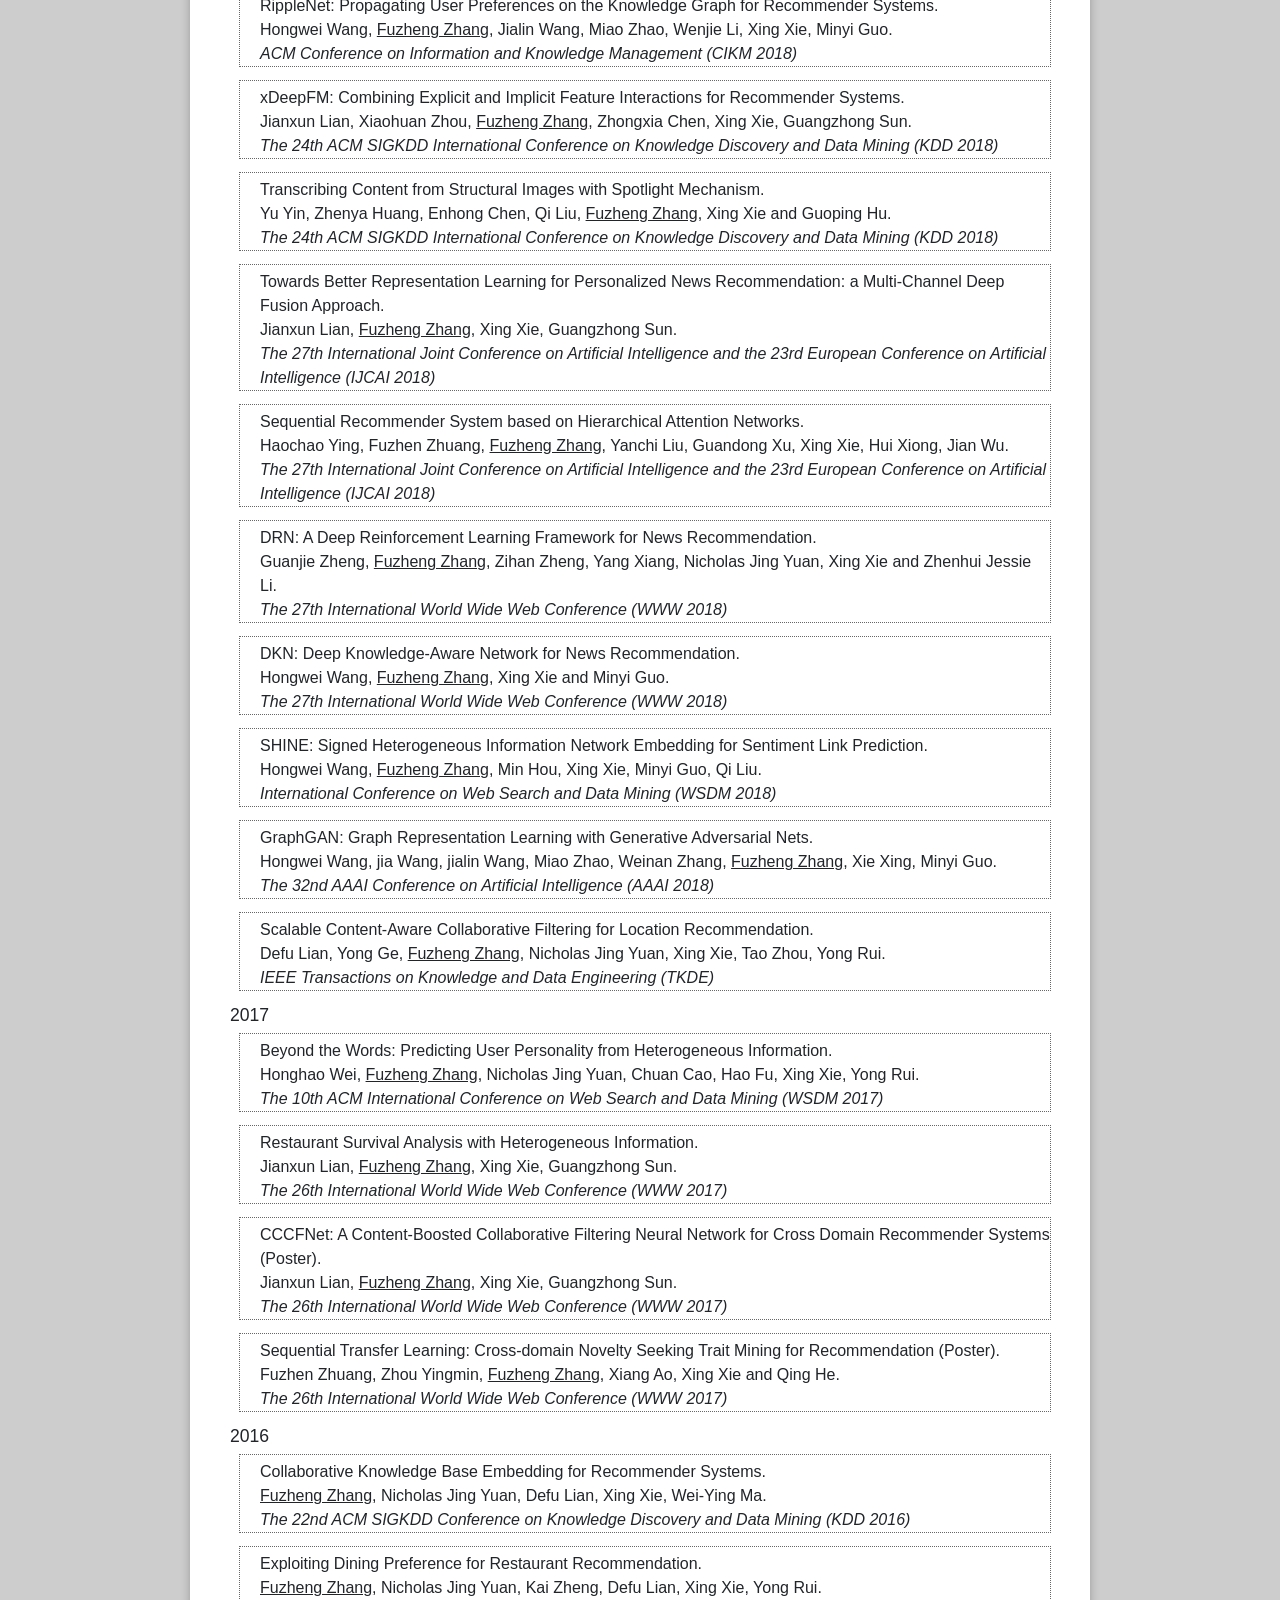
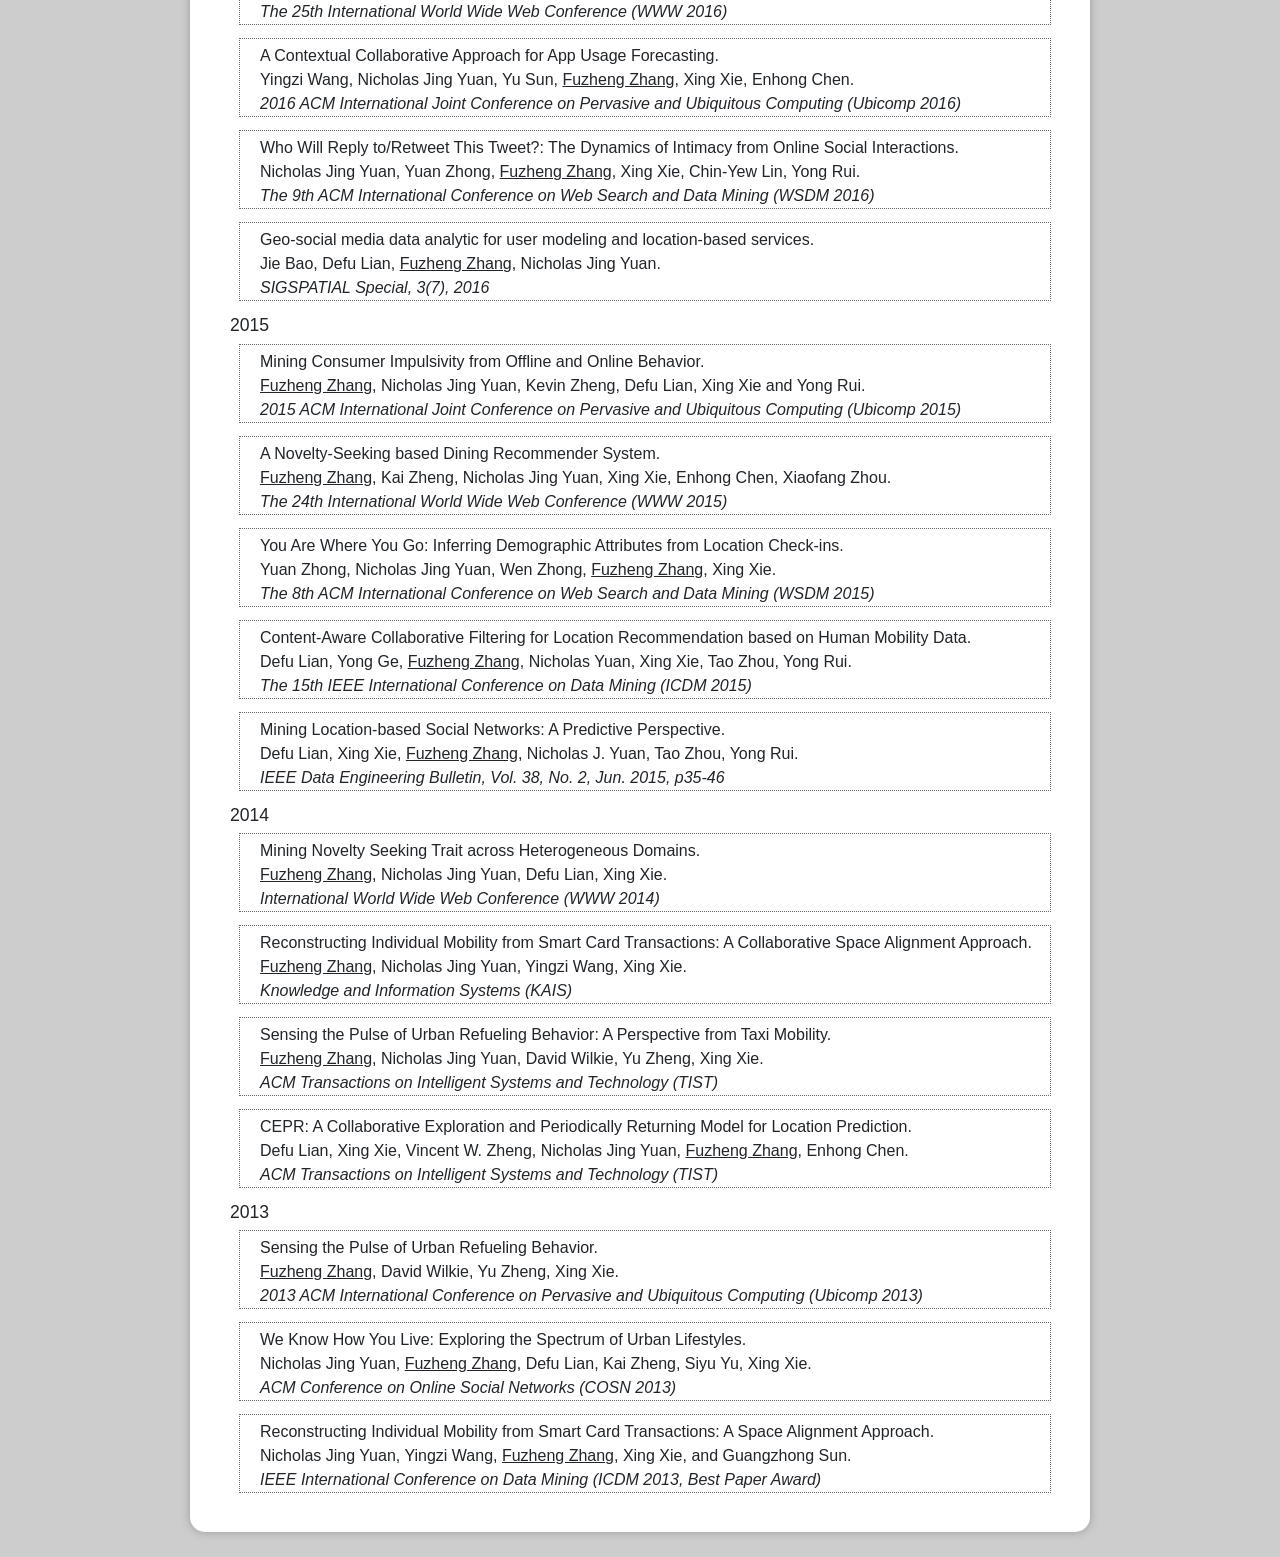
==== commit 309ddba0: "s" ====
--- a/index.html
+++ b/index.html
@@ -159,7 +159,7 @@
     <div id="DocInfo">
     	
         <h1>Fuzheng Zhang (<img src="images/name.png" height="50px">)</h1>
-        Director of NLP & Speech Center, Kuaishou<br><br>
+        Director of NLP & SpeechSpeechSpeech Center, Kuaishou<br><br>
  <!--        Leading knowledge graph team in NLP Center<br> -->
         <!--Office: Block B, Hengdian Building, No.4, Wangjing East Road, Beijing<br>-->
         Email: zhfzhkris AT outlook DOT com<br><br>
@@ -196,7 +196,7 @@
 
     <h2>Work Experience</h2>
     <ul>
-    		<li>[05/2022 - Now] Director of NLP Center, Kuaishou</li>
+    		<li>[05/2022 - Now] Director of NLP & Speech Center, Kuaishou</li>
         <li>[07/2018 - 08/2021] Director of Knowledge Graph team, Meituan</li>
         <li>[06/2015 - 06/2018] Reseacher, Microsoft Research Asia</li>
         <li>[09/2014 - 05/2015] Intern, Microsoft Research Asia</li>
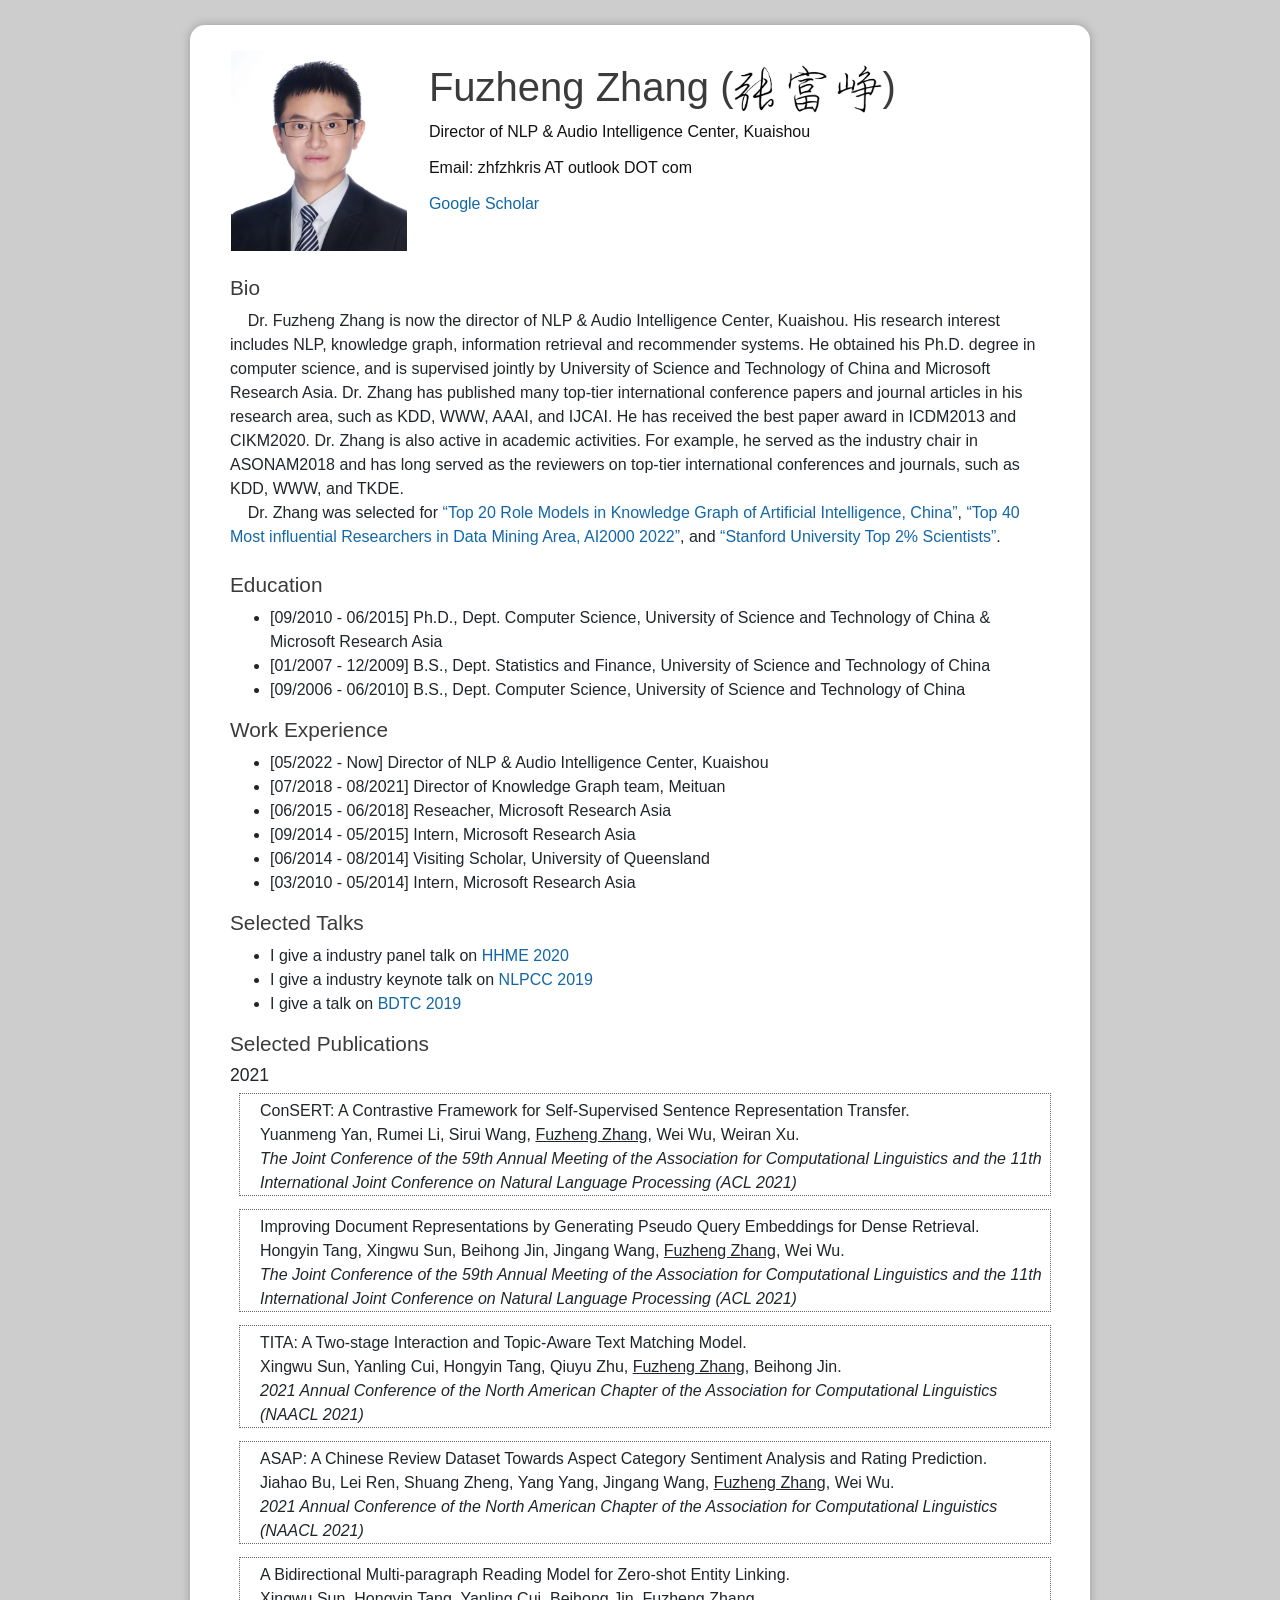
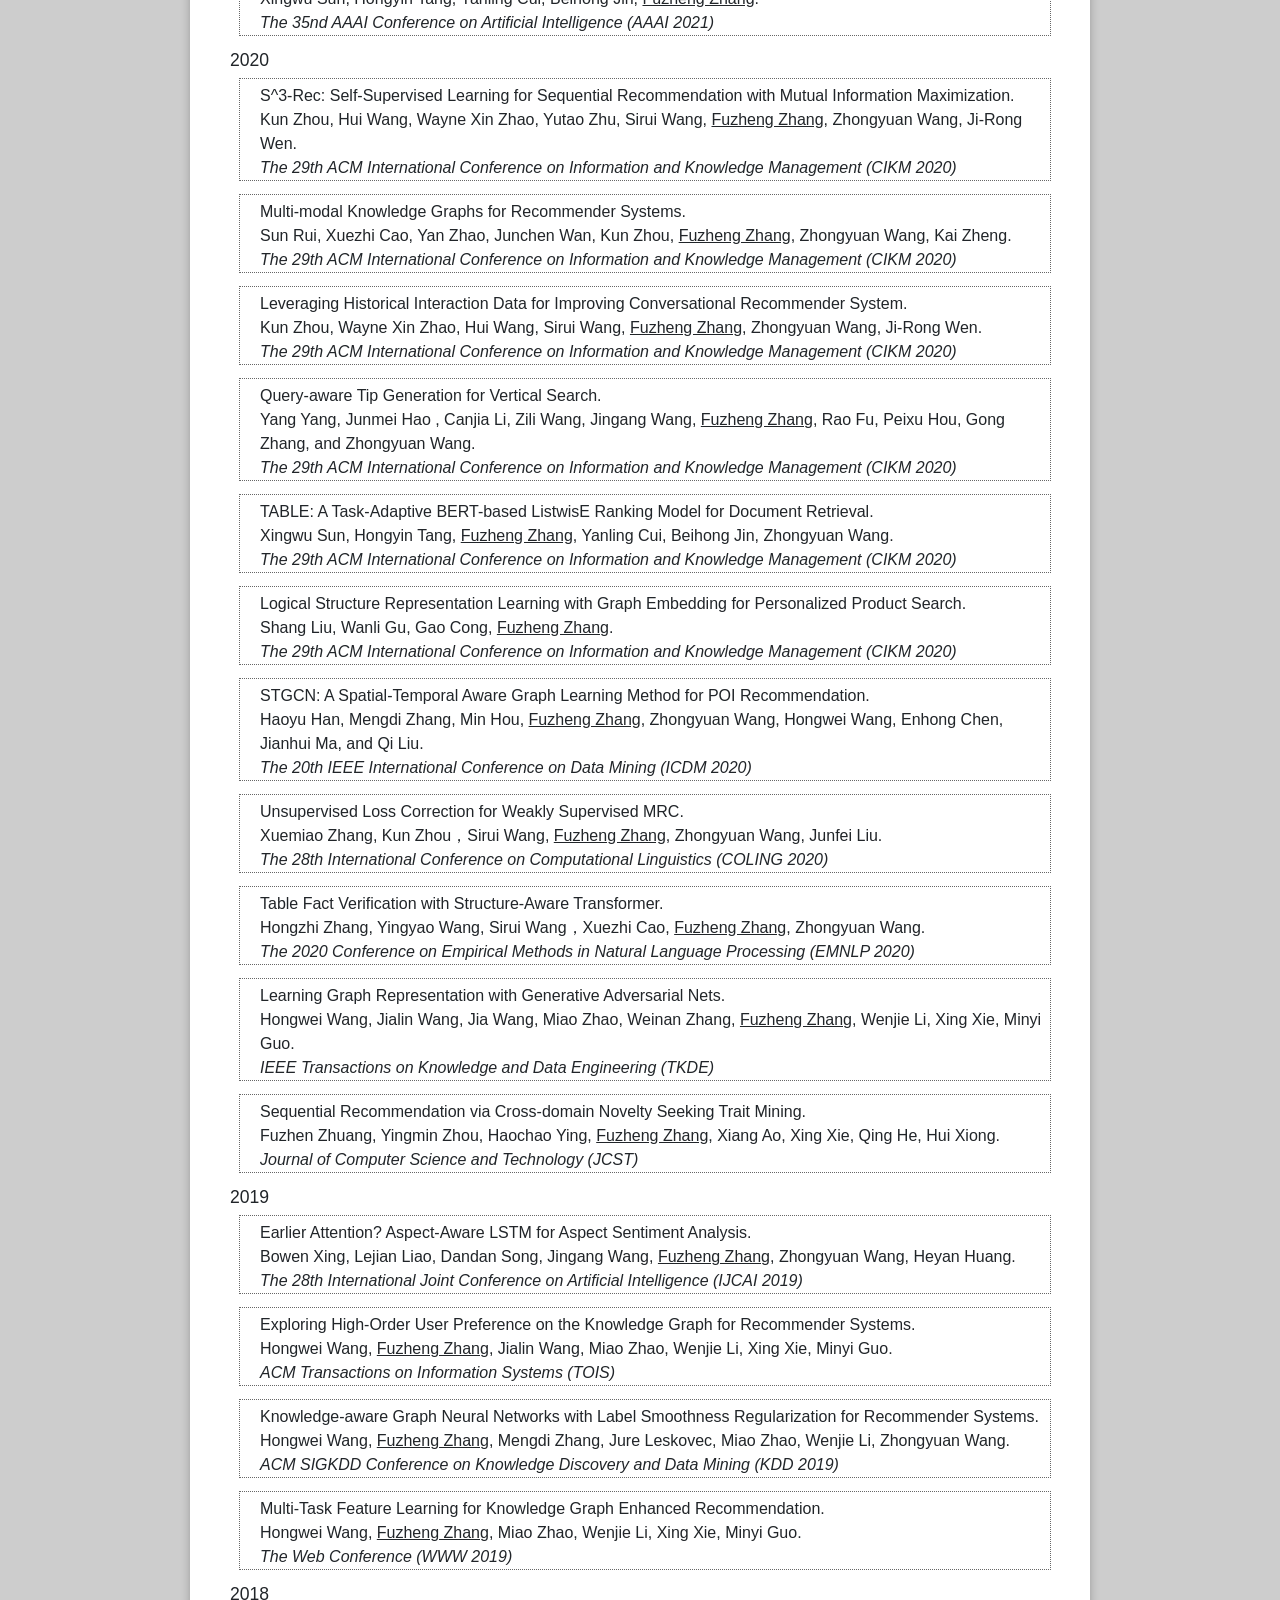
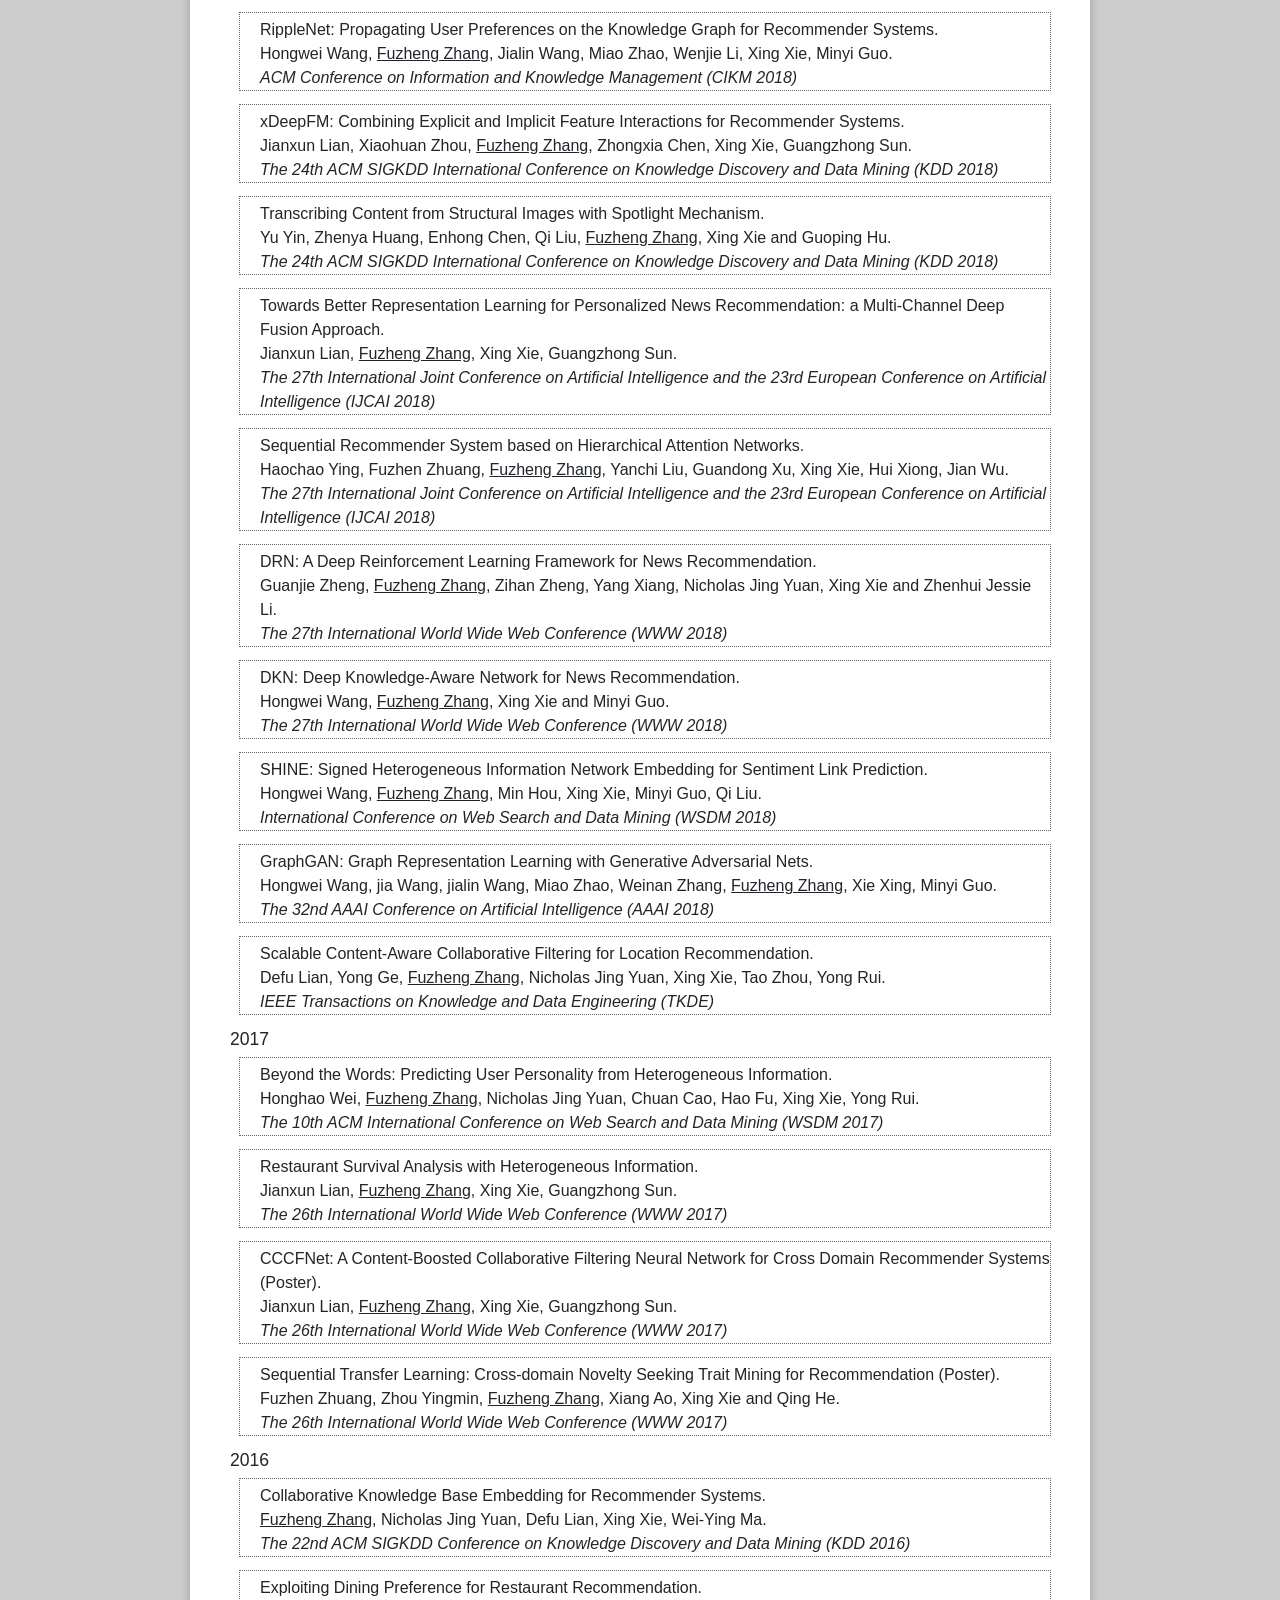
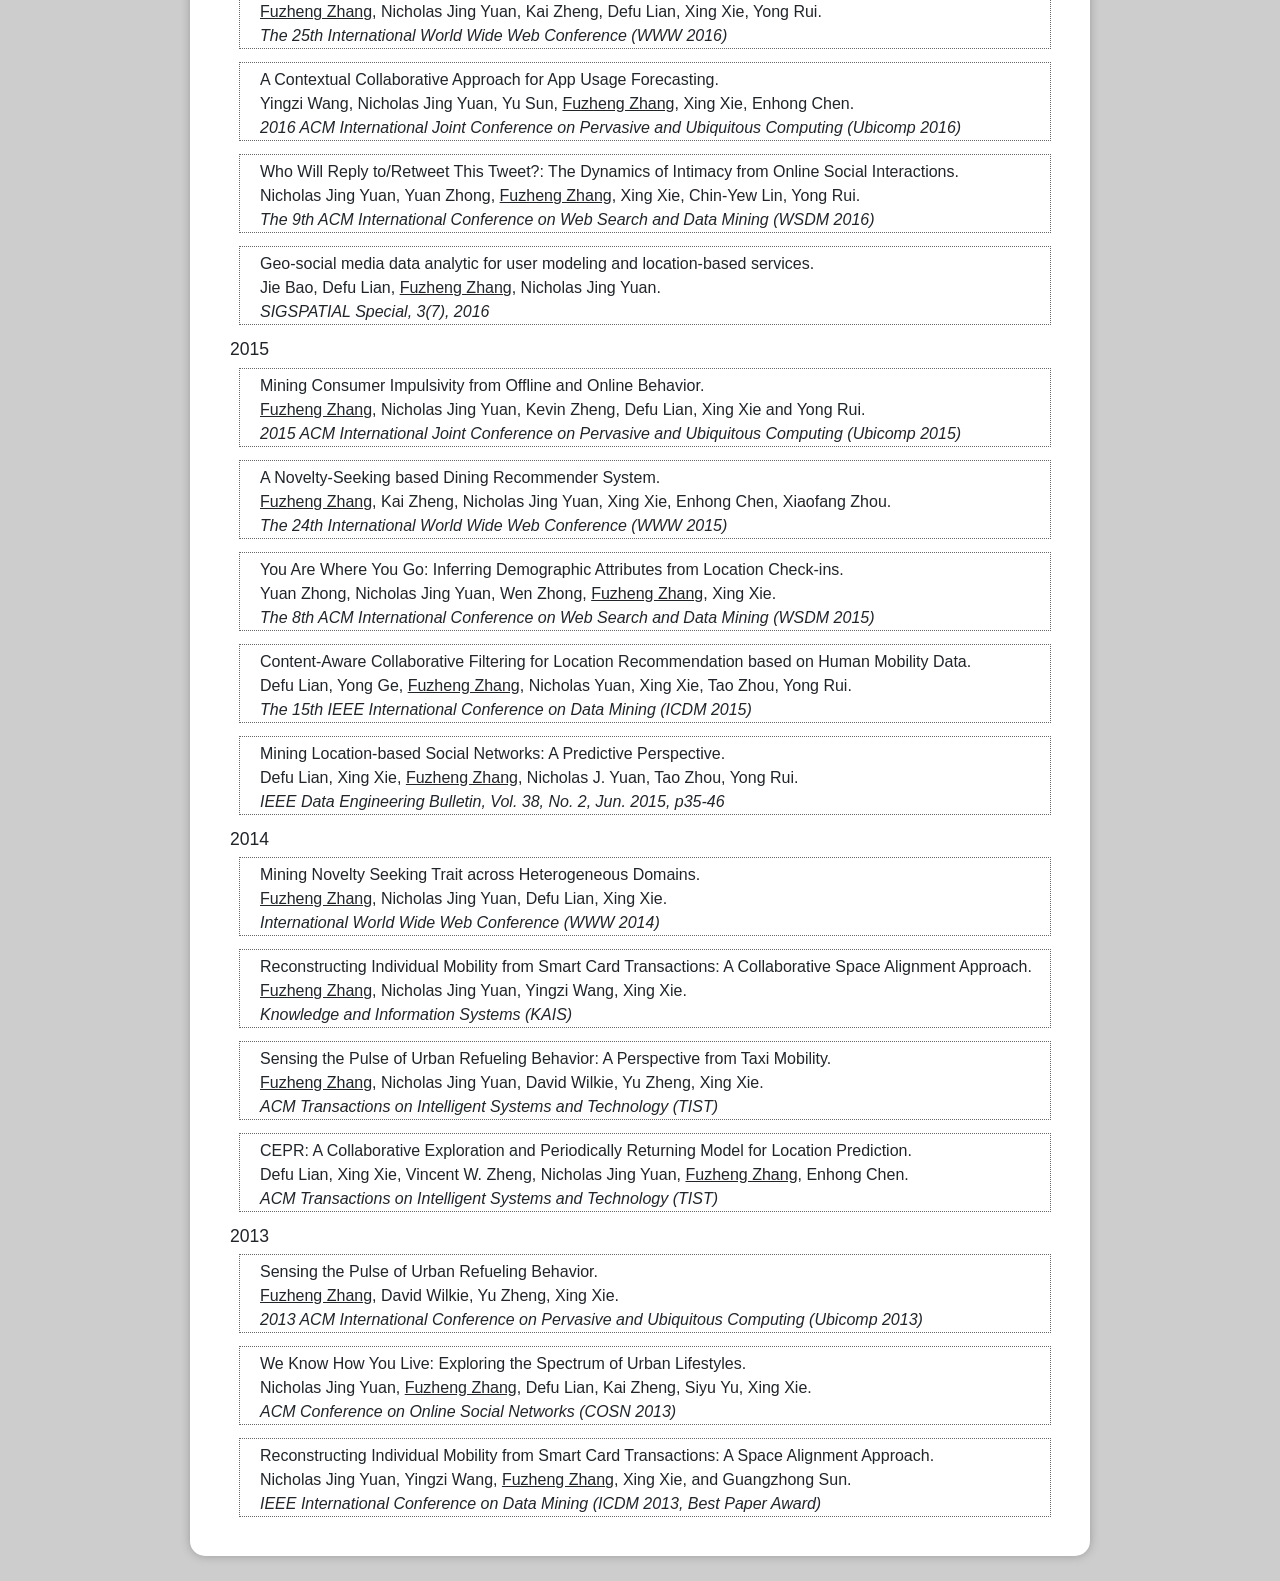
==== commit f9213a48: "s" ====
--- a/index.html
+++ b/index.html
@@ -159,7 +159,7 @@
     <div id="DocInfo">
     	
         <h1>Fuzheng Zhang (<img src="images/name.png" height="50px">)</h1>
-        Director of NLP & SpeechSpeechSpeech Center, Kuaishou<br><br>
+        Director of NLP & Audio Intelligence Center, Kuaishou<br><br>
  <!--        Leading knowledge graph team in NLP Center<br> -->
         <!--Office: Block B, Hengdian Building, No.4, Wangjing East Road, Beijing<br>-->
         Email: zhfzhkris AT outlook DOT com<br><br>
@@ -179,7 +179,7 @@
     <h2>Bio</h2>
     <div>
         
-    &nbsp &nbsp Dr. Fuzheng Zhang is now the director of NLP & Speech Center, Kuaishou. His research interest includes NLP, knowledge graph, information retrieval and recommender systems. He obtained his Ph.D. degree in computer science, and is supervised jointly by University of Science and Technology of China and Microsoft Research Asia. Dr. Zhang has published many top-tier international conference papers and journal articles in his research area, such as KDD, WWW, AAAI, and IJCAI. He has received the best paper award in ICDM2013 and CIKM2020. Dr. Zhang is also active in academic activities. For example, he served as the industry chair in ASONAM2018 and has long served as the reviewers on top-tier international conferences and journals, such as KDD, WWW, and TKDE.<br>
+    &nbsp &nbsp Dr. Fuzheng Zhang is now the director of NLP & Audio Intelligence Center, Kuaishou. His research interest includes NLP, knowledge graph, information retrieval and recommender systems. He obtained his Ph.D. degree in computer science, and is supervised jointly by University of Science and Technology of China and Microsoft Research Asia. Dr. Zhang has published many top-tier international conference papers and journal articles in his research area, such as KDD, WWW, AAAI, and IJCAI. He has received the best paper award in ICDM2013 and CIKM2020. Dr. Zhang is also active in academic activities. For example, he served as the industry chair in ASONAM2018 and has long served as the reviewers on top-tier international conferences and journals, such as KDD, WWW, and TKDE.<br>
     
     &nbsp &nbsp Dr. Zhang was selected for <a href="https://mp.weixin.qq.com/s/i4p6-so3nqWxI8KNtQamSw">“Top 20 Role Models in Knowledge Graph of Artificial Intelligence, China”</a>, <a href="https://www.aminer.org/ai2000?domain_ids=5dc122672ebaa6faa962c02d,5ed9089228bfc96d9199f996,5ed9089228bfc96d9199f99b&hindex=all&gender=all&region=all&employerType=all&metric=Citation%20Count&fromYear=2012&toYear=2021&src=">“Top 40 Most influential Researchers in Data Mining Area, AI2000 2022”</a>, and <a href="https://elsevier.digitalcommonsdata.com/datasets/btchxktzyw/4?fbclid=IwAR0u4xhKMuKGIsi_prZLxOIOaMPzV-LNCmoIlDYua90eybIVIyE6Sl70vyc">“Stanford University Top 2% Scientists”</a>.
     
@@ -196,7 +196,7 @@
 
     <h2>Work Experience</h2>
     <ul>
-    		<li>[05/2022 - Now] Director of NLP & Speech Center, Kuaishou</li>
+    		<li>[05/2022 - Now] Director of NLP & Audio Intelligence Center, Kuaishou</li>
         <li>[07/2018 - 08/2021] Director of Knowledge Graph team, Meituan</li>
         <li>[06/2015 - 06/2018] Reseacher, Microsoft Research Asia</li>
         <li>[09/2014 - 05/2015] Intern, Microsoft Research Asia</li>
